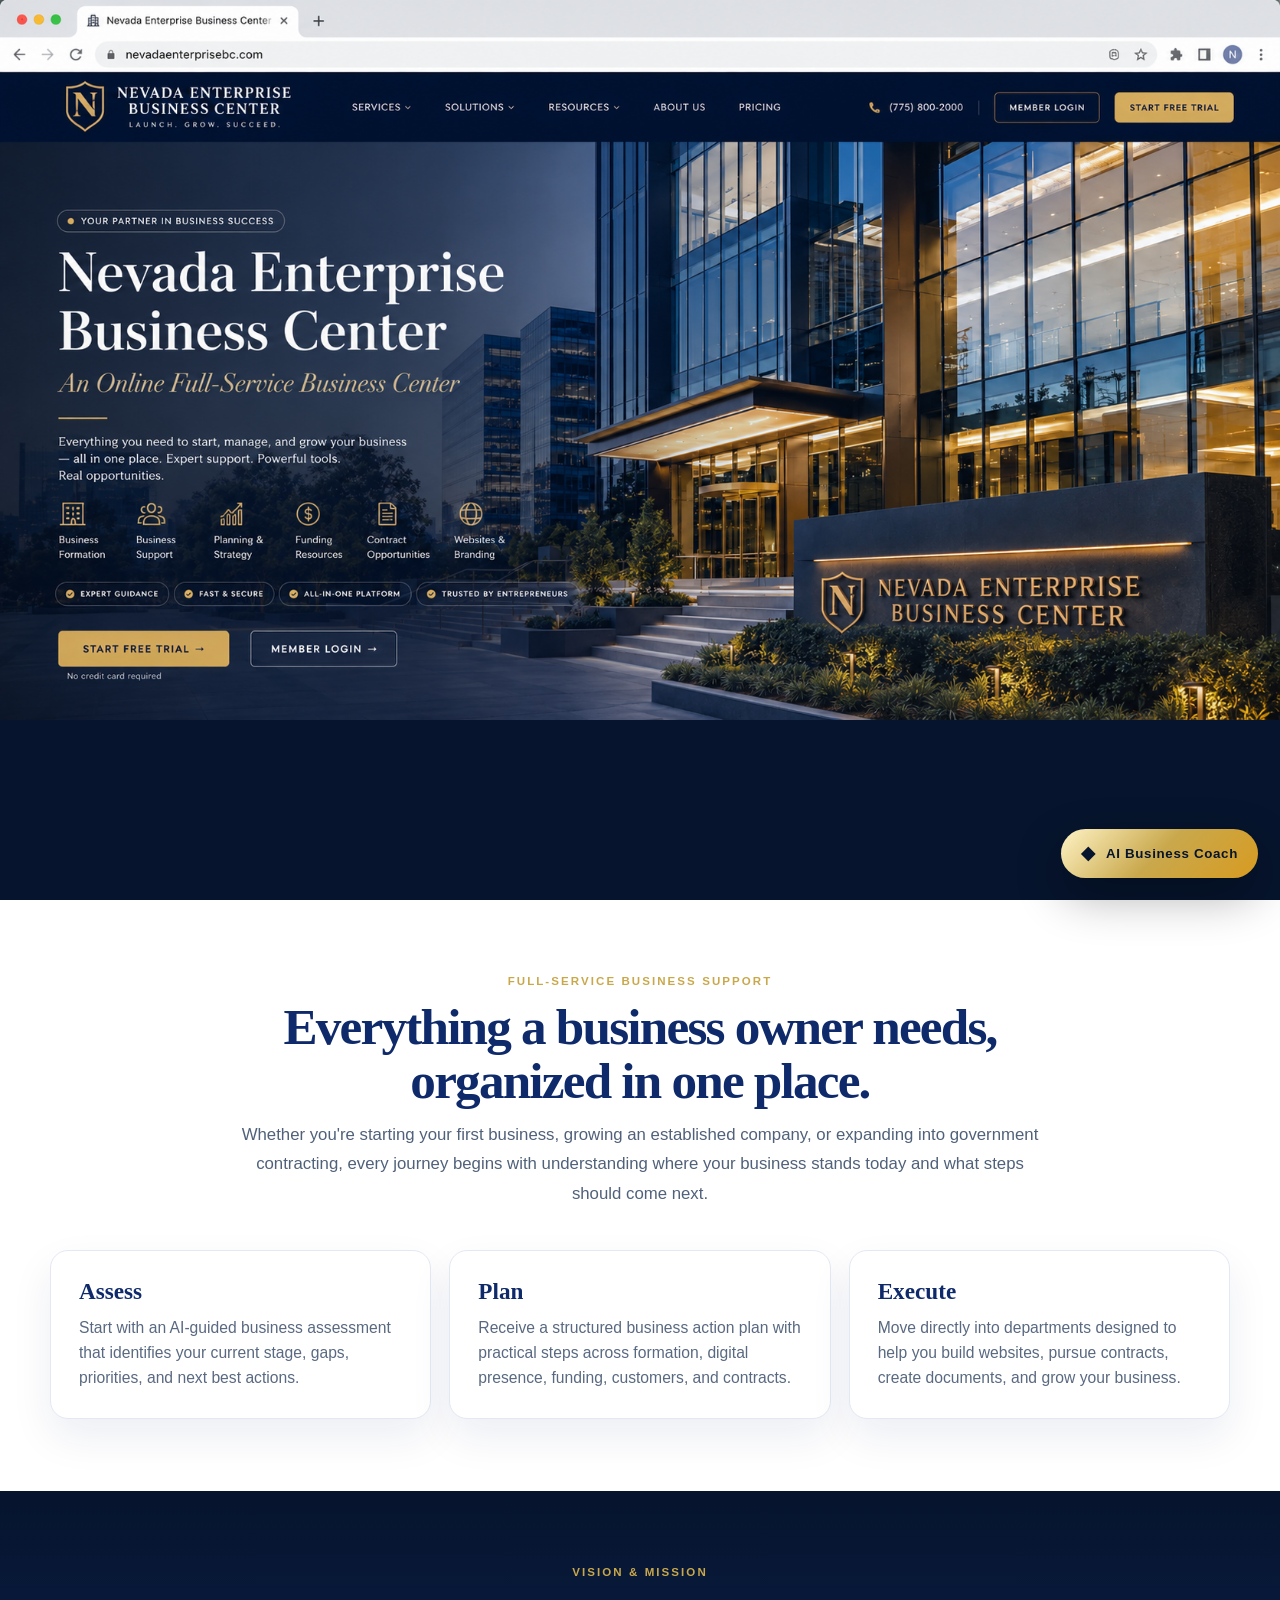
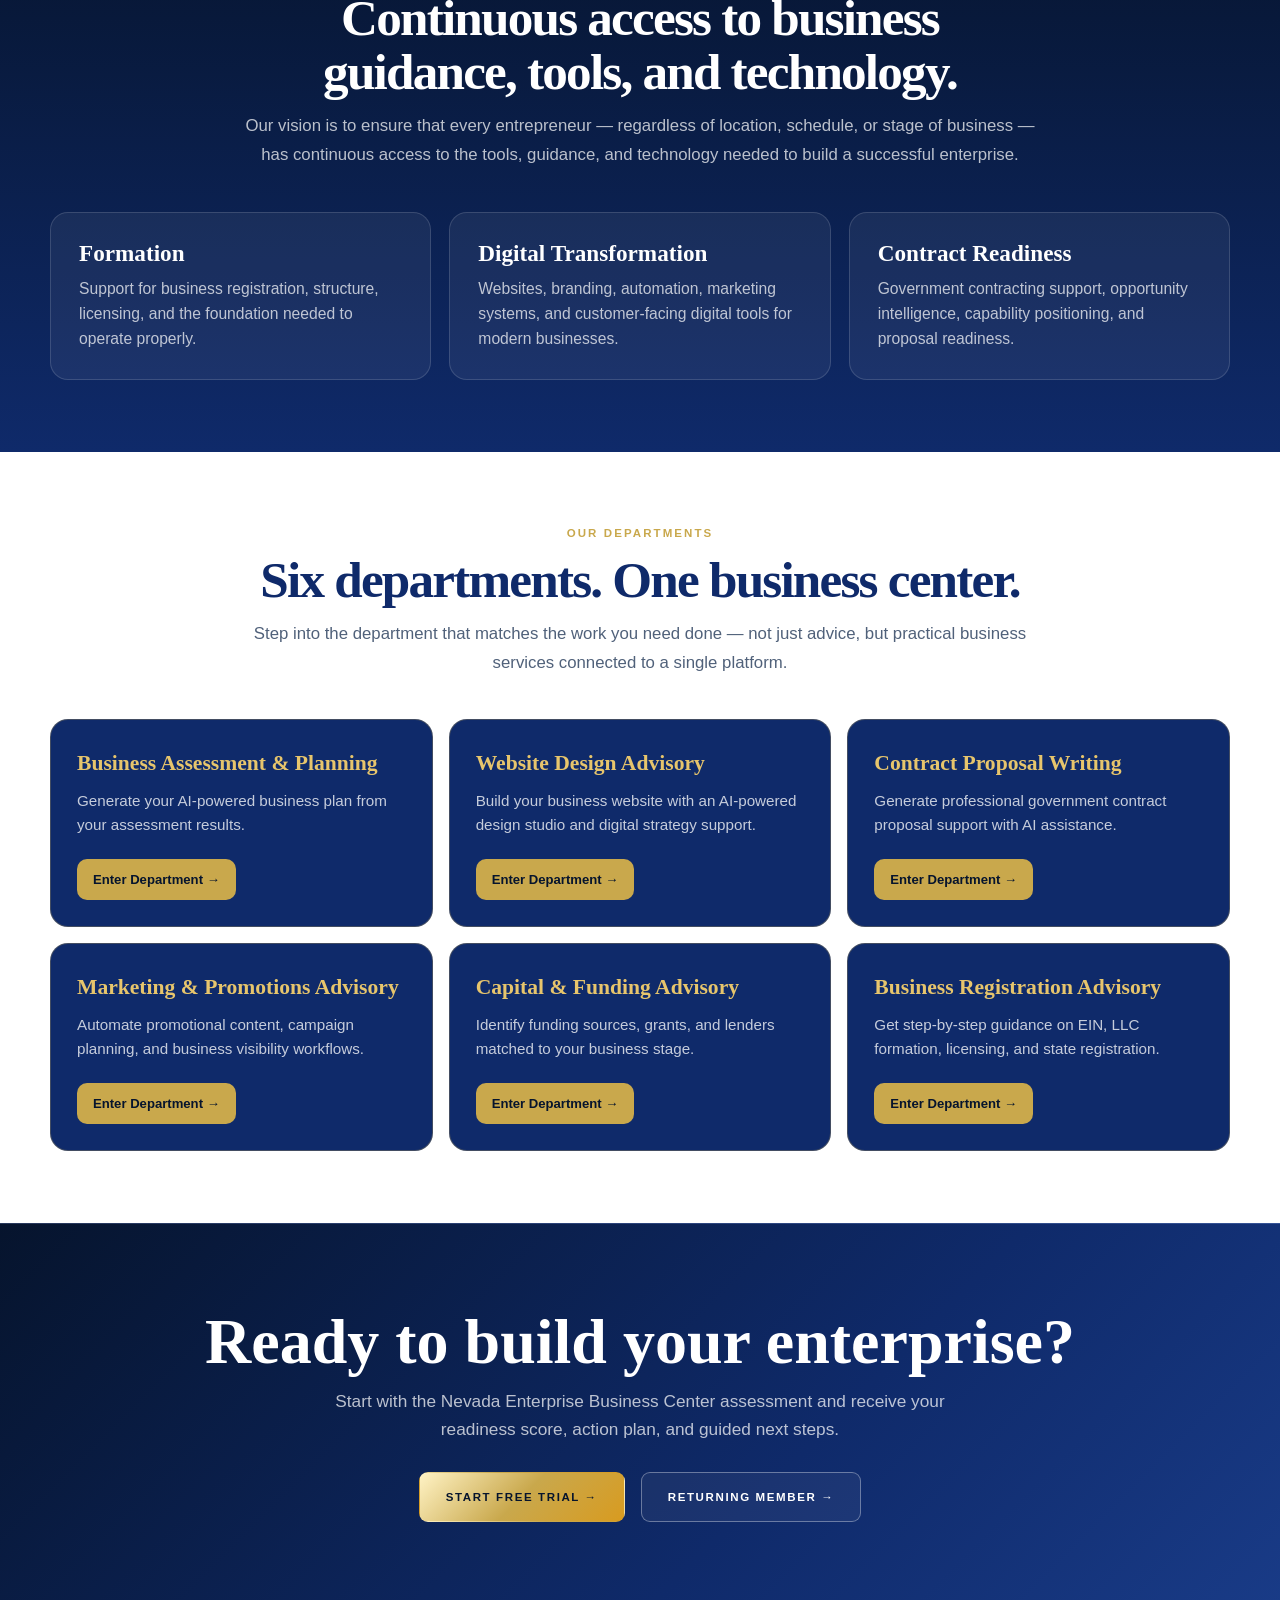
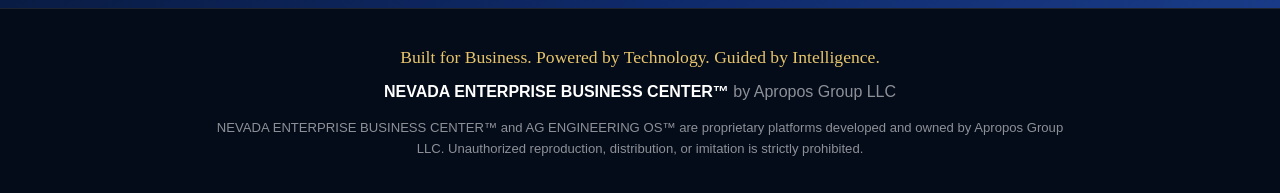
==== index.html @ ff83d080 "Fix hotspot misalignment on non-16:9 viewports Hotspot links were calibrated at 1920×1080 (16:9) but" ====
<!DOCTYPE html>
<html lang="en">
<head>
<meta charset="UTF-8">
<meta name="viewport" content="width=device-width, initial-scale=1.0">
<title>NEVADA ENTERPRISE BUSINESS CENTER™ — Powered by AG ENGINEERING OS™</title>
<meta name="description" content="Nevada Enterprise Business Center™ is an online full-service business center for entrepreneurs and small businesses. Business formation, planning, funding discovery, websites, government contract intelligence, and business advisory support — powered by AG ENGINEERING OS™.">
<style>
:root{--navy:#06142d;--navy2:#0F2A6A;--gold:#C9A84C;--white:#fff;--ink:#13233d;font-family:Arial,Helvetica,sans-serif}
*{box-sizing:border-box;margin:0;padding:0}
html{scroll-behavior:smooth;background:var(--navy)}
body{background:var(--navy);color:var(--ink);line-height:1.6;overflow-x:hidden}
.hero-image-stage{position:relative;width:100%;height:100vh;min-height:680px;background:#06142d;overflow:hidden;display:flex;align-items:flex-start;justify-content:center}
.hero-image-stage img{display:block;width:100%;height:100%;object-fit:contain;object-position:center top;background:#06142d}
.hotspot{position:absolute;z-index:5;display:block;text-indent:-9999px;overflow:hidden;background:transparent;border:0}
.hotspot:focus{outline:2px solid rgba(201,168,76,.75);outline-offset:3px;border-radius:8px}
.hotspot.start-top{right:3.6%;top:4.2%;width:10.8%;height:5.6%}
.hotspot.login-top{right:15.6%;top:4.2%;width:9.6%;height:5.6%}
.hotspot.start-hero{left:4.0%;top:85.2%;width:15.0%;height:6.1%}
.hotspot.login-hero{left:20.4%;top:85.2%;width:13.1%;height:6.1%}
.hotspot.services{left:27.2%;top:4.9%;width:6.4%;height:4.0%}
.hotspot.solutions{left:35.0%;top:4.9%;width:6.9%;height:4.0%}
.hotspot.resources{left:43.3%;top:4.9%;width:7.5%;height:4.0%}
.hotspot.pricing{left:57.2%;top:4.9%;width:5.2%;height:4.0%}
.section{background:#fff;color:var(--ink);padding:72px 24px}
.inner{max-width:1180px;margin:0 auto}.section-head{text-align:center;max-width:800px;margin:0 auto 42px}.eyebrow{font-size:.72rem;letter-spacing:.18em;text-transform:uppercase;font-weight:900;color:var(--gold);margin-bottom:10px}.section h2{font-family:Georgia,serif;font-size:clamp(2.1rem,4vw,3.8rem);line-height:1.05;font-weight:600;letter-spacing:-.035em;margin-bottom:12px;color:var(--navy2)}.section p.lede{font-size:1.05rem;color:#50617a;line-height:1.75}.cards{display:grid;grid-template-columns:repeat(3,1fr);gap:18px}.card{background:#fff;border:1px solid #e3e8f3;border-radius:18px;padding:28px;box-shadow:0 18px 42px rgba(15,42,106,.08)}.card h3{font-family:Georgia,serif;font-size:1.45rem;line-height:1.1;margin-bottom:10px;color:var(--navy2)}.card p{color:#596981;font-size:.98rem}.section.dark{background:linear-gradient(180deg,#06142d,#0F2A6A);color:#fff}.section.dark h2{color:#fff}.section.dark p.lede,.section.dark .card p{color:rgba(255,255,255,.72)}.section.dark .card{background:rgba(255,255,255,.06);border-color:rgba(255,255,255,.14);box-shadow:none}.section.dark .card h3{color:#fff}.dept-grid{display:grid;grid-template-columns:repeat(3,1fr);gap:16px}.dept{background:#0F2A6A;color:#fff;border-radius:18px;padding:26px;border:1px solid rgba(201,168,76,.28);min-height:208px;display:flex;flex-direction:column}.dept h3{font-family:Georgia,serif;font-size:1.35rem;color:#e7c56c;margin-bottom:8px}.dept p{color:rgba(255,255,255,.76);font-size:.95rem;flex:1}.dept a{align-self:flex-start;margin-top:18px;color:#06142d;background:var(--gold);padding:10px 16px;border-radius:10px;text-decoration:none;font-weight:900;font-size:.82rem}.cta{background:linear-gradient(135deg,#06142d,#0F2A6A 62%,#193b87);color:#fff;text-align:center;padding:86px 22px;border-top:1px solid rgba(255,255,255,.12)}.cta h2{font-family:Georgia,serif;font-size:clamp(2.3rem,5vw,4.3rem);line-height:1;font-weight:600;margin-bottom:14px}.cta p{max-width:680px;margin:0 auto 28px;color:rgba(255,255,255,.72);font-size:1.08rem}.btn{display:inline-flex;align-items:center;justify-content:center;gap:10px;border-radius:9px;text-decoration:none;font-weight:900;letter-spacing:.14em;text-transform:uppercase;font-size:.72rem;padding:15px 26px;transition:.18s;border:1px solid transparent}.btn:hover{transform:translateY(-2px)}.btn-gold{background:linear-gradient(135deg,#fff3c5,var(--gold),#d89b20);color:#06142d}.btn-outline{border-color:rgba(255,255,255,.35);color:#fff;background:rgba(255,255,255,.05)}.cta-actions{display:flex;justify-content:center;gap:16px;flex-wrap:wrap}footer{background:#040b19;color:rgba(255,255,255,.55);padding:34px 22px;text-align:center;border-top:1px solid rgba(255,255,255,.1)}footer strong{color:#fff}.footer-tag{font-family:Georgia,serif;font-size:1.1rem;color:#e7c56c;margin-bottom:8px}.legal{max-width:860px;margin:12px auto 0;font-size:.82rem;line-height:1.6}
.coach-launcher{position:fixed;right:22px;bottom:22px;z-index:1000;display:flex;align-items:center;gap:10px;background:linear-gradient(135deg,#fff3c5,var(--gold),#d89b20);color:#06142d;border:0;border-radius:999px;padding:14px 20px;font-weight:900;letter-spacing:.05em;box-shadow:0 18px 48px rgba(0,0,0,.32);cursor:pointer}.coach-launcher span{font-size:1.1rem}.coach-panel{position:fixed;right:22px;bottom:86px;z-index:1001;width:min(420px,calc(100vw - 28px));height:min(620px,calc(100vh - 120px));background:#fff;border:1px solid rgba(15,42,106,.18);border-radius:22px;box-shadow:0 30px 90px rgba(0,0,0,.38);display:none;flex-direction:column;overflow:hidden}.coach-panel.open{display:flex}.coach-head{background:linear-gradient(135deg,#06142d,#0F2A6A);color:#fff;padding:18px 20px;display:flex;align-items:flex-start;justify-content:space-between;gap:12px}.coach-title{font-weight:900;font-size:1rem}.coach-sub{font-size:.78rem;color:rgba(255,255,255,.68);margin-top:3px}.coach-close{background:none;border:0;color:#fff;font-size:1.35rem;cursor:pointer;line-height:1}.coach-messages{flex:1;overflow-y:auto;padding:18px;background:#f7f9fd;display:flex;flex-direction:column;gap:12px}.coach-msg{max-width:88%;padding:12px 14px;border-radius:16px;font-size:.94rem;line-height:1.5;white-space:pre-wrap}.coach-msg.assistant{align-self:flex-start;background:#fff;border:1px solid #e3e8f3;border-left:4px solid var(--gold);color:#13233d}.coach-msg.user{align-self:flex-end;background:#0F2A6A;color:#fff}.coach-form{padding:14px;background:#fff;border-top:1px solid #e3e8f3;display:flex;gap:8px}.coach-form textarea{flex:1;resize:none;height:46px;border:1px solid #d9e1ef;border-radius:14px;padding:12px;font-family:Arial,Helvetica,sans-serif;font-size:.94rem;outline:none}.coach-form textarea:focus{border-color:#0F2A6A}.coach-form button{border:0;border-radius:14px;background:#0F2A6A;color:#fff;font-weight:900;padding:0 16px;cursor:pointer}.coach-form button:disabled{opacity:.55;cursor:not-allowed}.coach-note{padding:0 14px 12px;background:#fff;color:#69778f;font-size:.72rem;line-height:1.35}
@media(max-width:900px){.hero-image-stage{height:auto;min-height:auto;display:block}.hero-image-stage img{width:100%;height:auto;min-height:0;object-fit:contain}.hotspot{display:none}.cards,.dept-grid{grid-template-columns:1fr}.section{padding:56px 20px}.coach-launcher{right:14px;bottom:14px;padding:13px 16px}.coach-panel{right:14px;bottom:74px;width:calc(100vw - 28px);height:min(620px,calc(100vh - 92px))}}
</style>
</head>
<body>
<main>
  <section class="hero-image-stage" id="home" aria-label="Nevada Enterprise Business Center homepage hero">
    <img src="/APROPOS-BIZPLAN-main/assets/nevada-enterprise-hero.webp" alt="Nevada Enterprise Business Center homepage hero with corporate building and monument sign">
    <a class="hotspot services" href="#services">Services</a>
    <a class="hotspot solutions" href="#departments">Solutions</a>
    <a class="hotspot resources" href="#mission">Resources</a>
    <a class="hotspot pricing" href="#pricing">Pricing</a>
    <a class="hotspot login-top" href="/login">Member Login</a>
    <a class="hotspot start-top" href="/login">Start Free Trial</a>
    <a class="hotspot start-hero" href="/login">Start Free Trial</a>
    <a class="hotspot login-hero" href="/login">Member Login</a>
  </section>

  <section class="section" id="services">
    <div class="inner">
      <div class="section-head">
        <div class="eyebrow">Full-Service Business Support</div>
        <h2>Everything a business owner needs, organized in one place.</h2>
        <p class="lede">Whether you're starting your first business, growing an established company, or expanding into government contracting, every journey begins with understanding where your business stands today and what steps should come next.</p>
      </div>
      <div class="cards">
        <div class="card"><h3>Assess</h3><p>Start with an AI-guided business assessment that identifies your current stage, gaps, priorities, and next best actions.</p></div>
        <div class="card"><h3>Plan</h3><p>Receive a structured business action plan with practical steps across formation, digital presence, funding, customers, and contracts.</p></div>
        <div class="card"><h3>Execute</h3><p>Move directly into departments designed to help you build websites, pursue contracts, create documents, and grow your business.</p></div>
      </div>
    </div>
  </section>

  <section class="section dark" id="mission">
    <div class="inner">
      <div class="section-head">
        <div class="eyebrow">Vision & Mission</div>
        <h2>Continuous access to business guidance, tools, and technology.</h2>
        <p class="lede">Our vision is to ensure that every entrepreneur — regardless of location, schedule, or stage of business — has continuous access to the tools, guidance, and technology needed to build a successful enterprise.</p>
      </div>
      <div class="cards">
        <div class="card"><h3>Formation</h3><p>Support for business registration, structure, licensing, and the foundation needed to operate properly.</p></div>
        <div class="card"><h3>Digital Transformation</h3><p>Websites, branding, automation, marketing systems, and customer-facing digital tools for modern businesses.</p></div>
        <div class="card"><h3>Contract Readiness</h3><p>Government contracting support, opportunity intelligence, capability positioning, and proposal readiness.</p></div>
      </div>
    </div>
  </section>

  <section class="section" id="departments">
    <div class="inner">
      <div class="section-head">
        <div class="eyebrow">Our Departments</div>
        <h2>Six departments. One business center.</h2>
        <p class="lede">Step into the department that matches the work you need done — not just advice, but practical business services connected to a single platform.</p>
      </div>
      <div class="dept-grid">
        <div class="dept"><h3>Business Assessment & Planning</h3><p>Generate your AI-powered business plan from your assessment results.</p><a href="/login">Enter Department →</a></div>
        <div class="dept"><h3>Website Design Advisory</h3><p>Build your business website with an AI-powered design studio and digital strategy support.</p><a href="https://ai4websitedesign.com">Enter Department →</a></div>
        <div class="dept"><h3>Contract Proposal Writing</h3><p>Generate professional government contract proposal support with AI assistance.</p><a href="https://capgen.aproposgroupllc.com">Enter Department →</a></div>
        <div class="dept"><h3>Marketing & Promotions Advisory</h3><p>Automate promotional content, campaign planning, and business visibility workflows.</p><a href="/login">Enter Department →</a></div>
        <div class="dept"><h3>Capital & Funding Advisory</h3><p>Identify funding sources, grants, and lenders matched to your business stage.</p><a href="/login">Enter Department →</a></div>
        <div class="dept"><h3>Business Registration Advisory</h3><p>Get step-by-step guidance on EIN, LLC formation, licensing, and state registration.</p><a href="/login">Enter Department →</a></div>
      </div>
    </div>
  </section>

  <section class="cta" id="pricing">
    <h2>Ready to build your enterprise?</h2>
    <p>Start with the Nevada Enterprise Business Center assessment and receive your readiness score, action plan, and guided next steps.</p>
    <div class="cta-actions">
      <a class="btn btn-gold" href="/login">Start Free Trial →</a>
      <a class="btn btn-outline" href="/login">Returning Member →</a>
    </div>
  </section>
</main>
<footer>
  <div class="footer-tag">Built for Business. Powered by Technology. Guided by Intelligence.</div>
  <div><strong>NEVADA ENTERPRISE BUSINESS CENTER™</strong> by Apropos Group LLC</div>
  <div class="legal">NEVADA ENTERPRISE BUSINESS CENTER™ and AG ENGINEERING OS™ are proprietary platforms developed and owned by Apropos Group LLC. Unauthorized reproduction, distribution, or imitation is strictly prohibited.</div>
</footer>

<button class="coach-launcher" id="coachLauncher" type="button"><span>◆</span> AI Business Coach</button>
<section class="coach-panel" id="coachPanel" aria-label="Nevada Enterprise AI Business Coach">
  <div class="coach-head">
    <div>
      <div class="coach-title">Nevada Enterprise AI Business Coach</div>
      <div class="coach-sub">Advisor-level guidance for your next business step</div>
    </div>
    <button class="coach-close" id="coachClose" type="button" aria-label="Close AI Coach">×</button>
  </div>
  <div class="coach-messages" id="coachMessages">
    <div class="coach-msg assistant">Welcome to the Nevada Enterprise Business Center. I am your AI Business Coach. My role is to help you understand where your business stands, identify your next best step, and connect you with the right Business Center resources when they are useful. What would you like help with today — starting a business, improving an existing business, finding funding, building a website, or pursuing government contracts?</div>
  </div>
  <form class="coach-form" id="coachForm">
    <textarea id="coachInput" placeholder="Tell me what you need help with..." required></textarea>
    <button id="coachSend" type="submit">Send</button>
  </form>
  <div class="coach-note">Educational business guidance only. No legal, tax, financial, funding, grant, or contract award guarantees.</div>
</section>

<script>
(function(){
  const launcher = document.getElementById('coachLauncher');
  const panel = document.getElementById('coachPanel');
  const close = document.getElementById('coachClose');
  const form = document.getElementById('coachForm');
  const input = document.getElementById('coachInput');
  const send = document.getElementById('coachSend');
  const messages = document.getElementById('coachMessages');
  const history = [];

  function openCoach(){ panel.classList.add('open'); setTimeout(()=>input.focus(), 80); }
  function closeCoach(){ panel.classList.remove('open'); }
  function addMessage(role, text){
    const div = document.createElement('div');
    div.className = 'coach-msg ' + role;
    div.textContent = text;
    messages.appendChild(div);
    messages.scrollTop = messages.scrollHeight;
    if(role === 'user' || role === 'assistant') history.push({ role, content: text });
    while(history.length > 8) history.shift();
    return div;
  }

  launcher.addEventListener('click', openCoach);
  close.addEventListener('click', closeCoach);
  input.addEventListener('keydown', function(e){
    if(e.key === 'Enter' && !e.shiftKey){ e.preventDefault(); form.requestSubmit(); }
  });

  form.addEventListener('submit', async function(e){
    e.preventDefault();
    const text = input.value.trim();
    if(!text) return;
    input.value = '';
    addMessage('user', text);
    send.disabled = true;
    const thinking = addMessage('assistant', 'Thinking through your business situation...');

    try{
      const response = await fetch('/.netlify/functions/ai-agent-coach', {
        method: 'POST',
        headers: { 'Content-Type': 'application/json' },
        body: JSON.stringify({ message: text, history: history.slice(0, -1) })
      });
      const data = await response.json();
      thinking.textContent = data.ok ? data.reply : (data.error || 'I could not complete that request. Please try again.');
      if(data.ok){ history.push({ role: 'assistant', content: thinking.textContent }); }
    }catch(err){
      thinking.textContent = 'I could not reach the AI Business Coach service. Please try again after the site finishes redeploying.';
    }finally{
      send.disabled = false;
      messages.scrollTop = messages.scrollHeight;
    }
  });
})();
</script>

<script>
(function(){
  var spots=[
    {cls:'start-top',  l:85.6,t:4.2, w:10.8,h:5.6},
    {cls:'login-top',  l:74.8,t:4.2, w:9.6, h:5.6},
    {cls:'start-hero', l:4.0, t:85.2,w:15.0,h:6.1},
    {cls:'login-hero', l:20.4,t:85.2,w:13.1,h:6.1},
    {cls:'services',   l:27.2,t:4.9, w:6.4, h:4.0},
    {cls:'solutions',  l:35.0,t:4.9, w:6.9, h:4.0},
    {cls:'resources',  l:43.3,t:4.9, w:7.5, h:4.0},
    {cls:'pricing',    l:57.2,t:4.9, w:5.2, h:4.0}
  ];
  function reflow(){
    var img=document.querySelector('.hero-image-stage img');
    if(!img||!img.naturalWidth)return;
    var stage=img.parentElement;
    var sw=stage.offsetWidth,sh=stage.offsetHeight;
    var nat=img.naturalWidth/img.naturalHeight;
    var iw,ih,ix,iy;
    if(sw/sh>nat){ih=sh;iw=sh*nat;ix=(sw-iw)/2;iy=0;}
    else{iw=sw;ih=sw/nat;ix=0;iy=0;}
    spots.forEach(function(d){
      var el=document.querySelector('.hotspot.'+d.cls);
      if(!el)return;
      el.style.left=(ix+iw*d.l/100)+'px';
      el.style.top=(iy+ih*d.t/100)+'px';
      el.style.width=(iw*d.w/100)+'px';
      el.style.height=(ih*d.h/100)+'px';
      el.style.right='auto';
    });
  }
  var img=document.querySelector('.hero-image-stage img');
  if(img){img.complete&&img.naturalWidth?reflow():img.addEventListener('load',reflow);}
  window.addEventListener('resize',reflow);
})();
</script>
</body>
</html>
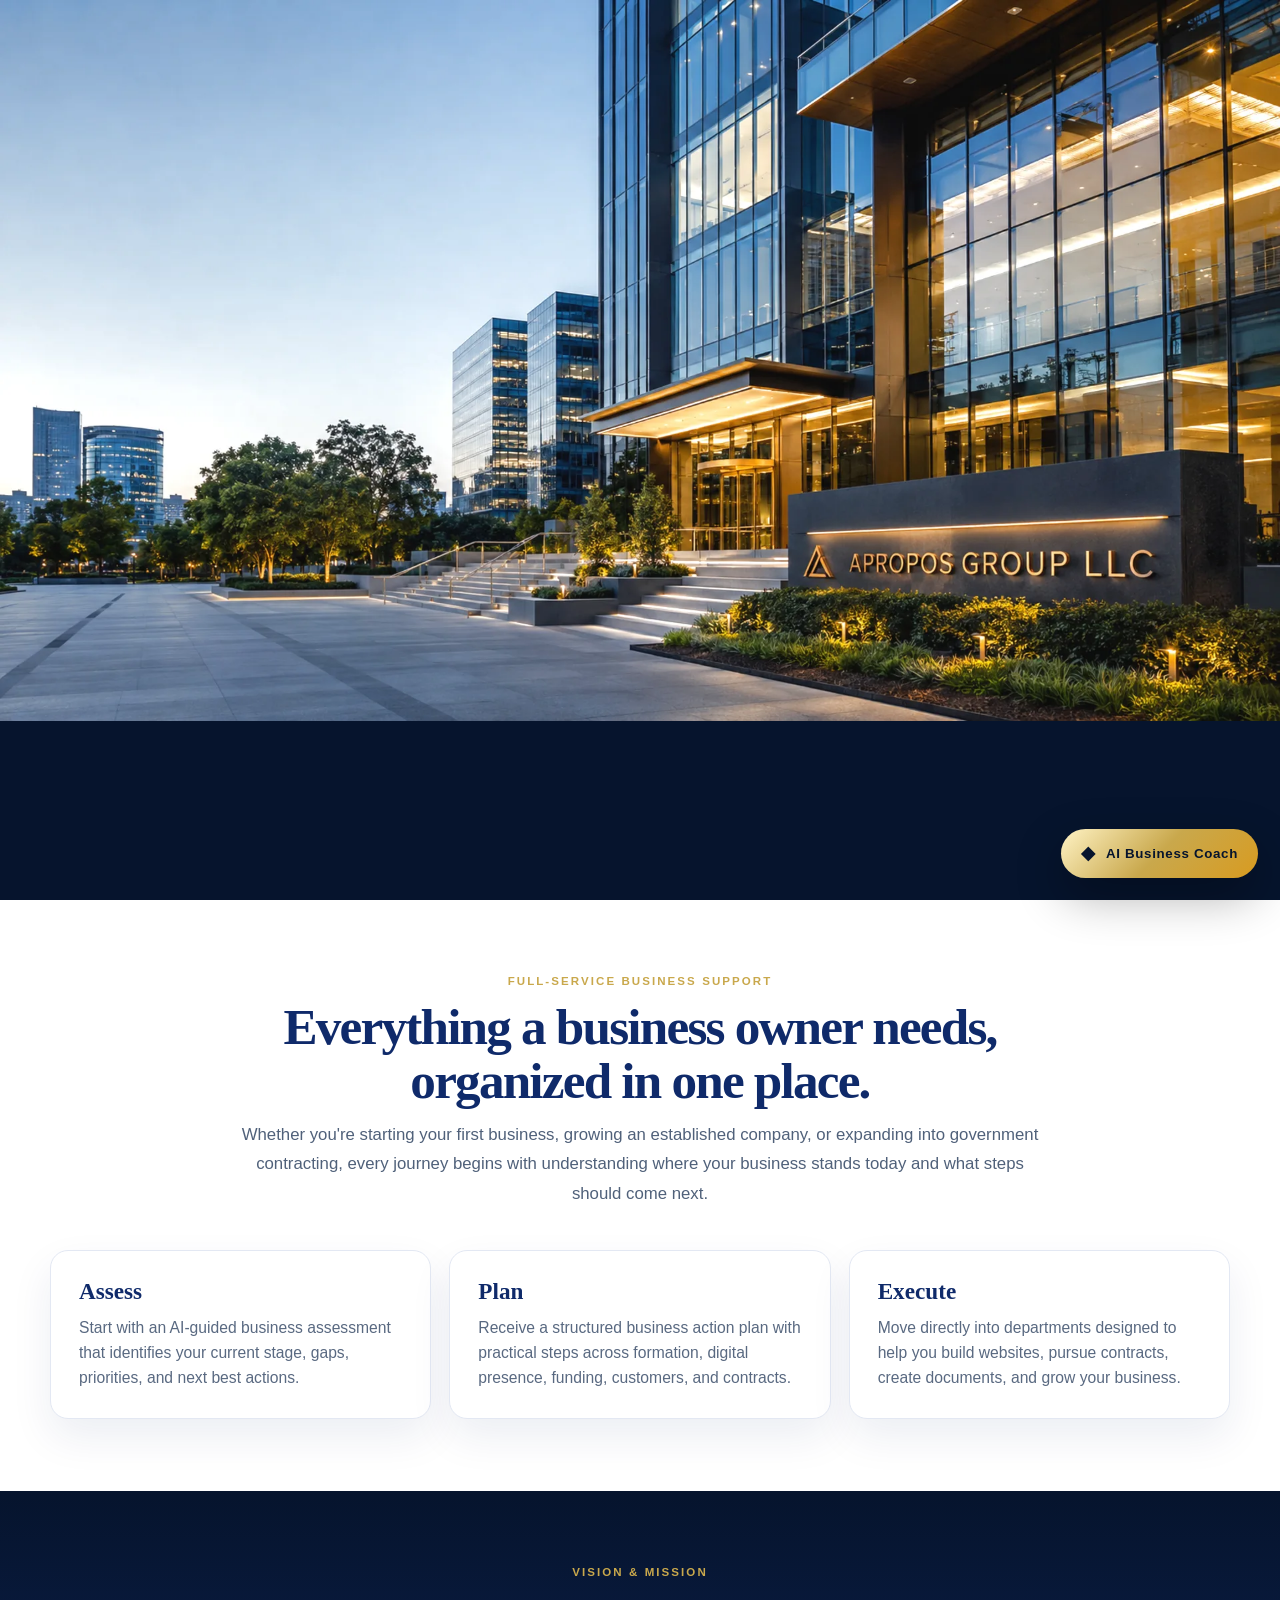
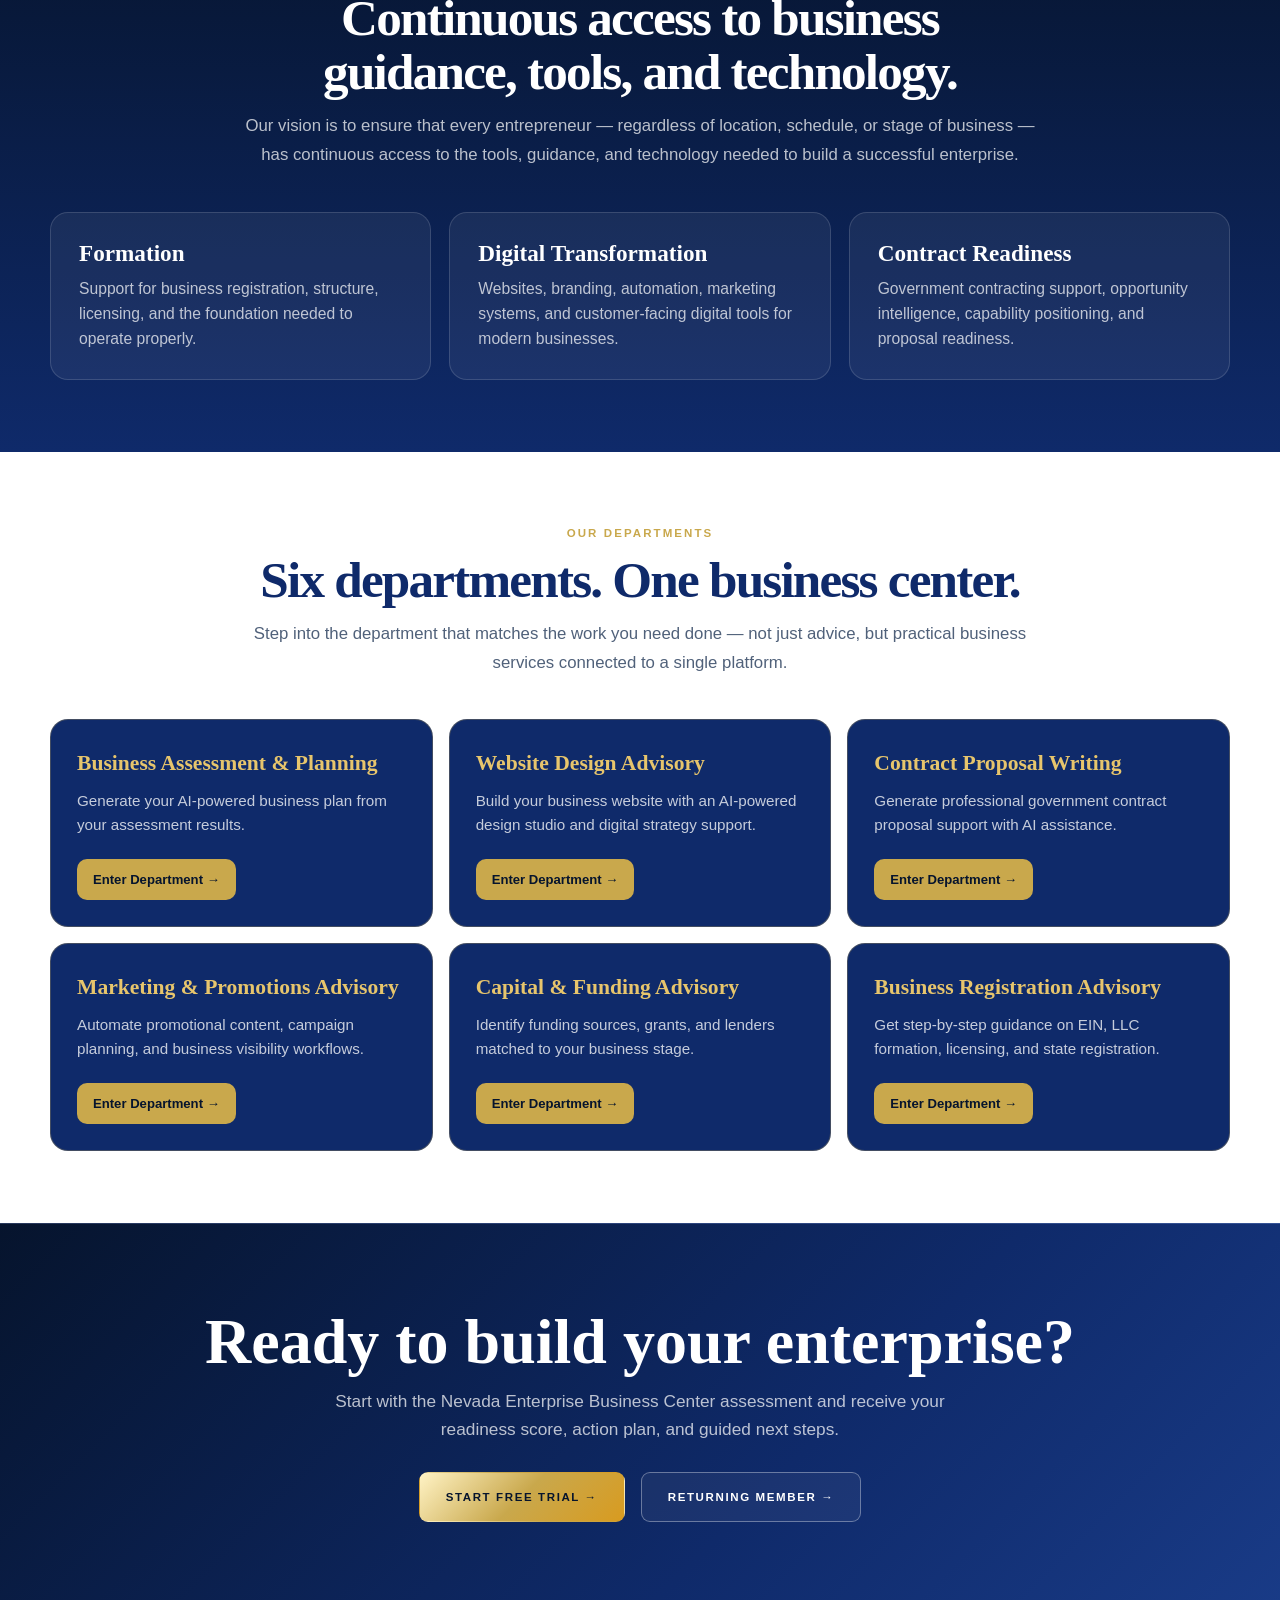
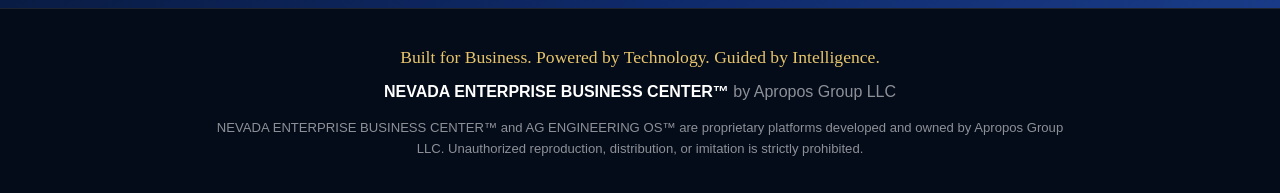
==== commit 7c1f4174: "Fix: hero image path — nevada-enterprise-hero.webp" ====
--- a/index.html
+++ b/index.html
@@ -31,7 +31,7 @@
 <body>
 <main>
   <section class="hero-image-stage" id="home" aria-label="Nevada Enterprise Business Center homepage hero">
-    <img src="/APROPOS-BIZPLAN-main/assets/nevada-enterprise-hero.webp" alt="Nevada Enterprise Business Center homepage hero with corporate building and monument sign">
+    <img src="/assets/nevada-enterprise-hero.webp" alt="Nevada Enterprise Business Center homepage hero with corporate building and monument sign">
     <a class="hotspot services" href="#services">Services</a>
     <a class="hotspot solutions" href="#departments">Solutions</a>
     <a class="hotspot resources" href="#mission">Resources</a>
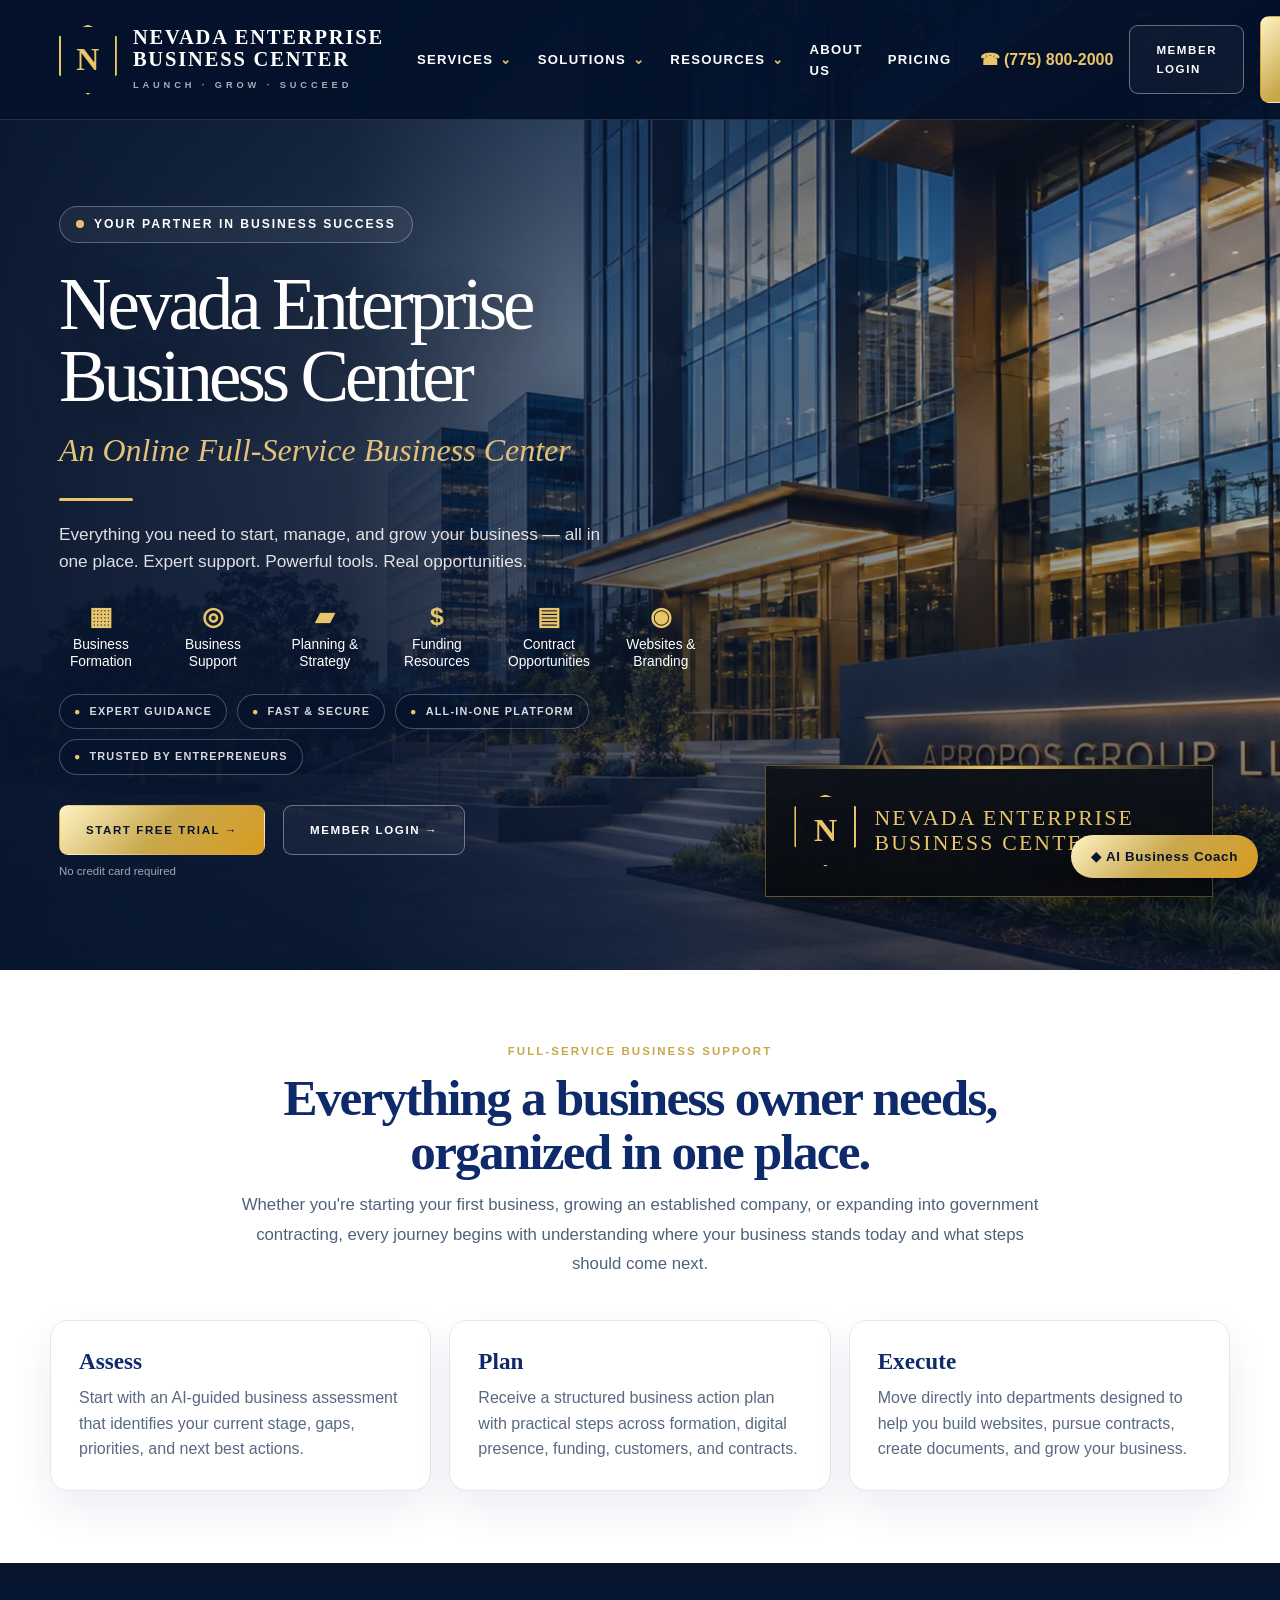
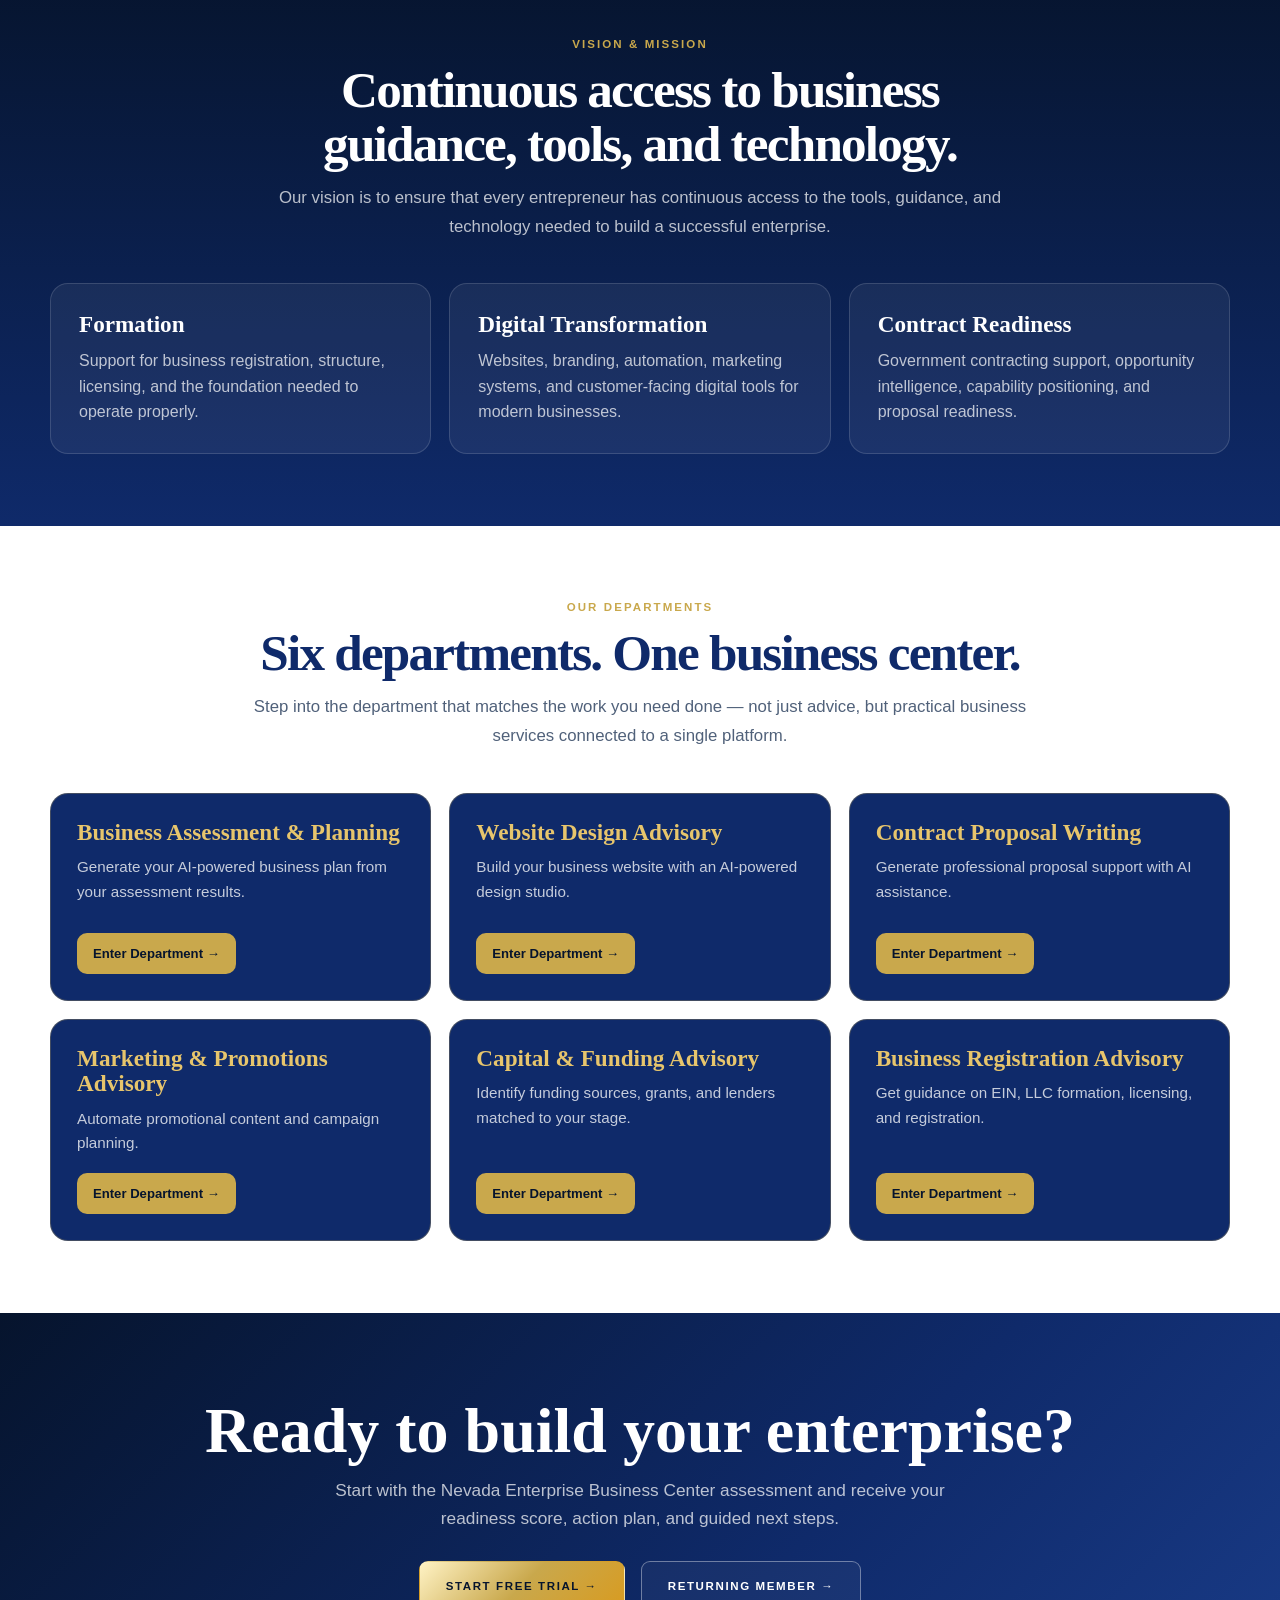
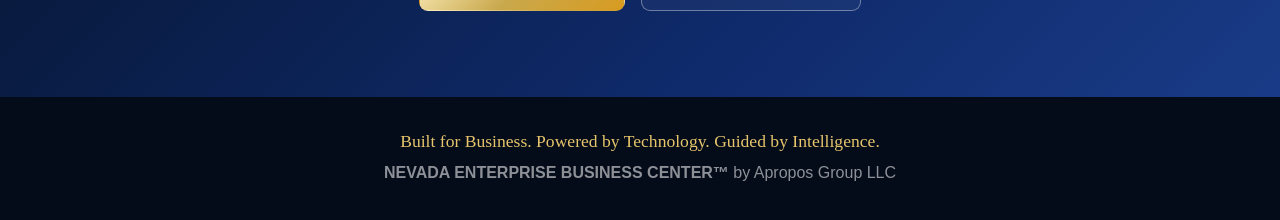
==== commit f9d77449: "Fix homepage hero branding and dropdown menus" ====
--- a/index.html
+++ b/index.html
@@ -3,220 +3,24 @@
 <head>
 <meta charset="UTF-8">
 <meta name="viewport" content="width=device-width, initial-scale=1.0">
-<title>NEVADA ENTERPRISE BUSINESS CENTER™ — Powered by AG ENGINEERING OS™</title>
-<meta name="description" content="Nevada Enterprise Business Center™ is an online full-service business center for entrepreneurs and small businesses. Business formation, planning, funding discovery, websites, government contract intelligence, and business advisory support — powered by AG ENGINEERING OS™.">
+<title>Nevada Enterprise Business Center</title>
+<meta name="description" content="Nevada Enterprise Business Center is an online full-service business center for entrepreneurs and small businesses.">
 <style>
-:root{--navy:#06142d;--navy2:#0F2A6A;--gold:#C9A84C;--white:#fff;--ink:#13233d;font-family:Arial,Helvetica,sans-serif}
-*{box-sizing:border-box;margin:0;padding:0}
-html{scroll-behavior:smooth;background:var(--navy)}
-body{background:var(--navy);color:var(--ink);line-height:1.6;overflow-x:hidden}
-.hero-image-stage{position:relative;width:100%;height:100vh;min-height:680px;background:#06142d;overflow:hidden;display:flex;align-items:flex-start;justify-content:center}
-.hero-image-stage img{display:block;width:100%;height:100%;object-fit:contain;object-position:center top;background:#06142d}
-.hotspot{position:absolute;z-index:5;display:block;text-indent:-9999px;overflow:hidden;background:transparent;border:0}
-.hotspot:focus{outline:2px solid rgba(201,168,76,.75);outline-offset:3px;border-radius:8px}
-.hotspot.start-top{right:3.6%;top:4.2%;width:10.8%;height:5.6%}
-.hotspot.login-top{right:15.6%;top:4.2%;width:9.6%;height:5.6%}
-.hotspot.start-hero{left:4.0%;top:85.2%;width:15.0%;height:6.1%}
-.hotspot.login-hero{left:20.4%;top:85.2%;width:13.1%;height:6.1%}
-.hotspot.services{left:27.2%;top:4.9%;width:6.4%;height:4.0%}
-.hotspot.solutions{left:35.0%;top:4.9%;width:6.9%;height:4.0%}
-.hotspot.resources{left:43.3%;top:4.9%;width:7.5%;height:4.0%}
-.hotspot.pricing{left:57.2%;top:4.9%;width:5.2%;height:4.0%}
-.section{background:#fff;color:var(--ink);padding:72px 24px}
-.inner{max-width:1180px;margin:0 auto}.section-head{text-align:center;max-width:800px;margin:0 auto 42px}.eyebrow{font-size:.72rem;letter-spacing:.18em;text-transform:uppercase;font-weight:900;color:var(--gold);margin-bottom:10px}.section h2{font-family:Georgia,serif;font-size:clamp(2.1rem,4vw,3.8rem);line-height:1.05;font-weight:600;letter-spacing:-.035em;margin-bottom:12px;color:var(--navy2)}.section p.lede{font-size:1.05rem;color:#50617a;line-height:1.75}.cards{display:grid;grid-template-columns:repeat(3,1fr);gap:18px}.card{background:#fff;border:1px solid #e3e8f3;border-radius:18px;padding:28px;box-shadow:0 18px 42px rgba(15,42,106,.08)}.card h3{font-family:Georgia,serif;font-size:1.45rem;line-height:1.1;margin-bottom:10px;color:var(--navy2)}.card p{color:#596981;font-size:.98rem}.section.dark{background:linear-gradient(180deg,#06142d,#0F2A6A);color:#fff}.section.dark h2{color:#fff}.section.dark p.lede,.section.dark .card p{color:rgba(255,255,255,.72)}.section.dark .card{background:rgba(255,255,255,.06);border-color:rgba(255,255,255,.14);box-shadow:none}.section.dark .card h3{color:#fff}.dept-grid{display:grid;grid-template-columns:repeat(3,1fr);gap:16px}.dept{background:#0F2A6A;color:#fff;border-radius:18px;padding:26px;border:1px solid rgba(201,168,76,.28);min-height:208px;display:flex;flex-direction:column}.dept h3{font-family:Georgia,serif;font-size:1.35rem;color:#e7c56c;margin-bottom:8px}.dept p{color:rgba(255,255,255,.76);font-size:.95rem;flex:1}.dept a{align-self:flex-start;margin-top:18px;color:#06142d;background:var(--gold);padding:10px 16px;border-radius:10px;text-decoration:none;font-weight:900;font-size:.82rem}.cta{background:linear-gradient(135deg,#06142d,#0F2A6A 62%,#193b87);color:#fff;text-align:center;padding:86px 22px;border-top:1px solid rgba(255,255,255,.12)}.cta h2{font-family:Georgia,serif;font-size:clamp(2.3rem,5vw,4.3rem);line-height:1;font-weight:600;margin-bottom:14px}.cta p{max-width:680px;margin:0 auto 28px;color:rgba(255,255,255,.72);font-size:1.08rem}.btn{display:inline-flex;align-items:center;justify-content:center;gap:10px;border-radius:9px;text-decoration:none;font-weight:900;letter-spacing:.14em;text-transform:uppercase;font-size:.72rem;padding:15px 26px;transition:.18s;border:1px solid transparent}.btn:hover{transform:translateY(-2px)}.btn-gold{background:linear-gradient(135deg,#fff3c5,var(--gold),#d89b20);color:#06142d}.btn-outline{border-color:rgba(255,255,255,.35);color:#fff;background:rgba(255,255,255,.05)}.cta-actions{display:flex;justify-content:center;gap:16px;flex-wrap:wrap}footer{background:#040b19;color:rgba(255,255,255,.55);padding:34px 22px;text-align:center;border-top:1px solid rgba(255,255,255,.1)}footer strong{color:#fff}.footer-tag{font-family:Georgia,serif;font-size:1.1rem;color:#e7c56c;margin-bottom:8px}.legal{max-width:860px;margin:12px auto 0;font-size:.82rem;line-height:1.6}
-.coach-launcher{position:fixed;right:22px;bottom:22px;z-index:1000;display:flex;align-items:center;gap:10px;background:linear-gradient(135deg,#fff3c5,var(--gold),#d89b20);color:#06142d;border:0;border-radius:999px;padding:14px 20px;font-weight:900;letter-spacing:.05em;box-shadow:0 18px 48px rgba(0,0,0,.32);cursor:pointer}.coach-launcher span{font-size:1.1rem}.coach-panel{position:fixed;right:22px;bottom:86px;z-index:1001;width:min(420px,calc(100vw - 28px));height:min(620px,calc(100vh - 120px));background:#fff;border:1px solid rgba(15,42,106,.18);border-radius:22px;box-shadow:0 30px 90px rgba(0,0,0,.38);display:none;flex-direction:column;overflow:hidden}.coach-panel.open{display:flex}.coach-head{background:linear-gradient(135deg,#06142d,#0F2A6A);color:#fff;padding:18px 20px;display:flex;align-items:flex-start;justify-content:space-between;gap:12px}.coach-title{font-weight:900;font-size:1rem}.coach-sub{font-size:.78rem;color:rgba(255,255,255,.68);margin-top:3px}.coach-close{background:none;border:0;color:#fff;font-size:1.35rem;cursor:pointer;line-height:1}.coach-messages{flex:1;overflow-y:auto;padding:18px;background:#f7f9fd;display:flex;flex-direction:column;gap:12px}.coach-msg{max-width:88%;padding:12px 14px;border-radius:16px;font-size:.94rem;line-height:1.5;white-space:pre-wrap}.coach-msg.assistant{align-self:flex-start;background:#fff;border:1px solid #e3e8f3;border-left:4px solid var(--gold);color:#13233d}.coach-msg.user{align-self:flex-end;background:#0F2A6A;color:#fff}.coach-form{padding:14px;background:#fff;border-top:1px solid #e3e8f3;display:flex;gap:8px}.coach-form textarea{flex:1;resize:none;height:46px;border:1px solid #d9e1ef;border-radius:14px;padding:12px;font-family:Arial,Helvetica,sans-serif;font-size:.94rem;outline:none}.coach-form textarea:focus{border-color:#0F2A6A}.coach-form button{border:0;border-radius:14px;background:#0F2A6A;color:#fff;font-weight:900;padding:0 16px;cursor:pointer}.coach-form button:disabled{opacity:.55;cursor:not-allowed}.coach-note{padding:0 14px 12px;background:#fff;color:#69778f;font-size:.72rem;line-height:1.35}
-@media(max-width:900px){.hero-image-stage{height:auto;min-height:auto;display:block}.hero-image-stage img{width:100%;height:auto;min-height:0;object-fit:contain}.hotspot{display:none}.cards,.dept-grid{grid-template-columns:1fr}.section{padding:56px 20px}.coach-launcher{right:14px;bottom:14px;padding:13px 16px}.coach-panel{right:14px;bottom:74px;width:calc(100vw - 28px);height:min(620px,calc(100vh - 92px))}}
+:root{--navy:#06142d;--navy2:#0f2a6a;--gold:#c9a84c;--gold2:#e8c46a;--white:#fff;--ink:#13233d;font-family:Arial,Helvetica,sans-serif}*{box-sizing:border-box;margin:0;padding:0}html{scroll-behavior:smooth;background:var(--navy)}body{background:var(--navy);color:var(--ink);line-height:1.6;overflow-x:hidden}a{color:inherit}.hero{position:relative;min-height:100vh;color:#fff;overflow:hidden;background:#06142d}.hero-bg{position:absolute;inset:0}.hero-bg img{width:100%;height:100%;object-fit:cover;object-position:center center;display:block}.hero-bg:after{content:"";position:absolute;inset:0;background:linear-gradient(90deg,rgba(6,20,45,.96),rgba(6,20,45,.86) 27%,rgba(6,20,45,.48) 52%,rgba(6,20,45,.08)),linear-gradient(180deg,rgba(6,20,45,.55),rgba(6,20,45,.06) 35%,rgba(6,20,45,.62))}.nav{position:relative;z-index:3;display:flex;align-items:center;justify-content:space-between;gap:28px;min-height:104px;padding:16px 4.6vw;background:rgba(3,17,43,.93);border-bottom:1px solid rgba(201,168,76,.2)}.brand{display:flex;align-items:center;gap:16px;text-decoration:none;color:#fff;min-width:330px}.mark{width:58px;height:70px;border:2px solid var(--gold2);clip-path:polygon(50% 0,100% 17%,100% 72%,50% 100%,0 72%,0 17%);display:grid;place-items:center;font:800 2rem Georgia,serif;color:var(--gold2)}.brand strong{display:block;font:600 1.28rem/1.08 Georgia,serif;text-transform:uppercase;letter-spacing:.09em}.brand span span{display:block;margin-top:8px;color:rgba(255,255,255,.65);font-size:.58rem;text-transform:uppercase;letter-spacing:.42em;font-weight:800}.links{display:flex;align-items:center;gap:25px;margin-left:auto}.nav-item{position:relative}.nav-item button,.plain{background:none;border:0;color:#fff;text-decoration:none;text-transform:uppercase;letter-spacing:.1em;font-size:.82rem;font-weight:800;padding:18px 0;cursor:pointer}.nav-item button:after{content:"⌄";margin-left:7px;color:var(--gold2)}.drop{position:absolute;top:100%;left:0;width:275px;background:rgba(4,16,39,.98);border:1px solid rgba(201,168,76,.28);border-radius:14px;padding:10px;box-shadow:0 22px 60px rgba(0,0,0,.4);opacity:0;visibility:hidden;transform:translateY(8px);transition:.18s}.nav-item:hover .drop,.nav-item:focus-within .drop{opacity:1;visibility:visible;transform:translateY(0)}.drop a{display:block;text-decoration:none;color:rgba(255,255,255,.84);padding:11px 12px;border-radius:10px}.drop a:hover{background:rgba(201,168,76,.14);color:#fff}.actions{display:flex;align-items:center;gap:16px}.phone{color:var(--gold2);font-weight:800;text-decoration:none;white-space:nowrap}.btn{display:inline-flex;align-items:center;justify-content:center;gap:10px;border-radius:9px;text-decoration:none;font-weight:900;letter-spacing:.14em;text-transform:uppercase;font-size:.72rem;padding:15px 26px;border:1px solid transparent;transition:.18s}.btn:hover{transform:translateY(-2px)}.gold{background:linear-gradient(135deg,#fff3c5,var(--gold),#d89b20);color:#06142d}.outline{border-color:rgba(255,255,255,.38);color:#fff;background:rgba(255,255,255,.04)}.hero-content{position:relative;z-index:2;width:min(720px,92vw);margin-left:4.6vw;padding:9.5vh 0 90px}.badge{display:inline-flex;gap:10px;align-items:center;padding:8px 16px;border:1px solid rgba(255,255,255,.28);border-radius:999px;background:rgba(255,255,255,.06);text-transform:uppercase;letter-spacing:.16em;font-size:.76rem;font-weight:900}.badge:before{content:"";width:8px;height:8px;border-radius:50%;background:var(--gold2)}h1{margin-top:26px;font:500 clamp(3.2rem,5.7vw,6.15rem)/.99 Georgia,serif;letter-spacing:-.055em;text-shadow:0 8px 40px rgba(0,0,0,.35)}.sub{margin-top:18px;font:italic clamp(1.65rem,2.5vw,2.5rem)/1.15 Georgia,serif;color:#e3c17a}.rule{width:74px;height:3px;background:var(--gold2);margin:30px 0 20px;border-radius:99px}.copy{max-width:560px;color:rgba(255,255,255,.86);font-size:1.08rem;line-height:1.55}.icons{display:flex;flex-wrap:wrap;gap:28px;margin:28px 0 24px;max-width:700px}.icon{width:84px;text-align:center;color:#fff;font-size:.86rem;line-height:1.18}.icon b{display:block;color:var(--gold2);font-size:1.55rem;line-height:1.1;margin-bottom:7px}.trust{display:flex;flex-wrap:wrap;gap:10px;margin:22px 0 30px}.pill{border:1px solid rgba(255,255,255,.25);background:rgba(3,17,43,.42);border-radius:999px;padding:8px 14px;text-transform:uppercase;letter-spacing:.11em;font-size:.68rem;font-weight:900;color:rgba(255,255,255,.84)}.pill:before{content:"●";color:var(--gold2);font-size:.66rem;margin-right:8px}.hero-actions{display:flex;gap:18px;align-items:flex-start;flex-wrap:wrap}.note{font-size:.72rem;color:rgba(255,255,255,.62);margin-top:7px}.monument{position:absolute;z-index:2;right:5.2vw;bottom:8.2vh;width:min(560px,35vw);min-height:132px;display:flex;align-items:center;gap:18px;padding:24px 28px;background:linear-gradient(180deg,rgba(13,17,24,.96),rgba(8,10,15,.94));border:1px solid rgba(201,168,76,.44);box-shadow:0 18px 54px rgba(0,0,0,.42)}.monument:before{content:"";position:absolute;left:0;right:0;top:0;height:3px;background:linear-gradient(90deg,transparent,var(--gold2),transparent)}.emblem{width:62px;height:72px;border:2px solid var(--gold2);clip-path:polygon(50% 0,100% 17%,100% 72%,50% 100%,0 72%,0 17%);display:grid;place-items:center;color:var(--gold2);font:800 2rem Georgia,serif;flex:0 0 auto}.mtext{color:var(--gold2);font:500 clamp(1.25rem,1.7vw,2.05rem)/1.15 Georgia,serif;text-transform:uppercase;letter-spacing:.1em}.section{background:#fff;padding:72px 24px}.inner{max-width:1180px;margin:0 auto}.head{text-align:center;max-width:800px;margin:0 auto 42px}.eyebrow{font-size:.72rem;letter-spacing:.18em;text-transform:uppercase;font-weight:900;color:var(--gold);margin-bottom:10px}.section h2{font:600 clamp(2.1rem,4vw,3.8rem)/1.05 Georgia,serif;letter-spacing:-.035em;margin-bottom:12px;color:var(--navy2)}.lede{font-size:1.05rem;color:#50617a;line-height:1.75}.cards,.dept-grid{display:grid;grid-template-columns:repeat(3,1fr);gap:18px}.card{background:#fff;border:1px solid #e3e8f3;border-radius:18px;padding:28px;box-shadow:0 18px 42px rgba(15,42,106,.08)}.card h3,.dept h3{font:600 1.45rem/1.1 Georgia,serif;margin-bottom:10px;color:var(--navy2)}.card p{color:#596981}.dark{background:linear-gradient(180deg,#06142d,#0f2a6a);color:#fff}.dark h2,.dark .card h3{color:#fff}.dark .lede,.dark .card p{color:rgba(255,255,255,.72)}.dark .card{background:rgba(255,255,255,.06);border-color:rgba(255,255,255,.14);box-shadow:none}.dept{background:#0f2a6a;color:#fff;border-radius:18px;padding:26px;border:1px solid rgba(201,168,76,.28);min-height:208px;display:flex;flex-direction:column}.dept h3{color:#e7c56c}.dept p{color:rgba(255,255,255,.76);font-size:.95rem;flex:1}.dept a{align-self:flex-start;margin-top:18px;color:#06142d;background:var(--gold);padding:10px 16px;border-radius:10px;text-decoration:none;font-weight:900;font-size:.82rem}.cta{background:linear-gradient(135deg,#06142d,#0f2a6a 62%,#193b87);color:#fff;text-align:center;padding:86px 22px}.cta h2{font:600 clamp(2.3rem,5vw,4.3rem)/1 Georgia,serif;margin-bottom:14px}.cta p{max-width:680px;margin:0 auto 28px;color:rgba(255,255,255,.72);font-size:1.08rem}.cta-actions{display:flex;justify-content:center;gap:16px;flex-wrap:wrap}footer{background:#040b19;color:rgba(255,255,255,.55);padding:34px 22px;text-align:center}.footer-tag{font:1.1rem Georgia,serif;color:#e7c56c;margin-bottom:8px}.coach-launcher{position:fixed;right:22px;bottom:22px;z-index:1000;display:flex;align-items:center;gap:10px;background:linear-gradient(135deg,#fff3c5,var(--gold),#d89b20);color:#06142d;border:0;border-radius:999px;padding:14px 20px;font-weight:900;letter-spacing:.05em;box-shadow:0 18px 48px rgba(0,0,0,.32);cursor:pointer}@media(max-width:1180px){.nav{flex-wrap:wrap}.links{order:3;width:100%;justify-content:center}.monument{display:none}}@media(max-width:900px){.links,.phone{display:none}.brand{min-width:260px}.brand strong{font-size:1rem}.brand span span{letter-spacing:.25em}.hero-content{margin:0;padding:58px 22px 70px;width:100%;background:linear-gradient(180deg,rgba(6,20,45,.48),rgba(6,20,45,.86))}.cards,.dept-grid{grid-template-columns:1fr}.section{padding:56px 20px}}
 </style>
 </head>
 <body>
 <main>
-  <section class="hero-image-stage" id="home" aria-label="Nevada Enterprise Business Center homepage hero">
-    <img src="/assets/nevada-enterprise-hero.webp" alt="Nevada Enterprise Business Center homepage hero with corporate building and monument sign">
-    <a class="hotspot services" href="#services">Services</a>
-    <a class="hotspot solutions" href="#departments">Solutions</a>
-    <a class="hotspot resources" href="#mission">Resources</a>
-    <a class="hotspot pricing" href="#pricing">Pricing</a>
-    <a class="hotspot login-top" href="/login">Member Login</a>
-    <a class="hotspot start-top" href="/login">Start Free Trial</a>
-    <a class="hotspot start-hero" href="/login">Start Free Trial</a>
-    <a class="hotspot login-hero" href="/login">Member Login</a>
-  </section>
-
-  <section class="section" id="services">
-    <div class="inner">
-      <div class="section-head">
-        <div class="eyebrow">Full-Service Business Support</div>
-        <h2>Everything a business owner needs, organized in one place.</h2>
-        <p class="lede">Whether you're starting your first business, growing an established company, or expanding into government contracting, every journey begins with understanding where your business stands today and what steps should come next.</p>
-      </div>
-      <div class="cards">
-        <div class="card"><h3>Assess</h3><p>Start with an AI-guided business assessment that identifies your current stage, gaps, priorities, and next best actions.</p></div>
-        <div class="card"><h3>Plan</h3><p>Receive a structured business action plan with practical steps across formation, digital presence, funding, customers, and contracts.</p></div>
-        <div class="card"><h3>Execute</h3><p>Move directly into departments designed to help you build websites, pursue contracts, create documents, and grow your business.</p></div>
-      </div>
-    </div>
-  </section>
-
-  <section class="section dark" id="mission">
-    <div class="inner">
-      <div class="section-head">
-        <div class="eyebrow">Vision & Mission</div>
-        <h2>Continuous access to business guidance, tools, and technology.</h2>
-        <p class="lede">Our vision is to ensure that every entrepreneur — regardless of location, schedule, or stage of business — has continuous access to the tools, guidance, and technology needed to build a successful enterprise.</p>
-      </div>
-      <div class="cards">
-        <div class="card"><h3>Formation</h3><p>Support for business registration, structure, licensing, and the foundation needed to operate properly.</p></div>
-        <div class="card"><h3>Digital Transformation</h3><p>Websites, branding, automation, marketing systems, and customer-facing digital tools for modern businesses.</p></div>
-        <div class="card"><h3>Contract Readiness</h3><p>Government contracting support, opportunity intelligence, capability positioning, and proposal readiness.</p></div>
-      </div>
-    </div>
-  </section>
-
-  <section class="section" id="departments">
-    <div class="inner">
-      <div class="section-head">
-        <div class="eyebrow">Our Departments</div>
-        <h2>Six departments. One business center.</h2>
-        <p class="lede">Step into the department that matches the work you need done — not just advice, but practical business services connected to a single platform.</p>
-      </div>
-      <div class="dept-grid">
-        <div class="dept"><h3>Business Assessment & Planning</h3><p>Generate your AI-powered business plan from your assessment results.</p><a href="/login">Enter Department →</a></div>
-        <div class="dept"><h3>Website Design Advisory</h3><p>Build your business website with an AI-powered design studio and digital strategy support.</p><a href="https://ai4websitedesign.com">Enter Department →</a></div>
-        <div class="dept"><h3>Contract Proposal Writing</h3><p>Generate professional government contract proposal support with AI assistance.</p><a href="https://capgen.aproposgroupllc.com">Enter Department →</a></div>
-        <div class="dept"><h3>Marketing & Promotions Advisory</h3><p>Automate promotional content, campaign planning, and business visibility workflows.</p><a href="/login">Enter Department →</a></div>
-        <div class="dept"><h3>Capital & Funding Advisory</h3><p>Identify funding sources, grants, and lenders matched to your business stage.</p><a href="/login">Enter Department →</a></div>
-        <div class="dept"><h3>Business Registration Advisory</h3><p>Get step-by-step guidance on EIN, LLC formation, licensing, and state registration.</p><a href="/login">Enter Department →</a></div>
-      </div>
-    </div>
-  </section>
-
-  <section class="cta" id="pricing">
-    <h2>Ready to build your enterprise?</h2>
-    <p>Start with the Nevada Enterprise Business Center assessment and receive your readiness score, action plan, and guided next steps.</p>
-    <div class="cta-actions">
-      <a class="btn btn-gold" href="/login">Start Free Trial →</a>
-      <a class="btn btn-outline" href="/login">Returning Member →</a>
-    </div>
-  </section>
-</main>
-<footer>
-  <div class="footer-tag">Built for Business. Powered by Technology. Guided by Intelligence.</div>
-  <div><strong>NEVADA ENTERPRISE BUSINESS CENTER™</strong> by Apropos Group LLC</div>
-  <div class="legal">NEVADA ENTERPRISE BUSINESS CENTER™ and AG ENGINEERING OS™ are proprietary platforms developed and owned by Apropos Group LLC. Unauthorized reproduction, distribution, or imitation is strictly prohibited.</div>
-</footer>
-
-<button class="coach-launcher" id="coachLauncher" type="button"><span>◆</span> AI Business Coach</button>
-<section class="coach-panel" id="coachPanel" aria-label="Nevada Enterprise AI Business Coach">
-  <div class="coach-head">
-    <div>
-      <div class="coach-title">Nevada Enterprise AI Business Coach</div>
-      <div class="coach-sub">Advisor-level guidance for your next business step</div>
-    </div>
-    <button class="coach-close" id="coachClose" type="button" aria-label="Close AI Coach">×</button>
-  </div>
-  <div class="coach-messages" id="coachMessages">
-    <div class="coach-msg assistant">Welcome to the Nevada Enterprise Business Center. I am your AI Business Coach. My role is to help you understand where your business stands, identify your next best step, and connect you with the right Business Center resources when they are useful. What would you like help with today — starting a business, improving an existing business, finding funding, building a website, or pursuing government contracts?</div>
-  </div>
-  <form class="coach-form" id="coachForm">
-    <textarea id="coachInput" placeholder="Tell me what you need help with..." required></textarea>
-    <button id="coachSend" type="submit">Send</button>
-  </form>
-  <div class="coach-note">Educational business guidance only. No legal, tax, financial, funding, grant, or contract award guarantees.</div>
+<section class="hero" id="home">
+<div class="hero-bg"><img src="/assets/nevada-enterprise-hero.webp?v=20260628-6" alt="Nevada Enterprise Business Center headquarters"></div>
+<header class="nav"><a class="brand" href="#home"><span class="mark">N</span><span><strong>Nevada Enterprise<br>Business Center</strong><span>Launch · Grow · Succeed</span></span></a><nav class="links"><div class="nav-item"><button>Services</button><div class="drop"><a href="#services">Business Formation</a><a href="#services">Business Support</a><a href="#services">Planning & Strategy</a><a href="#departments">Funding Resources</a><a href="#departments">Contract Opportunities</a><a href="#departments">Websites & Branding</a></div></div><div class="nav-item"><button>Solutions</button><div class="drop"><a href="#departments">Start a Business</a><a href="#departments">Grow a Business</a><a href="https://capgen.aproposgroupllc.com">Government Contracting</a><a href="https://ai4websitedesign.com">Digital Business Tools</a></div></div><div class="nav-item"><button>Resources</button><div class="drop"><a href="/login">Business Assessment</a><a href="#mission">Readiness Guidance</a><a href="#departments">Funding Guidance</a><a href="#departments">Contracting Support</a></div></div><a class="plain" href="#mission">About Us</a><a class="plain" href="#pricing">Pricing</a></nav><div class="actions"><a class="phone" href="tel:+17758002000">☎ (775) 800-2000</a><a class="btn outline" href="/login">Member Login</a><a class="btn gold" href="/login">Start Free Trial</a></div></header>
+<div class="hero-content"><div class="badge">Your Partner in Business Success</div><h1>Nevada Enterprise<br>Business Center</h1><div class="sub">An Online Full-Service Business Center</div><div class="rule"></div><p class="copy">Everything you need to start, manage, and grow your business — all in one place. Expert support. Powerful tools. Real opportunities.</p><div class="icons"><div class="icon"><b>▦</b>Business<br>Formation</div><div class="icon"><b>◎</b>Business<br>Support</div><div class="icon"><b>▰</b>Planning &<br>Strategy</div><div class="icon"><b>$</b>Funding<br>Resources</div><div class="icon"><b>▤</b>Contract<br>Opportunities</div><div class="icon"><b>◉</b>Websites &<br>Branding</div></div><div class="trust"><span class="pill">Expert Guidance</span><span class="pill">Fast & Secure</span><span class="pill">All-in-One Platform</span><span class="pill">Trusted by Entrepreneurs</span></div><div class="hero-actions"><div><a class="btn gold" href="/login">Start Free Trial →</a><div class="note">No credit card required</div></div><a class="btn outline" href="/login">Member Login →</a></div></div>
+<div class="monument"><div class="emblem">N</div><div class="mtext">Nevada Enterprise<br>Business Center</div></div>
 </section>
-
-<script>
-(function(){
-  const launcher = document.getElementById('coachLauncher');
-  const panel = document.getElementById('coachPanel');
-  const close = document.getElementById('coachClose');
-  const form = document.getElementById('coachForm');
-  const input = document.getElementById('coachInput');
-  const send = document.getElementById('coachSend');
-  const messages = document.getElementById('coachMessages');
-  const history = [];
-
-  function openCoach(){ panel.classList.add('open'); setTimeout(()=>input.focus(), 80); }
-  function closeCoach(){ panel.classList.remove('open'); }
-  function addMessage(role, text){
-    const div = document.createElement('div');
-    div.className = 'coach-msg ' + role;
-    div.textContent = text;
-    messages.appendChild(div);
-    messages.scrollTop = messages.scrollHeight;
-    if(role === 'user' || role === 'assistant') history.push({ role, content: text });
-    while(history.length > 8) history.shift();
-    return div;
-  }
-
-  launcher.addEventListener('click', openCoach);
-  close.addEventListener('click', closeCoach);
-  input.addEventListener('keydown', function(e){
-    if(e.key === 'Enter' && !e.shiftKey){ e.preventDefault(); form.requestSubmit(); }
-  });
-
-  form.addEventListener('submit', async function(e){
-    e.preventDefault();
-    const text = input.value.trim();
-    if(!text) return;
-    input.value = '';
-    addMessage('user', text);
-    send.disabled = true;
-    const thinking = addMessage('assistant', 'Thinking through your business situation...');
-
-    try{
-      const response = await fetch('/.netlify/functions/ai-agent-coach', {
-        method: 'POST',
-        headers: { 'Content-Type': 'application/json' },
-        body: JSON.stringify({ message: text, history: history.slice(0, -1) })
-      });
-      const data = await response.json();
-      thinking.textContent = data.ok ? data.reply : (data.error || 'I could not complete that request. Please try again.');
-      if(data.ok){ history.push({ role: 'assistant', content: thinking.textContent }); }
-    }catch(err){
-      thinking.textContent = 'I could not reach the AI Business Coach service. Please try again after the site finishes redeploying.';
-    }finally{
-      send.disabled = false;
-      messages.scrollTop = messages.scrollHeight;
-    }
-  });
-})();
-</script>
-
-<script>
-(function(){
-  var spots=[
-    {cls:'start-top',  l:85.6,t:4.2, w:10.8,h:5.6},
-    {cls:'login-top',  l:74.8,t:4.2, w:9.6, h:5.6},
-    {cls:'start-hero', l:4.0, t:85.2,w:15.0,h:6.1},
-    {cls:'login-hero', l:20.4,t:85.2,w:13.1,h:6.1},
-    {cls:'services',   l:27.2,t:4.9, w:6.4, h:4.0},
-    {cls:'solutions',  l:35.0,t:4.9, w:6.9, h:4.0},
-    {cls:'resources',  l:43.3,t:4.9, w:7.5, h:4.0},
-    {cls:'pricing',    l:57.2,t:4.9, w:5.2, h:4.0}
-  ];
-  function reflow(){
-    var img=document.querySelector('.hero-image-stage img');
-    if(!img||!img.naturalWidth)return;
-    var stage=img.parentElement;
-    var sw=stage.offsetWidth,sh=stage.offsetHeight;
-    var nat=img.naturalWidth/img.naturalHeight;
-    var iw,ih,ix,iy;
-    if(sw/sh>nat){ih=sh;iw=sh*nat;ix=(sw-iw)/2;iy=0;}
-    else{iw=sw;ih=sw/nat;ix=0;iy=0;}
-    spots.forEach(function(d){
-      var el=document.querySelector('.hotspot.'+d.cls);
-      if(!el)return;
-      el.style.left=(ix+iw*d.l/100)+'px';
-      el.style.top=(iy+ih*d.t/100)+'px';
-      el.style.width=(iw*d.w/100)+'px';
-      el.style.height=(ih*d.h/100)+'px';
-      el.style.right='auto';
-    });
-  }
-  var img=document.querySelector('.hero-image-stage img');
-  if(img){img.complete&&img.naturalWidth?reflow():img.addEventListener('load',reflow);}
-  window.addEventListener('resize',reflow);
-})();
-</script>
+<section class="section" id="services"><div class="inner"><div class="head"><div class="eyebrow">Full-Service Business Support</div><h2>Everything a business owner needs, organized in one place.</h2><p class="lede">Whether you're starting your first business, growing an established company, or expanding into government contracting, every journey begins with understanding where your business stands today and what steps should come next.</p></div><div class="cards"><div class="card"><h3>Assess</h3><p>Start with an AI-guided business assessment that identifies your current stage, gaps, priorities, and next best actions.</p></div><div class="card"><h3>Plan</h3><p>Receive a structured business action plan with practical steps across formation, digital presence, funding, customers, and contracts.</p></div><div class="card"><h3>Execute</h3><p>Move directly into departments designed to help you build websites, pursue contracts, create documents, and grow your business.</p></div></div></div></section>
+<section class="section dark" id="mission"><div class="inner"><div class="head"><div class="eyebrow">Vision & Mission</div><h2>Continuous access to business guidance, tools, and technology.</h2><p class="lede">Our vision is to ensure that every entrepreneur has continuous access to the tools, guidance, and technology needed to build a successful enterprise.</p></div><div class="cards"><div class="card"><h3>Formation</h3><p>Support for business registration, structure, licensing, and the foundation needed to operate properly.</p></div><div class="card"><h3>Digital Transformation</h3><p>Websites, branding, automation, marketing systems, and customer-facing digital tools for modern businesses.</p></div><div class="card"><h3>Contract Readiness</h3><p>Government contracting support, opportunity intelligence, capability positioning, and proposal readiness.</p></div></div></div></section>
+<section class="section" id="departments"><div class="inner"><div class="head"><div class="eyebrow">Our Departments</div><h2>Six departments. One business center.</h2><p class="lede">Step into the department that matches the work you need done — not just advice, but practical business services connected to a single platform.</p></div><div class="dept-grid"><div class="dept"><h3>Business Assessment & Planning</h3><p>Generate your AI-powered business plan from your assessment results.</p><a href="/login">Enter Department →</a></div><div class="dept"><h3>Website Design Advisory</h3><p>Build your business website with an AI-powered design studio.</p><a href="https://ai4websitedesign.com">Enter Department →</a></div><div class="dept"><h3>Contract Proposal Writing</h3><p>Generate professional proposal support with AI assistance.</p><a href="https://capgen.aproposgroupllc.com">Enter Department →</a></div><div class="dept"><h3>Marketing & Promotions Advisory</h3><p>Automate promotional content and campaign planning.</p><a href="/login">Enter Department →</a></div><div class="dept"><h3>Capital & Funding Advisory</h3><p>Identify funding sources, grants, and lenders matched to your stage.</p><a href="/login">Enter Department →</a></div><div class="dept"><h3>Business Registration Advisory</h3><p>Get guidance on EIN, LLC formation, licensing, and registration.</p><a href="/login">Enter Department →</a></div></div></div></section>
+<section class="cta" id="pricing"><h2>Ready to build your enterprise?</h2><p>Start with the Nevada Enterprise Business Center assessment and receive your readiness score, action plan, and guided next steps.</p><div class="cta-actions"><a class="btn gold" href="/login">Start Free Trial →</a><a class="btn outline" href="/login">Returning Member →</a></div></section>
+</main><footer><div class="footer-tag">Built for Business. Powered by Technology. Guided by Intelligence.</div><div><strong>NEVADA ENTERPRISE BUSINESS CENTER™</strong> by Apropos Group LLC</div></footer><button class="coach-launcher">◆ AI Business Coach</button>
 </body>
 </html>
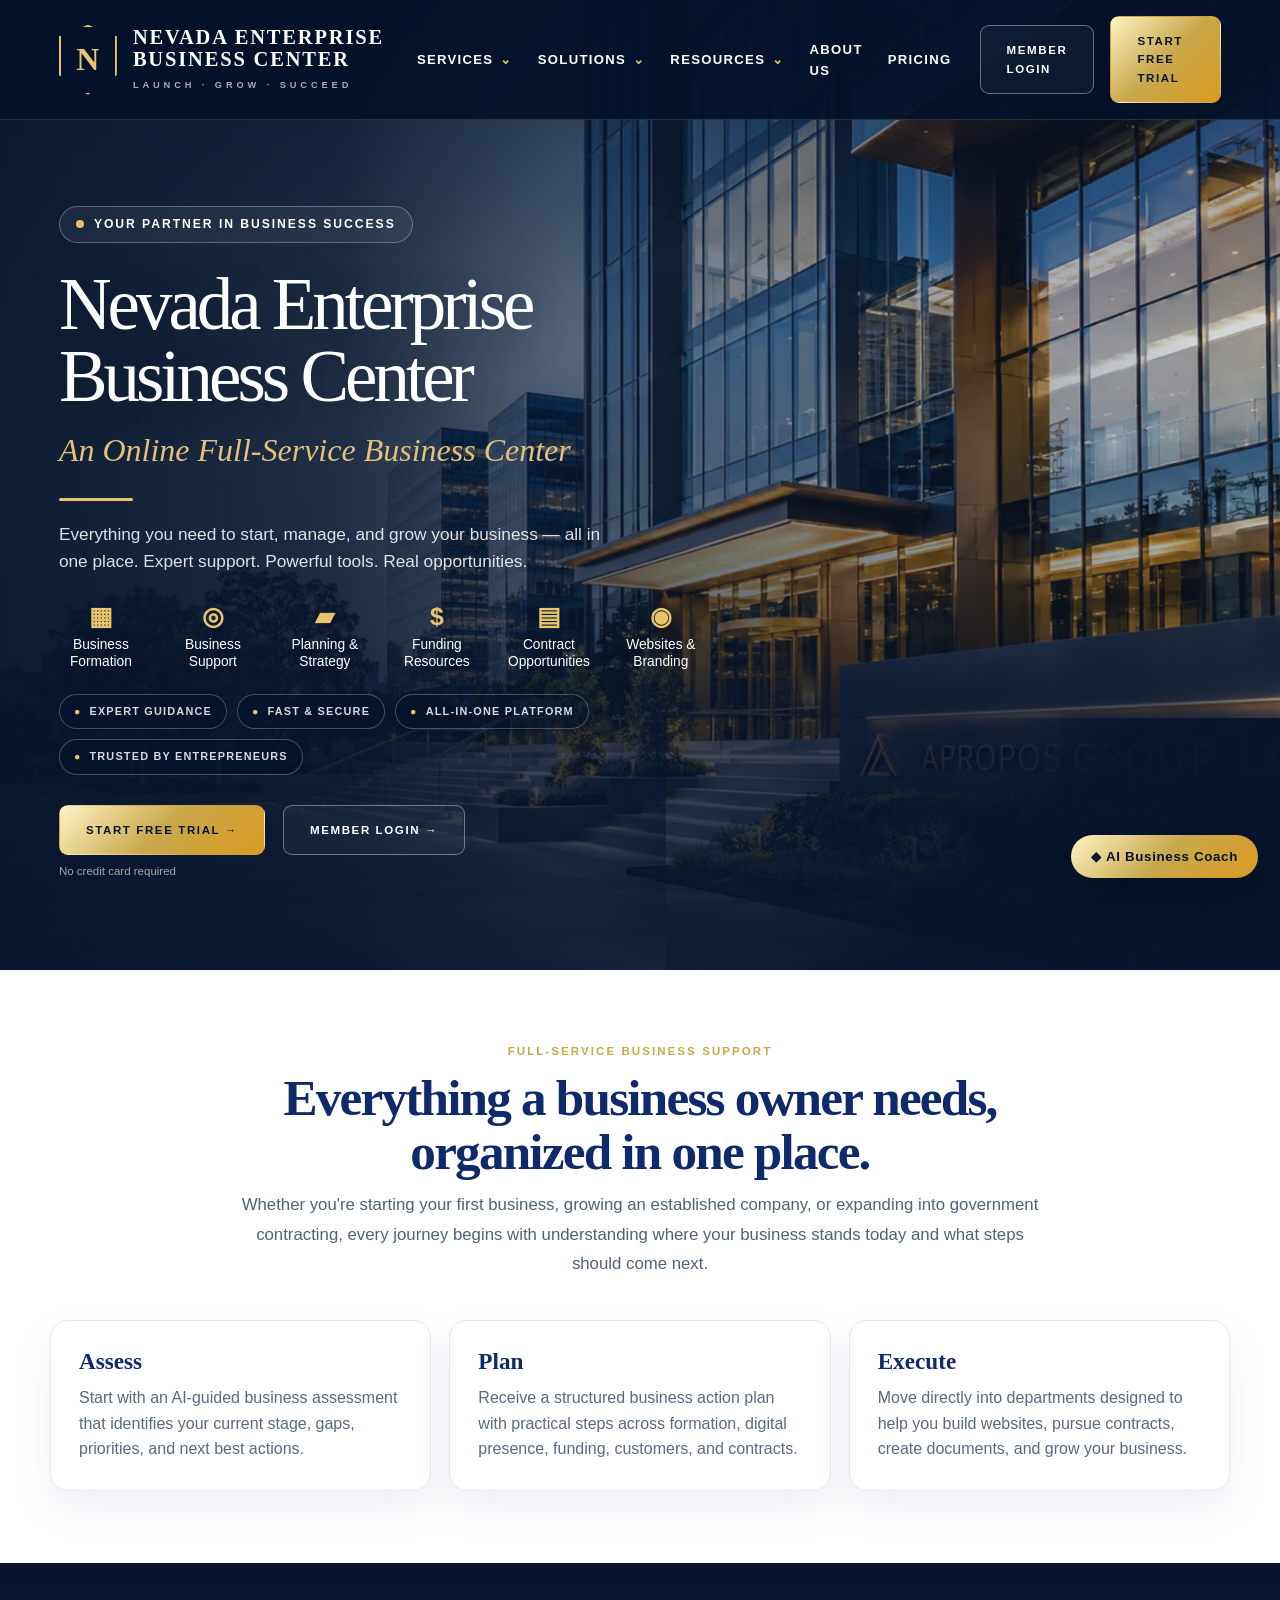
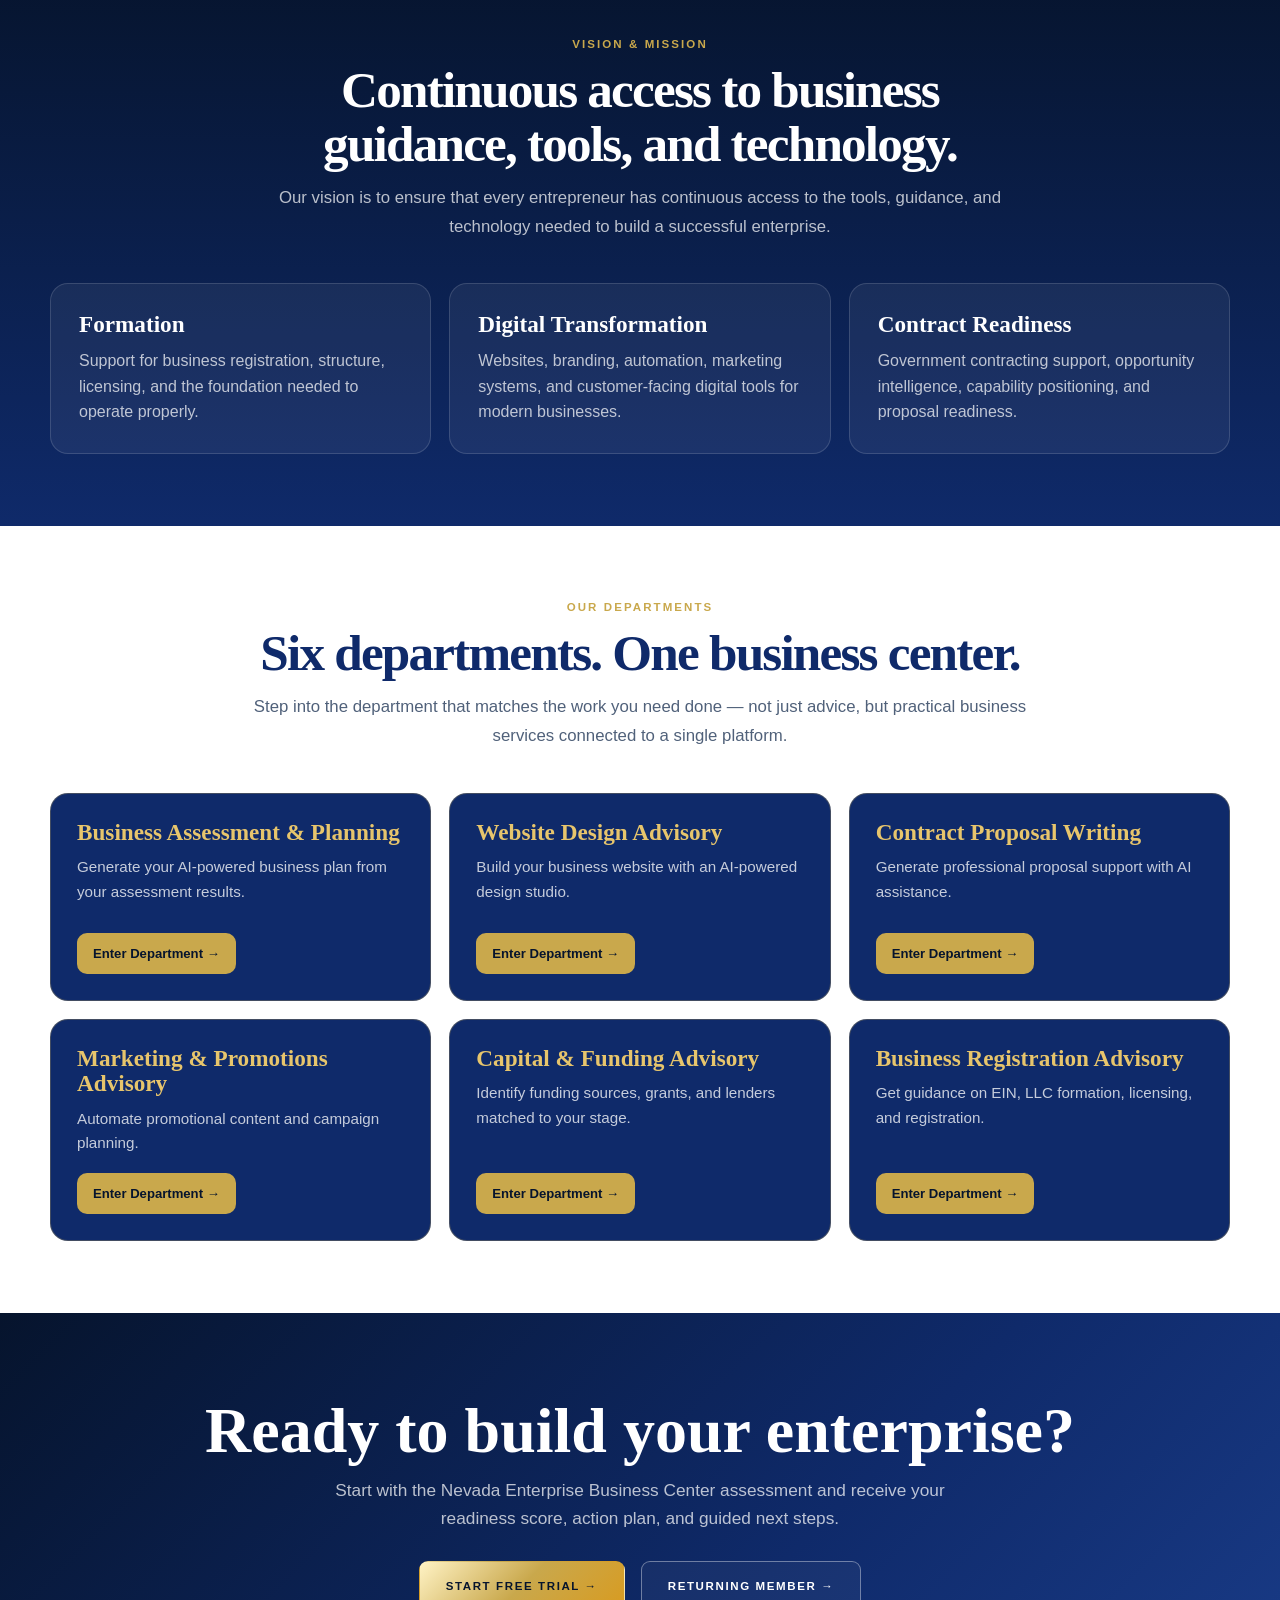
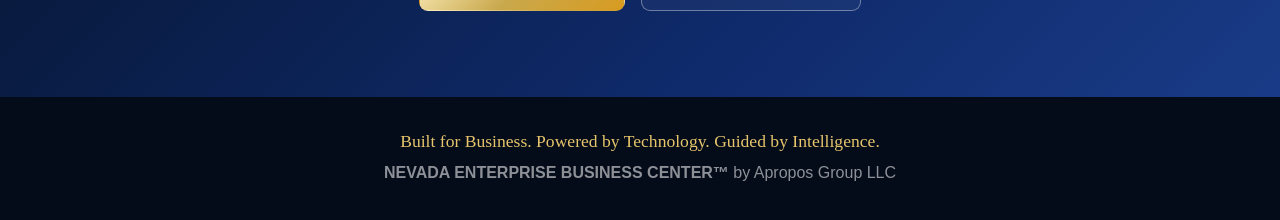
==== commit 0e7f5ad1: "Clean homepage hero monument and remove phone CTA" ====
--- a/index.html
+++ b/index.html
@@ -6,16 +6,15 @@
 <title>Nevada Enterprise Business Center</title>
 <meta name="description" content="Nevada Enterprise Business Center is an online full-service business center for entrepreneurs and small businesses.">
 <style>
-:root{--navy:#06142d;--navy2:#0f2a6a;--gold:#c9a84c;--gold2:#e8c46a;--white:#fff;--ink:#13233d;font-family:Arial,Helvetica,sans-serif}*{box-sizing:border-box;margin:0;padding:0}html{scroll-behavior:smooth;background:var(--navy)}body{background:var(--navy);color:var(--ink);line-height:1.6;overflow-x:hidden}a{color:inherit}.hero{position:relative;min-height:100vh;color:#fff;overflow:hidden;background:#06142d}.hero-bg{position:absolute;inset:0}.hero-bg img{width:100%;height:100%;object-fit:cover;object-position:center center;display:block}.hero-bg:after{content:"";position:absolute;inset:0;background:linear-gradient(90deg,rgba(6,20,45,.96),rgba(6,20,45,.86) 27%,rgba(6,20,45,.48) 52%,rgba(6,20,45,.08)),linear-gradient(180deg,rgba(6,20,45,.55),rgba(6,20,45,.06) 35%,rgba(6,20,45,.62))}.nav{position:relative;z-index:3;display:flex;align-items:center;justify-content:space-between;gap:28px;min-height:104px;padding:16px 4.6vw;background:rgba(3,17,43,.93);border-bottom:1px solid rgba(201,168,76,.2)}.brand{display:flex;align-items:center;gap:16px;text-decoration:none;color:#fff;min-width:330px}.mark{width:58px;height:70px;border:2px solid var(--gold2);clip-path:polygon(50% 0,100% 17%,100% 72%,50% 100%,0 72%,0 17%);display:grid;place-items:center;font:800 2rem Georgia,serif;color:var(--gold2)}.brand strong{display:block;font:600 1.28rem/1.08 Georgia,serif;text-transform:uppercase;letter-spacing:.09em}.brand span span{display:block;margin-top:8px;color:rgba(255,255,255,.65);font-size:.58rem;text-transform:uppercase;letter-spacing:.42em;font-weight:800}.links{display:flex;align-items:center;gap:25px;margin-left:auto}.nav-item{position:relative}.nav-item button,.plain{background:none;border:0;color:#fff;text-decoration:none;text-transform:uppercase;letter-spacing:.1em;font-size:.82rem;font-weight:800;padding:18px 0;cursor:pointer}.nav-item button:after{content:"⌄";margin-left:7px;color:var(--gold2)}.drop{position:absolute;top:100%;left:0;width:275px;background:rgba(4,16,39,.98);border:1px solid rgba(201,168,76,.28);border-radius:14px;padding:10px;box-shadow:0 22px 60px rgba(0,0,0,.4);opacity:0;visibility:hidden;transform:translateY(8px);transition:.18s}.nav-item:hover .drop,.nav-item:focus-within .drop{opacity:1;visibility:visible;transform:translateY(0)}.drop a{display:block;text-decoration:none;color:rgba(255,255,255,.84);padding:11px 12px;border-radius:10px}.drop a:hover{background:rgba(201,168,76,.14);color:#fff}.actions{display:flex;align-items:center;gap:16px}.phone{color:var(--gold2);font-weight:800;text-decoration:none;white-space:nowrap}.btn{display:inline-flex;align-items:center;justify-content:center;gap:10px;border-radius:9px;text-decoration:none;font-weight:900;letter-spacing:.14em;text-transform:uppercase;font-size:.72rem;padding:15px 26px;border:1px solid transparent;transition:.18s}.btn:hover{transform:translateY(-2px)}.gold{background:linear-gradient(135deg,#fff3c5,var(--gold),#d89b20);color:#06142d}.outline{border-color:rgba(255,255,255,.38);color:#fff;background:rgba(255,255,255,.04)}.hero-content{position:relative;z-index:2;width:min(720px,92vw);margin-left:4.6vw;padding:9.5vh 0 90px}.badge{display:inline-flex;gap:10px;align-items:center;padding:8px 16px;border:1px solid rgba(255,255,255,.28);border-radius:999px;background:rgba(255,255,255,.06);text-transform:uppercase;letter-spacing:.16em;font-size:.76rem;font-weight:900}.badge:before{content:"";width:8px;height:8px;border-radius:50%;background:var(--gold2)}h1{margin-top:26px;font:500 clamp(3.2rem,5.7vw,6.15rem)/.99 Georgia,serif;letter-spacing:-.055em;text-shadow:0 8px 40px rgba(0,0,0,.35)}.sub{margin-top:18px;font:italic clamp(1.65rem,2.5vw,2.5rem)/1.15 Georgia,serif;color:#e3c17a}.rule{width:74px;height:3px;background:var(--gold2);margin:30px 0 20px;border-radius:99px}.copy{max-width:560px;color:rgba(255,255,255,.86);font-size:1.08rem;line-height:1.55}.icons{display:flex;flex-wrap:wrap;gap:28px;margin:28px 0 24px;max-width:700px}.icon{width:84px;text-align:center;color:#fff;font-size:.86rem;line-height:1.18}.icon b{display:block;color:var(--gold2);font-size:1.55rem;line-height:1.1;margin-bottom:7px}.trust{display:flex;flex-wrap:wrap;gap:10px;margin:22px 0 30px}.pill{border:1px solid rgba(255,255,255,.25);background:rgba(3,17,43,.42);border-radius:999px;padding:8px 14px;text-transform:uppercase;letter-spacing:.11em;font-size:.68rem;font-weight:900;color:rgba(255,255,255,.84)}.pill:before{content:"●";color:var(--gold2);font-size:.66rem;margin-right:8px}.hero-actions{display:flex;gap:18px;align-items:flex-start;flex-wrap:wrap}.note{font-size:.72rem;color:rgba(255,255,255,.62);margin-top:7px}.monument{position:absolute;z-index:2;right:5.2vw;bottom:8.2vh;width:min(560px,35vw);min-height:132px;display:flex;align-items:center;gap:18px;padding:24px 28px;background:linear-gradient(180deg,rgba(13,17,24,.96),rgba(8,10,15,.94));border:1px solid rgba(201,168,76,.44);box-shadow:0 18px 54px rgba(0,0,0,.42)}.monument:before{content:"";position:absolute;left:0;right:0;top:0;height:3px;background:linear-gradient(90deg,transparent,var(--gold2),transparent)}.emblem{width:62px;height:72px;border:2px solid var(--gold2);clip-path:polygon(50% 0,100% 17%,100% 72%,50% 100%,0 72%,0 17%);display:grid;place-items:center;color:var(--gold2);font:800 2rem Georgia,serif;flex:0 0 auto}.mtext{color:var(--gold2);font:500 clamp(1.25rem,1.7vw,2.05rem)/1.15 Georgia,serif;text-transform:uppercase;letter-spacing:.1em}.section{background:#fff;padding:72px 24px}.inner{max-width:1180px;margin:0 auto}.head{text-align:center;max-width:800px;margin:0 auto 42px}.eyebrow{font-size:.72rem;letter-spacing:.18em;text-transform:uppercase;font-weight:900;color:var(--gold);margin-bottom:10px}.section h2{font:600 clamp(2.1rem,4vw,3.8rem)/1.05 Georgia,serif;letter-spacing:-.035em;margin-bottom:12px;color:var(--navy2)}.lede{font-size:1.05rem;color:#50617a;line-height:1.75}.cards,.dept-grid{display:grid;grid-template-columns:repeat(3,1fr);gap:18px}.card{background:#fff;border:1px solid #e3e8f3;border-radius:18px;padding:28px;box-shadow:0 18px 42px rgba(15,42,106,.08)}.card h3,.dept h3{font:600 1.45rem/1.1 Georgia,serif;margin-bottom:10px;color:var(--navy2)}.card p{color:#596981}.dark{background:linear-gradient(180deg,#06142d,#0f2a6a);color:#fff}.dark h2,.dark .card h3{color:#fff}.dark .lede,.dark .card p{color:rgba(255,255,255,.72)}.dark .card{background:rgba(255,255,255,.06);border-color:rgba(255,255,255,.14);box-shadow:none}.dept{background:#0f2a6a;color:#fff;border-radius:18px;padding:26px;border:1px solid rgba(201,168,76,.28);min-height:208px;display:flex;flex-direction:column}.dept h3{color:#e7c56c}.dept p{color:rgba(255,255,255,.76);font-size:.95rem;flex:1}.dept a{align-self:flex-start;margin-top:18px;color:#06142d;background:var(--gold);padding:10px 16px;border-radius:10px;text-decoration:none;font-weight:900;font-size:.82rem}.cta{background:linear-gradient(135deg,#06142d,#0f2a6a 62%,#193b87);color:#fff;text-align:center;padding:86px 22px}.cta h2{font:600 clamp(2.3rem,5vw,4.3rem)/1 Georgia,serif;margin-bottom:14px}.cta p{max-width:680px;margin:0 auto 28px;color:rgba(255,255,255,.72);font-size:1.08rem}.cta-actions{display:flex;justify-content:center;gap:16px;flex-wrap:wrap}footer{background:#040b19;color:rgba(255,255,255,.55);padding:34px 22px;text-align:center}.footer-tag{font:1.1rem Georgia,serif;color:#e7c56c;margin-bottom:8px}.coach-launcher{position:fixed;right:22px;bottom:22px;z-index:1000;display:flex;align-items:center;gap:10px;background:linear-gradient(135deg,#fff3c5,var(--gold),#d89b20);color:#06142d;border:0;border-radius:999px;padding:14px 20px;font-weight:900;letter-spacing:.05em;box-shadow:0 18px 48px rgba(0,0,0,.32);cursor:pointer}@media(max-width:1180px){.nav{flex-wrap:wrap}.links{order:3;width:100%;justify-content:center}.monument{display:none}}@media(max-width:900px){.links,.phone{display:none}.brand{min-width:260px}.brand strong{font-size:1rem}.brand span span{letter-spacing:.25em}.hero-content{margin:0;padding:58px 22px 70px;width:100%;background:linear-gradient(180deg,rgba(6,20,45,.48),rgba(6,20,45,.86))}.cards,.dept-grid{grid-template-columns:1fr}.section{padding:56px 20px}}
+:root{--navy:#06142d;--navy2:#0f2a6a;--gold:#c9a84c;--gold2:#e8c46a;--ink:#13233d;font-family:Arial,Helvetica,sans-serif}*{box-sizing:border-box;margin:0;padding:0}html{scroll-behavior:smooth;background:var(--navy)}body{background:var(--navy);color:var(--ink);line-height:1.6;overflow-x:hidden}a{color:inherit}.hero{position:relative;min-height:100vh;color:#fff;overflow:hidden;background:#06142d}.hero-bg{position:absolute;inset:0}.hero-bg img{width:100%;height:100%;object-fit:cover;object-position:center center;display:block}.hero-bg:before{content:"";position:absolute;z-index:1;right:0;bottom:0;width:48vw;height:28vh;background:linear-gradient(135deg,rgba(6,20,45,.15),rgba(6,20,45,.96) 55%,#06142d);box-shadow:-36px -24px 90px rgba(6,20,45,.86)}.hero-bg:after{content:"";position:absolute;z-index:2;inset:0;background:linear-gradient(90deg,rgba(6,20,45,.96),rgba(6,20,45,.86) 27%,rgba(6,20,45,.48) 52%,rgba(6,20,45,.08)),linear-gradient(180deg,rgba(6,20,45,.55),rgba(6,20,45,.06) 35%,rgba(6,20,45,.62))}.nav{position:relative;z-index:4;display:flex;align-items:center;justify-content:space-between;gap:28px;min-height:104px;padding:16px 4.6vw;background:rgba(3,17,43,.93);border-bottom:1px solid rgba(201,168,76,.2)}.brand{display:flex;align-items:center;gap:16px;text-decoration:none;color:#fff;min-width:330px}.mark{width:58px;height:70px;border:2px solid var(--gold2);clip-path:polygon(50% 0,100% 17%,100% 72%,50% 100%,0 72%,0 17%);display:grid;place-items:center;font:800 2rem Georgia,serif;color:var(--gold2)}.brand strong{display:block;font:600 1.28rem/1.08 Georgia,serif;text-transform:uppercase;letter-spacing:.09em}.brand small{display:block;margin-top:8px;color:rgba(255,255,255,.65);font-size:.58rem;text-transform:uppercase;letter-spacing:.42em;font-weight:800}.links{display:flex;align-items:center;gap:25px;margin-left:auto}.nav-item{position:relative}.nav-item button,.plain{background:none;border:0;color:#fff;text-decoration:none;text-transform:uppercase;letter-spacing:.1em;font-size:.82rem;font-weight:800;padding:18px 0;cursor:pointer}.nav-item button:after{content:"⌄";margin-left:7px;color:var(--gold2)}.drop{position:absolute;top:100%;left:0;width:275px;background:rgba(4,16,39,.98);border:1px solid rgba(201,168,76,.28);border-radius:14px;padding:10px;box-shadow:0 22px 60px rgba(0,0,0,.4);opacity:0;visibility:hidden;transform:translateY(8px);transition:.18s}.nav-item:hover .drop,.nav-item:focus-within .drop{opacity:1;visibility:visible;transform:translateY(0)}.drop a{display:block;text-decoration:none;color:rgba(255,255,255,.84);padding:11px 12px;border-radius:10px}.drop a:hover{background:rgba(201,168,76,.14);color:#fff}.actions{display:flex;align-items:center;gap:16px}.btn{display:inline-flex;align-items:center;justify-content:center;gap:10px;border-radius:9px;text-decoration:none;font-weight:900;letter-spacing:.14em;text-transform:uppercase;font-size:.72rem;padding:15px 26px;border:1px solid transparent;transition:.18s}.btn:hover{transform:translateY(-2px)}.gold{background:linear-gradient(135deg,#fff3c5,var(--gold),#d89b20);color:#06142d}.outline{border-color:rgba(255,255,255,.38);color:#fff;background:rgba(255,255,255,.04)}.hero-content{position:relative;z-index:3;width:min(720px,92vw);margin-left:4.6vw;padding:9.5vh 0 90px}.badge{display:inline-flex;gap:10px;align-items:center;padding:8px 16px;border:1px solid rgba(255,255,255,.28);border-radius:999px;background:rgba(255,255,255,.06);text-transform:uppercase;letter-spacing:.16em;font-size:.76rem;font-weight:900}.badge:before{content:"";width:8px;height:8px;border-radius:50%;background:var(--gold2)}h1{margin-top:26px;font:500 clamp(3.2rem,5.7vw,6.15rem)/.99 Georgia,serif;letter-spacing:-.055em;text-shadow:0 8px 40px rgba(0,0,0,.35)}.sub{margin-top:18px;font:italic clamp(1.65rem,2.5vw,2.5rem)/1.15 Georgia,serif;color:#e3c17a}.rule{width:74px;height:3px;background:var(--gold2);margin:30px 0 20px;border-radius:99px}.copy{max-width:560px;color:rgba(255,255,255,.86);font-size:1.08rem;line-height:1.55}.icons{display:flex;flex-wrap:wrap;gap:28px;margin:28px 0 24px;max-width:700px}.icon{width:84px;text-align:center;color:#fff;font-size:.86rem;line-height:1.18}.icon b{display:block;color:var(--gold2);font-size:1.55rem;line-height:1.1;margin-bottom:7px}.trust{display:flex;flex-wrap:wrap;gap:10px;margin:22px 0 30px}.pill{border:1px solid rgba(255,255,255,.25);background:rgba(3,17,43,.42);border-radius:999px;padding:8px 14px;text-transform:uppercase;letter-spacing:.11em;font-size:.68rem;font-weight:900;color:rgba(255,255,255,.84)}.pill:before{content:"●";color:var(--gold2);font-size:.66rem;margin-right:8px}.hero-actions{display:flex;gap:18px;align-items:flex-start;flex-wrap:wrap}.note{font-size:.72rem;color:rgba(255,255,255,.62);margin-top:7px}.section{background:#fff;padding:72px 24px}.inner{max-width:1180px;margin:0 auto}.head{text-align:center;max-width:800px;margin:0 auto 42px}.eyebrow{font-size:.72rem;letter-spacing:.18em;text-transform:uppercase;font-weight:900;color:var(--gold);margin-bottom:10px}.section h2{font:600 clamp(2.1rem,4vw,3.8rem)/1.05 Georgia,serif;letter-spacing:-.035em;margin-bottom:12px;color:var(--navy2)}.lede{font-size:1.05rem;color:#50617a;line-height:1.75}.cards,.dept-grid{display:grid;grid-template-columns:repeat(3,1fr);gap:18px}.card{background:#fff;border:1px solid #e3e8f3;border-radius:18px;padding:28px;box-shadow:0 18px 42px rgba(15,42,106,.08)}.card h3,.dept h3{font:600 1.45rem/1.1 Georgia,serif;margin-bottom:10px;color:var(--navy2)}.card p{color:#596981}.dark{background:linear-gradient(180deg,#06142d,#0f2a6a);color:#fff}.dark h2,.dark .card h3{color:#fff}.dark .lede,.dark .card p{color:rgba(255,255,255,.72)}.dark .card{background:rgba(255,255,255,.06);border-color:rgba(255,255,255,.14);box-shadow:none}.dept{background:#0f2a6a;color:#fff;border-radius:18px;padding:26px;border:1px solid rgba(201,168,76,.28);min-height:208px;display:flex;flex-direction:column}.dept h3{color:#e7c56c}.dept p{color:rgba(255,255,255,.76);font-size:.95rem;flex:1}.dept a{align-self:flex-start;margin-top:18px;color:#06142d;background:var(--gold);padding:10px 16px;border-radius:10px;text-decoration:none;font-weight:900;font-size:.82rem}.cta{background:linear-gradient(135deg,#06142d,#0f2a6a 62%,#193b87);color:#fff;text-align:center;padding:86px 22px}.cta h2{font:600 clamp(2.3rem,5vw,4.3rem)/1 Georgia,serif;margin-bottom:14px}.cta p{max-width:680px;margin:0 auto 28px;color:rgba(255,255,255,.72);font-size:1.08rem}.cta-actions{display:flex;justify-content:center;gap:16px;flex-wrap:wrap}footer{background:#040b19;color:rgba(255,255,255,.55);padding:34px 22px;text-align:center}.footer-tag{font:1.1rem Georgia,serif;color:#e7c56c;margin-bottom:8px}.coach-launcher{position:fixed;right:22px;bottom:22px;z-index:1000;display:flex;align-items:center;gap:10px;background:linear-gradient(135deg,#fff3c5,var(--gold),#d89b20);color:#06142d;border:0;border-radius:999px;padding:14px 20px;font-weight:900;letter-spacing:.05em;box-shadow:0 18px 48px rgba(0,0,0,.32);cursor:pointer}@media(max-width:1180px){.nav{flex-wrap:wrap}.links{order:3;width:100%;justify-content:center}.hero-bg:before{width:58vw;height:22vh}}@media(max-width:900px){.links{display:none}.brand{min-width:260px}.brand strong{font-size:1rem}.brand small{letter-spacing:.25em}.hero-content{margin:0;padding:58px 22px 70px;width:100%;background:linear-gradient(180deg,rgba(6,20,45,.48),rgba(6,20,45,.86))}.cards,.dept-grid{grid-template-columns:1fr}.section{padding:56px 20px}.hero-bg:before{display:none}}
 </style>
 </head>
 <body>
 <main>
 <section class="hero" id="home">
-<div class="hero-bg"><img src="/assets/nevada-enterprise-hero.webp?v=20260628-6" alt="Nevada Enterprise Business Center headquarters"></div>
-<header class="nav"><a class="brand" href="#home"><span class="mark">N</span><span><strong>Nevada Enterprise<br>Business Center</strong><span>Launch · Grow · Succeed</span></span></a><nav class="links"><div class="nav-item"><button>Services</button><div class="drop"><a href="#services">Business Formation</a><a href="#services">Business Support</a><a href="#services">Planning & Strategy</a><a href="#departments">Funding Resources</a><a href="#departments">Contract Opportunities</a><a href="#departments">Websites & Branding</a></div></div><div class="nav-item"><button>Solutions</button><div class="drop"><a href="#departments">Start a Business</a><a href="#departments">Grow a Business</a><a href="https://capgen.aproposgroupllc.com">Government Contracting</a><a href="https://ai4websitedesign.com">Digital Business Tools</a></div></div><div class="nav-item"><button>Resources</button><div class="drop"><a href="/login">Business Assessment</a><a href="#mission">Readiness Guidance</a><a href="#departments">Funding Guidance</a><a href="#departments">Contracting Support</a></div></div><a class="plain" href="#mission">About Us</a><a class="plain" href="#pricing">Pricing</a></nav><div class="actions"><a class="phone" href="tel:+17758002000">☎ (775) 800-2000</a><a class="btn outline" href="/login">Member Login</a><a class="btn gold" href="/login">Start Free Trial</a></div></header>
-<div class="hero-content"><div class="badge">Your Partner in Business Success</div><h1>Nevada Enterprise<br>Business Center</h1><div class="sub">An Online Full-Service Business Center</div><div class="rule"></div><p class="copy">Everything you need to start, manage, and grow your business — all in one place. Expert support. Powerful tools. Real opportunities.</p><div class="icons"><div class="icon"><b>▦</b>Business<br>Formation</div><div class="icon"><b>◎</b>Business<br>Support</div><div class="icon"><b>▰</b>Planning &<br>Strategy</div><div class="icon"><b>$</b>Funding<br>Resources</div><div class="icon"><b>▤</b>Contract<br>Opportunities</div><div class="icon"><b>◉</b>Websites &<br>Branding</div></div><div class="trust"><span class="pill">Expert Guidance</span><span class="pill">Fast & Secure</span><span class="pill">All-in-One Platform</span><span class="pill">Trusted by Entrepreneurs</span></div><div class="hero-actions"><div><a class="btn gold" href="/login">Start Free Trial →</a><div class="note">No credit card required</div></div><a class="btn outline" href="/login">Member Login →</a></div></div>
-<div class="monument"><div class="emblem">N</div><div class="mtext">Nevada Enterprise<br>Business Center</div></div>
+<div class="hero-bg"><img src="/assets/nevada-enterprise-hero.webp?v=20260628-7" alt="Nevada Enterprise Business Center headquarters"></div>
+<header class="nav"><a class="brand" href="#home"><span class="mark">N</span><span><strong>Nevada Enterprise<br>Business Center</strong><small>Launch · Grow · Succeed</small></span></a><nav class="links"><div class="nav-item"><button>Services</button><div class="drop"><a href="#services">Business Formation</a><a href="#services">Business Support</a><a href="#services">Planning & Strategy</a><a href="#departments">Funding Resources</a><a href="#departments">Contract Opportunities</a><a href="#departments">Websites & Branding</a></div></div><div class="nav-item"><button>Solutions</button><div class="drop"><a href="#departments">Start a Business</a><a href="#departments">Grow a Business</a><a href="https://capgen.aproposgroupllc.com">Government Contracting</a><a href="https://ai4websitedesign.com">Digital Business Tools</a></div></div><div class="nav-item"><button>Resources</button><div class="drop"><a href="/login">Business Assessment</a><a href="#mission">Readiness Guidance</a><a href="#departments">Funding Guidance</a><a href="#departments">Contracting Support</a></div></div><a class="plain" href="#mission">About Us</a><a class="plain" href="#pricing">Pricing</a></nav><div class="actions"><a class="btn outline" href="/login">Member Login</a><a class="btn gold" href="/login">Start Free Trial</a></div></header>
+<div class="hero-content"><div class="badge">Your Partner in Business Success</div><h1>Nevada Enterprise<br>Business Center</h1><div class="sub">An Online Full-Service Business Center</div><div class="rule"></div><p class="copy">Everything you need to start, manage, and grow your business — all in one place. Expert support. Powerful tools. Real opportunities.</p><div class="icons"><div class="icon"><b>▦</b>Business<br>Formation</div><div class="icon"><b>◎</b>Business<br>Support</div><div class="icon"><b>▰</b>Planning &<br>Strategy</div><div class="icon"><b>$</b>Funding<br>Resources</div><div class="icon"><b>▤</b>Contract<br>Opportunities</div><div class="icon"><b>◉</b>Websites &<br>Branding</div></div><div class="trust"><span class="pill">Expert Guidance</span><span class="pill">Fast & Secure</span><span class="pill">All-In-One Platform</span><span class="pill">Trusted by Entrepreneurs</span></div><div class="hero-actions"><div><a class="btn gold" href="/login">Start Free Trial →</a><div class="note">No credit card required</div></div><a class="btn outline" href="/login">Member Login →</a></div></div>
 </section>
 <section class="section" id="services"><div class="inner"><div class="head"><div class="eyebrow">Full-Service Business Support</div><h2>Everything a business owner needs, organized in one place.</h2><p class="lede">Whether you're starting your first business, growing an established company, or expanding into government contracting, every journey begins with understanding where your business stands today and what steps should come next.</p></div><div class="cards"><div class="card"><h3>Assess</h3><p>Start with an AI-guided business assessment that identifies your current stage, gaps, priorities, and next best actions.</p></div><div class="card"><h3>Plan</h3><p>Receive a structured business action plan with practical steps across formation, digital presence, funding, customers, and contracts.</p></div><div class="card"><h3>Execute</h3><p>Move directly into departments designed to help you build websites, pursue contracts, create documents, and grow your business.</p></div></div></div></section>
 <section class="section dark" id="mission"><div class="inner"><div class="head"><div class="eyebrow">Vision & Mission</div><h2>Continuous access to business guidance, tools, and technology.</h2><p class="lede">Our vision is to ensure that every entrepreneur has continuous access to the tools, guidance, and technology needed to build a successful enterprise.</p></div><div class="cards"><div class="card"><h3>Formation</h3><p>Support for business registration, structure, licensing, and the foundation needed to operate properly.</p></div><div class="card"><h3>Digital Transformation</h3><p>Websites, branding, automation, marketing systems, and customer-facing digital tools for modern businesses.</p></div><div class="card"><h3>Contract Readiness</h3><p>Government contracting support, opportunity intelligence, capability positioning, and proposal readiness.</p></div></div></div></section>
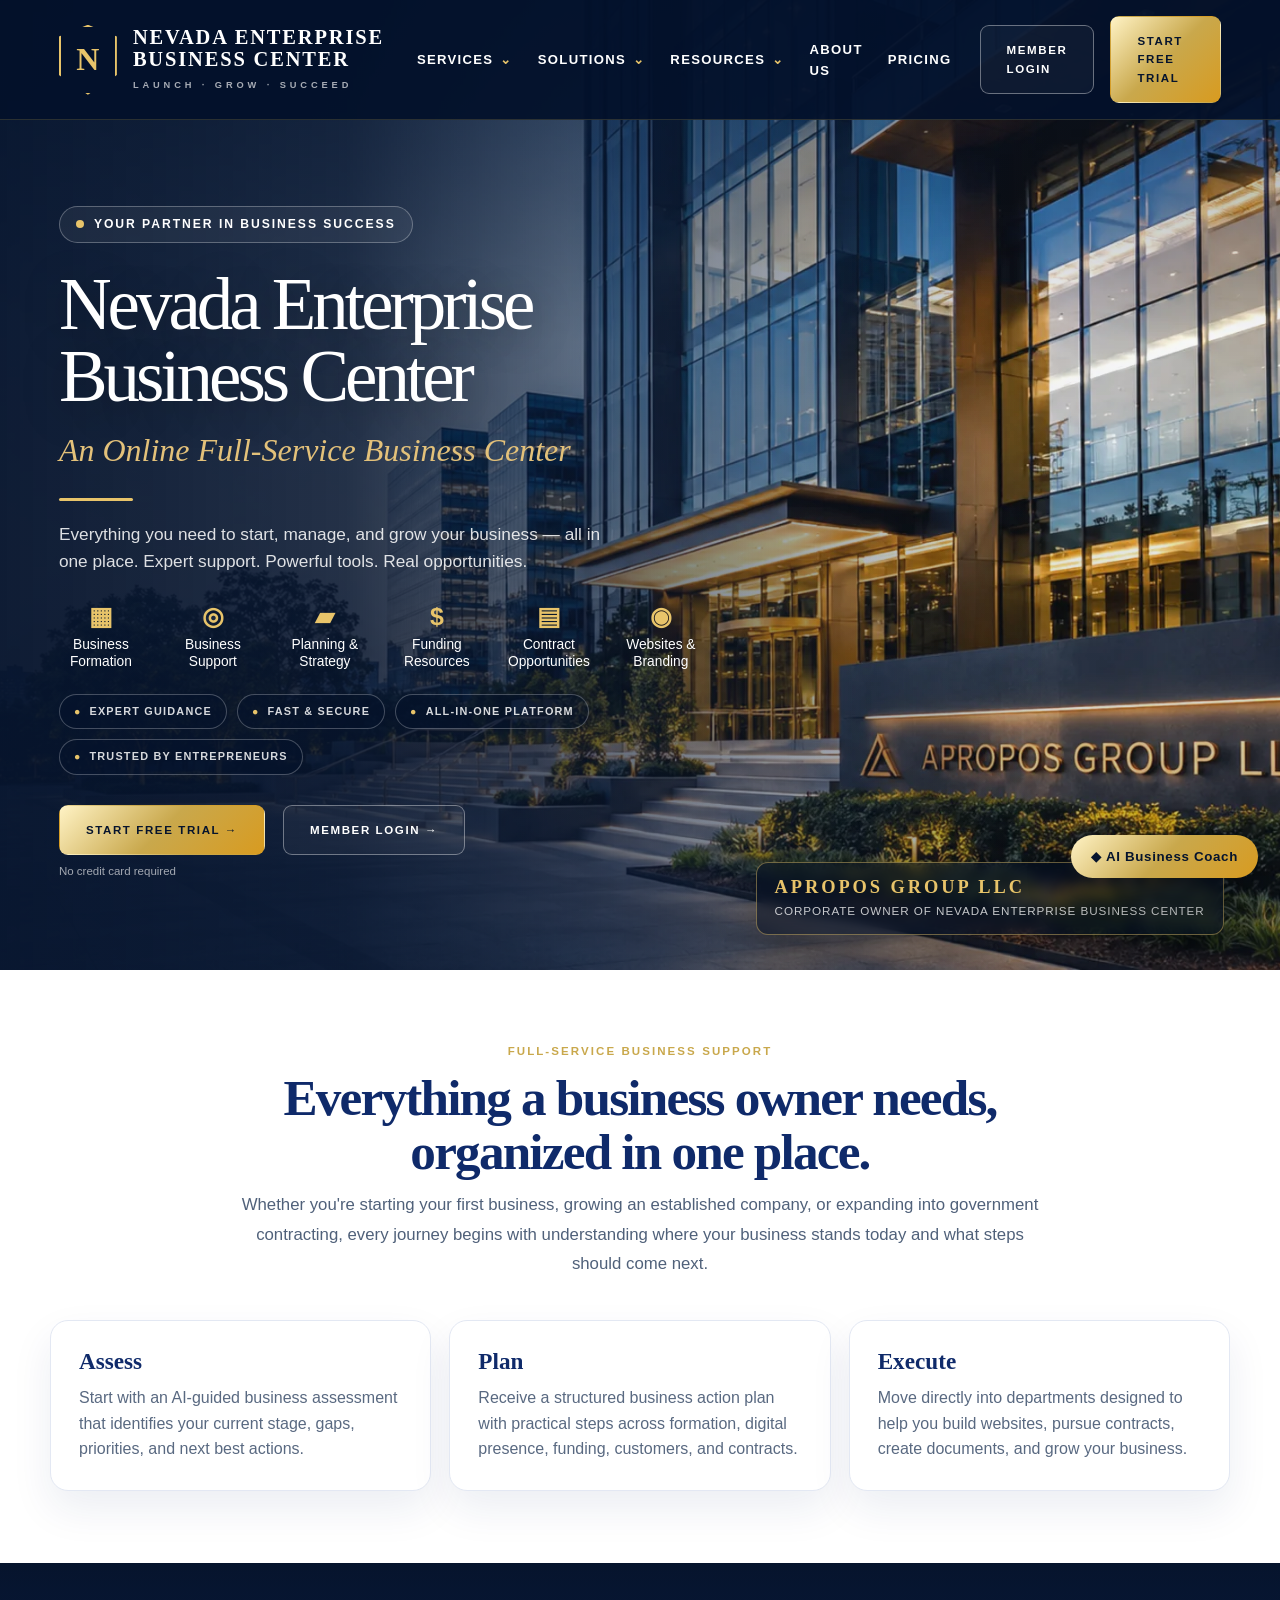
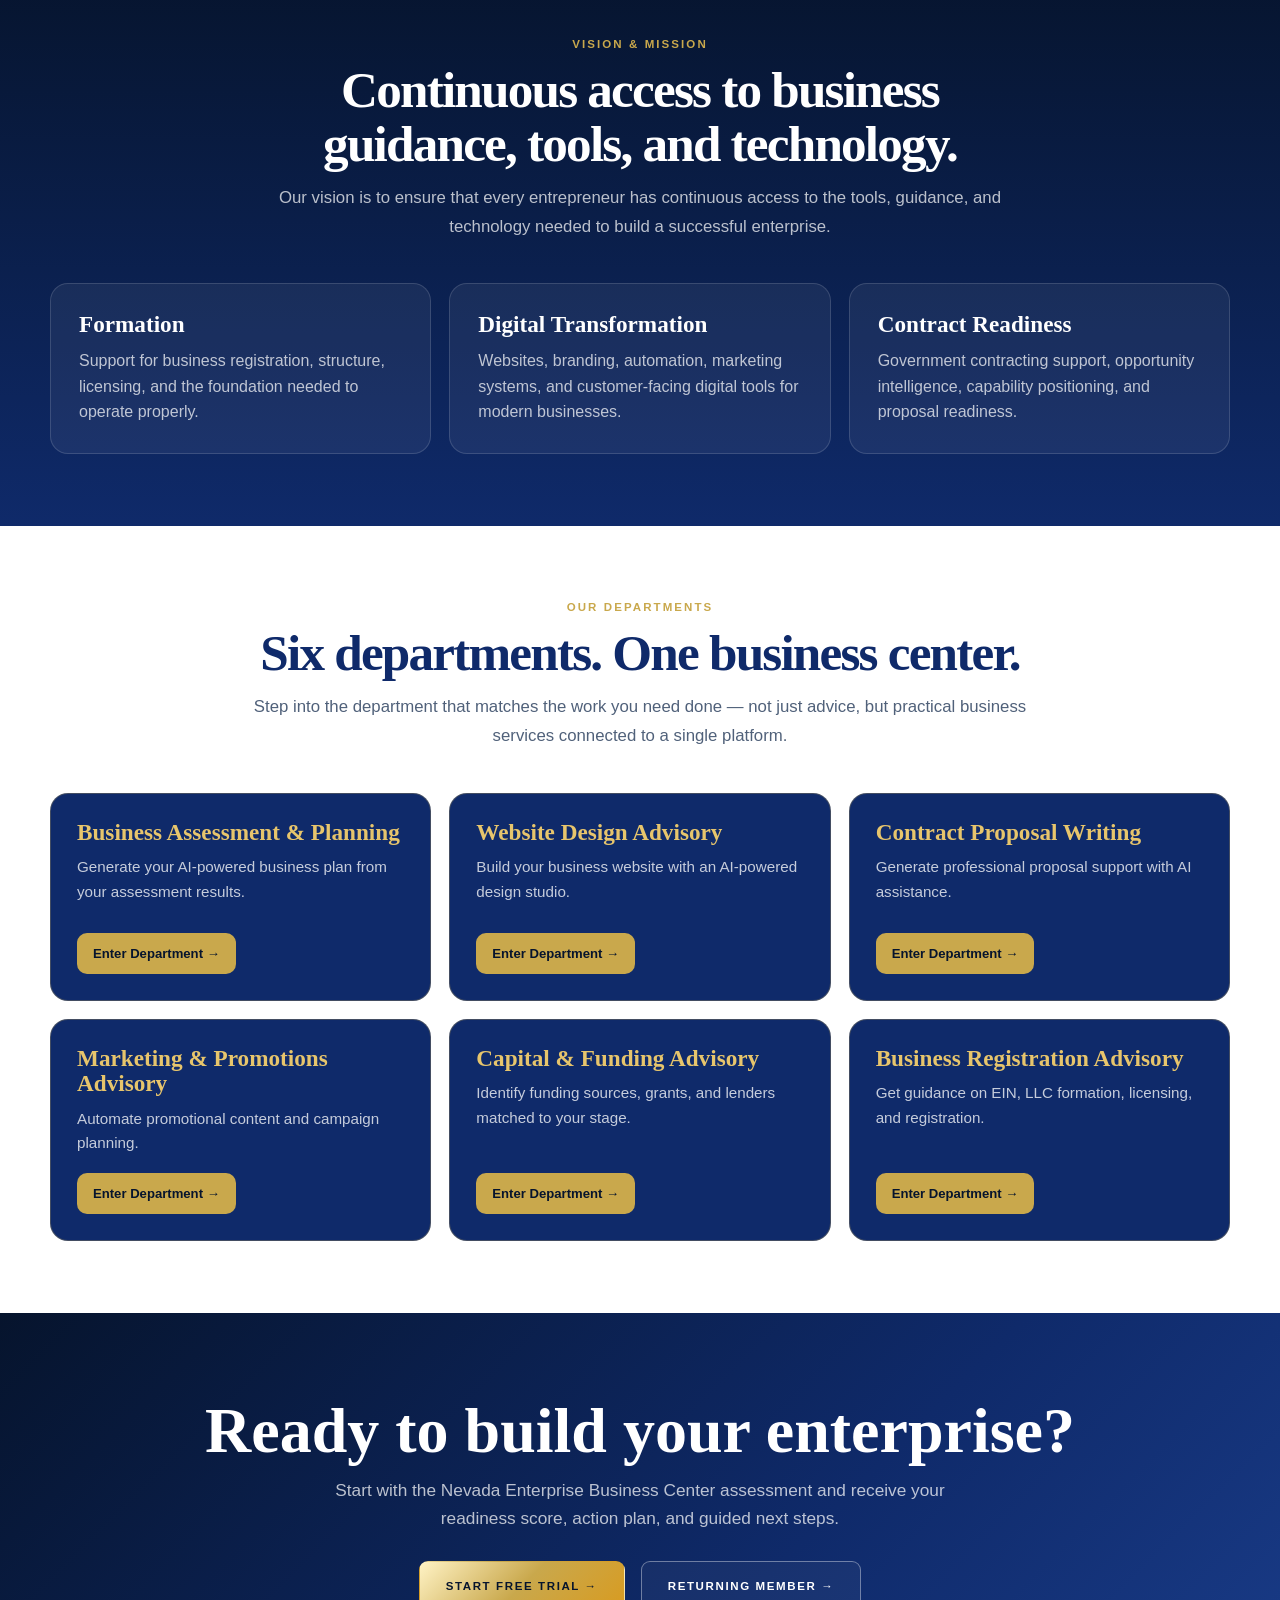
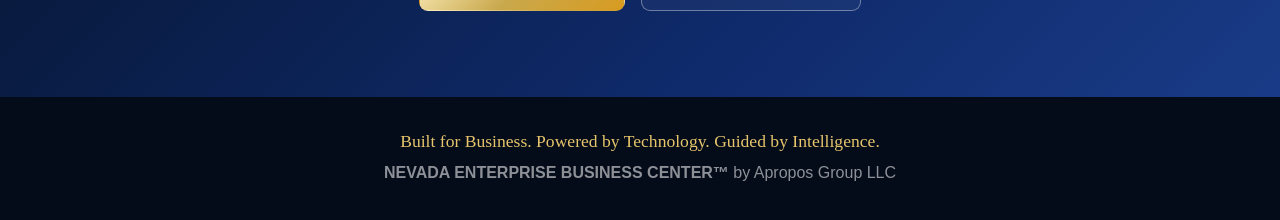
==== commit ea86be3d: "Restore monument lighting and display Apropos Group LLC identity" ====
--- a/index.html
+++ b/index.html
@@ -6,15 +6,16 @@
 <title>Nevada Enterprise Business Center</title>
 <meta name="description" content="Nevada Enterprise Business Center is an online full-service business center for entrepreneurs and small businesses.">
 <style>
-:root{--navy:#06142d;--navy2:#0f2a6a;--gold:#c9a84c;--gold2:#e8c46a;--ink:#13233d;font-family:Arial,Helvetica,sans-serif}*{box-sizing:border-box;margin:0;padding:0}html{scroll-behavior:smooth;background:var(--navy)}body{background:var(--navy);color:var(--ink);line-height:1.6;overflow-x:hidden}a{color:inherit}.hero{position:relative;min-height:100vh;color:#fff;overflow:hidden;background:#06142d}.hero-bg{position:absolute;inset:0}.hero-bg img{width:100%;height:100%;object-fit:cover;object-position:center center;display:block}.hero-bg:before{content:"";position:absolute;z-index:1;right:0;bottom:0;width:48vw;height:28vh;background:linear-gradient(135deg,rgba(6,20,45,.15),rgba(6,20,45,.96) 55%,#06142d);box-shadow:-36px -24px 90px rgba(6,20,45,.86)}.hero-bg:after{content:"";position:absolute;z-index:2;inset:0;background:linear-gradient(90deg,rgba(6,20,45,.96),rgba(6,20,45,.86) 27%,rgba(6,20,45,.48) 52%,rgba(6,20,45,.08)),linear-gradient(180deg,rgba(6,20,45,.55),rgba(6,20,45,.06) 35%,rgba(6,20,45,.62))}.nav{position:relative;z-index:4;display:flex;align-items:center;justify-content:space-between;gap:28px;min-height:104px;padding:16px 4.6vw;background:rgba(3,17,43,.93);border-bottom:1px solid rgba(201,168,76,.2)}.brand{display:flex;align-items:center;gap:16px;text-decoration:none;color:#fff;min-width:330px}.mark{width:58px;height:70px;border:2px solid var(--gold2);clip-path:polygon(50% 0,100% 17%,100% 72%,50% 100%,0 72%,0 17%);display:grid;place-items:center;font:800 2rem Georgia,serif;color:var(--gold2)}.brand strong{display:block;font:600 1.28rem/1.08 Georgia,serif;text-transform:uppercase;letter-spacing:.09em}.brand small{display:block;margin-top:8px;color:rgba(255,255,255,.65);font-size:.58rem;text-transform:uppercase;letter-spacing:.42em;font-weight:800}.links{display:flex;align-items:center;gap:25px;margin-left:auto}.nav-item{position:relative}.nav-item button,.plain{background:none;border:0;color:#fff;text-decoration:none;text-transform:uppercase;letter-spacing:.1em;font-size:.82rem;font-weight:800;padding:18px 0;cursor:pointer}.nav-item button:after{content:"⌄";margin-left:7px;color:var(--gold2)}.drop{position:absolute;top:100%;left:0;width:275px;background:rgba(4,16,39,.98);border:1px solid rgba(201,168,76,.28);border-radius:14px;padding:10px;box-shadow:0 22px 60px rgba(0,0,0,.4);opacity:0;visibility:hidden;transform:translateY(8px);transition:.18s}.nav-item:hover .drop,.nav-item:focus-within .drop{opacity:1;visibility:visible;transform:translateY(0)}.drop a{display:block;text-decoration:none;color:rgba(255,255,255,.84);padding:11px 12px;border-radius:10px}.drop a:hover{background:rgba(201,168,76,.14);color:#fff}.actions{display:flex;align-items:center;gap:16px}.btn{display:inline-flex;align-items:center;justify-content:center;gap:10px;border-radius:9px;text-decoration:none;font-weight:900;letter-spacing:.14em;text-transform:uppercase;font-size:.72rem;padding:15px 26px;border:1px solid transparent;transition:.18s}.btn:hover{transform:translateY(-2px)}.gold{background:linear-gradient(135deg,#fff3c5,var(--gold),#d89b20);color:#06142d}.outline{border-color:rgba(255,255,255,.38);color:#fff;background:rgba(255,255,255,.04)}.hero-content{position:relative;z-index:3;width:min(720px,92vw);margin-left:4.6vw;padding:9.5vh 0 90px}.badge{display:inline-flex;gap:10px;align-items:center;padding:8px 16px;border:1px solid rgba(255,255,255,.28);border-radius:999px;background:rgba(255,255,255,.06);text-transform:uppercase;letter-spacing:.16em;font-size:.76rem;font-weight:900}.badge:before{content:"";width:8px;height:8px;border-radius:50%;background:var(--gold2)}h1{margin-top:26px;font:500 clamp(3.2rem,5.7vw,6.15rem)/.99 Georgia,serif;letter-spacing:-.055em;text-shadow:0 8px 40px rgba(0,0,0,.35)}.sub{margin-top:18px;font:italic clamp(1.65rem,2.5vw,2.5rem)/1.15 Georgia,serif;color:#e3c17a}.rule{width:74px;height:3px;background:var(--gold2);margin:30px 0 20px;border-radius:99px}.copy{max-width:560px;color:rgba(255,255,255,.86);font-size:1.08rem;line-height:1.55}.icons{display:flex;flex-wrap:wrap;gap:28px;margin:28px 0 24px;max-width:700px}.icon{width:84px;text-align:center;color:#fff;font-size:.86rem;line-height:1.18}.icon b{display:block;color:var(--gold2);font-size:1.55rem;line-height:1.1;margin-bottom:7px}.trust{display:flex;flex-wrap:wrap;gap:10px;margin:22px 0 30px}.pill{border:1px solid rgba(255,255,255,.25);background:rgba(3,17,43,.42);border-radius:999px;padding:8px 14px;text-transform:uppercase;letter-spacing:.11em;font-size:.68rem;font-weight:900;color:rgba(255,255,255,.84)}.pill:before{content:"●";color:var(--gold2);font-size:.66rem;margin-right:8px}.hero-actions{display:flex;gap:18px;align-items:flex-start;flex-wrap:wrap}.note{font-size:.72rem;color:rgba(255,255,255,.62);margin-top:7px}.section{background:#fff;padding:72px 24px}.inner{max-width:1180px;margin:0 auto}.head{text-align:center;max-width:800px;margin:0 auto 42px}.eyebrow{font-size:.72rem;letter-spacing:.18em;text-transform:uppercase;font-weight:900;color:var(--gold);margin-bottom:10px}.section h2{font:600 clamp(2.1rem,4vw,3.8rem)/1.05 Georgia,serif;letter-spacing:-.035em;margin-bottom:12px;color:var(--navy2)}.lede{font-size:1.05rem;color:#50617a;line-height:1.75}.cards,.dept-grid{display:grid;grid-template-columns:repeat(3,1fr);gap:18px}.card{background:#fff;border:1px solid #e3e8f3;border-radius:18px;padding:28px;box-shadow:0 18px 42px rgba(15,42,106,.08)}.card h3,.dept h3{font:600 1.45rem/1.1 Georgia,serif;margin-bottom:10px;color:var(--navy2)}.card p{color:#596981}.dark{background:linear-gradient(180deg,#06142d,#0f2a6a);color:#fff}.dark h2,.dark .card h3{color:#fff}.dark .lede,.dark .card p{color:rgba(255,255,255,.72)}.dark .card{background:rgba(255,255,255,.06);border-color:rgba(255,255,255,.14);box-shadow:none}.dept{background:#0f2a6a;color:#fff;border-radius:18px;padding:26px;border:1px solid rgba(201,168,76,.28);min-height:208px;display:flex;flex-direction:column}.dept h3{color:#e7c56c}.dept p{color:rgba(255,255,255,.76);font-size:.95rem;flex:1}.dept a{align-self:flex-start;margin-top:18px;color:#06142d;background:var(--gold);padding:10px 16px;border-radius:10px;text-decoration:none;font-weight:900;font-size:.82rem}.cta{background:linear-gradient(135deg,#06142d,#0f2a6a 62%,#193b87);color:#fff;text-align:center;padding:86px 22px}.cta h2{font:600 clamp(2.3rem,5vw,4.3rem)/1 Georgia,serif;margin-bottom:14px}.cta p{max-width:680px;margin:0 auto 28px;color:rgba(255,255,255,.72);font-size:1.08rem}.cta-actions{display:flex;justify-content:center;gap:16px;flex-wrap:wrap}footer{background:#040b19;color:rgba(255,255,255,.55);padding:34px 22px;text-align:center}.footer-tag{font:1.1rem Georgia,serif;color:#e7c56c;margin-bottom:8px}.coach-launcher{position:fixed;right:22px;bottom:22px;z-index:1000;display:flex;align-items:center;gap:10px;background:linear-gradient(135deg,#fff3c5,var(--gold),#d89b20);color:#06142d;border:0;border-radius:999px;padding:14px 20px;font-weight:900;letter-spacing:.05em;box-shadow:0 18px 48px rgba(0,0,0,.32);cursor:pointer}@media(max-width:1180px){.nav{flex-wrap:wrap}.links{order:3;width:100%;justify-content:center}.hero-bg:before{width:58vw;height:22vh}}@media(max-width:900px){.links{display:none}.brand{min-width:260px}.brand strong{font-size:1rem}.brand small{letter-spacing:.25em}.hero-content{margin:0;padding:58px 22px 70px;width:100%;background:linear-gradient(180deg,rgba(6,20,45,.48),rgba(6,20,45,.86))}.cards,.dept-grid{grid-template-columns:1fr}.section{padding:56px 20px}.hero-bg:before{display:none}}
+:root{--navy:#06142d;--navy2:#0f2a6a;--gold:#c9a84c;--gold2:#e8c46a;--ink:#13233d;font-family:Arial,Helvetica,sans-serif}*{box-sizing:border-box;margin:0;padding:0}html{scroll-behavior:smooth;background:var(--navy)}body{background:var(--navy);color:var(--ink);line-height:1.6;overflow-x:hidden}a{color:inherit}.hero{position:relative;min-height:100vh;color:#fff;overflow:hidden;background:#06142d}.hero-bg{position:absolute;inset:0}.hero-bg img{width:100%;height:100%;object-fit:cover;object-position:center center;display:block}.hero-bg:after{content:"";position:absolute;z-index:2;inset:0;background:linear-gradient(90deg,rgba(6,20,45,.96),rgba(6,20,45,.86) 27%,rgba(6,20,45,.46) 52%,rgba(6,20,45,0) 82%),linear-gradient(180deg,rgba(6,20,45,.52),rgba(6,20,45,.03) 35%,rgba(6,20,45,.26))}.nav{position:relative;z-index:4;display:flex;align-items:center;justify-content:space-between;gap:28px;min-height:104px;padding:16px 4.6vw;background:rgba(3,17,43,.93);border-bottom:1px solid rgba(201,168,76,.2)}.brand{display:flex;align-items:center;gap:16px;text-decoration:none;color:#fff;min-width:330px}.mark{width:58px;height:70px;border:2px solid var(--gold2);clip-path:polygon(50% 0,100% 17%,100% 72%,50% 100%,0 72%,0 17%);display:grid;place-items:center;font:800 2rem Georgia,serif;color:var(--gold2)}.brand strong{display:block;font:600 1.28rem/1.08 Georgia,serif;text-transform:uppercase;letter-spacing:.09em}.brand small{display:block;margin-top:8px;color:rgba(255,255,255,.65);font-size:.58rem;text-transform:uppercase;letter-spacing:.42em;font-weight:800}.links{display:flex;align-items:center;gap:25px;margin-left:auto}.nav-item{position:relative}.nav-item button,.plain{background:none;border:0;color:#fff;text-decoration:none;text-transform:uppercase;letter-spacing:.1em;font-size:.82rem;font-weight:800;padding:18px 0;cursor:pointer}.nav-item button:after{content:"⌄";margin-left:7px;color:var(--gold2)}.drop{position:absolute;top:100%;left:0;width:275px;background:rgba(4,16,39,.98);border:1px solid rgba(201,168,76,.28);border-radius:14px;padding:10px;box-shadow:0 22px 60px rgba(0,0,0,.4);opacity:0;visibility:hidden;transform:translateY(8px);transition:.18s}.nav-item:hover .drop,.nav-item:focus-within .drop{opacity:1;visibility:visible;transform:translateY(0)}.drop a{display:block;text-decoration:none;color:rgba(255,255,255,.84);padding:11px 12px;border-radius:10px}.drop a:hover{background:rgba(201,168,76,.14);color:#fff}.actions{display:flex;align-items:center;gap:16px}.btn{display:inline-flex;align-items:center;justify-content:center;gap:10px;border-radius:9px;text-decoration:none;font-weight:900;letter-spacing:.14em;text-transform:uppercase;font-size:.72rem;padding:15px 26px;border:1px solid transparent;transition:.18s}.btn:hover{transform:translateY(-2px)}.gold{background:linear-gradient(135deg,#fff3c5,var(--gold),#d89b20);color:#06142d}.outline{border-color:rgba(255,255,255,.38);color:#fff;background:rgba(255,255,255,.04)}.hero-content{position:relative;z-index:3;width:min(720px,92vw);margin-left:4.6vw;padding:9.5vh 0 90px}.badge{display:inline-flex;gap:10px;align-items:center;padding:8px 16px;border:1px solid rgba(255,255,255,.28);border-radius:999px;background:rgba(255,255,255,.06);text-transform:uppercase;letter-spacing:.16em;font-size:.76rem;font-weight:900}.badge:before{content:"";width:8px;height:8px;border-radius:50%;background:var(--gold2)}h1{margin-top:26px;font:500 clamp(3.2rem,5.7vw,6.15rem)/.99 Georgia,serif;letter-spacing:-.055em;text-shadow:0 8px 40px rgba(0,0,0,.35)}.sub{margin-top:18px;font:italic clamp(1.65rem,2.5vw,2.5rem)/1.15 Georgia,serif;color:#e3c17a}.rule{width:74px;height:3px;background:var(--gold2);margin:30px 0 20px;border-radius:99px}.copy{max-width:560px;color:rgba(255,255,255,.86);font-size:1.08rem;line-height:1.55}.icons{display:flex;flex-wrap:wrap;gap:28px;margin:28px 0 24px;max-width:700px}.icon{width:84px;text-align:center;color:#fff;font-size:.86rem;line-height:1.18}.icon b{display:block;color:var(--gold2);font-size:1.55rem;line-height:1.1;margin-bottom:7px}.trust{display:flex;flex-wrap:wrap;gap:10px;margin:22px 0 30px}.pill{border:1px solid rgba(255,255,255,.25);background:rgba(3,17,43,.42);border-radius:999px;padding:8px 14px;text-transform:uppercase;letter-spacing:.11em;font-size:.68rem;font-weight:900;color:rgba(255,255,255,.84)}.pill:before{content:"●";color:var(--gold2);font-size:.66rem;margin-right:8px}.hero-actions{display:flex;gap:18px;align-items:flex-start;flex-wrap:wrap}.note{font-size:.72rem;color:rgba(255,255,255,.62);margin-top:7px}.corp-label{position:absolute;right:4.4vw;bottom:3.9vh;z-index:3;padding:14px 18px;border:1px solid rgba(232,196,106,.44);border-radius:12px;background:rgba(5,14,33,.58);box-shadow:0 18px 48px rgba(0,0,0,.35);backdrop-filter:blur(6px);color:#fff;text-align:left}.corp-label strong{display:block;color:var(--gold2);font:600 1.15rem/1.1 Georgia,serif;letter-spacing:.16em;text-transform:uppercase}.corp-label span{display:block;margin-top:4px;color:rgba(255,255,255,.76);font-size:.73rem;letter-spacing:.08em;text-transform:uppercase}.section{background:#fff;padding:72px 24px}.inner{max-width:1180px;margin:0 auto}.head{text-align:center;max-width:800px;margin:0 auto 42px}.eyebrow{font-size:.72rem;letter-spacing:.18em;text-transform:uppercase;font-weight:900;color:var(--gold);margin-bottom:10px}.section h2{font:600 clamp(2.1rem,4vw,3.8rem)/1.05 Georgia,serif;letter-spacing:-.035em;margin-bottom:12px;color:var(--navy2)}.lede{font-size:1.05rem;color:#50617a;line-height:1.75}.cards,.dept-grid{display:grid;grid-template-columns:repeat(3,1fr);gap:18px}.card{background:#fff;border:1px solid #e3e8f3;border-radius:18px;padding:28px;box-shadow:0 18px 42px rgba(15,42,106,.08)}.card h3,.dept h3{font:600 1.45rem/1.1 Georgia,serif;margin-bottom:10px;color:var(--navy2)}.card p{color:#596981}.dark{background:linear-gradient(180deg,#06142d,#0f2a6a);color:#fff}.dark h2,.dark .card h3{color:#fff}.dark .lede,.dark .card p{color:rgba(255,255,255,.72)}.dark .card{background:rgba(255,255,255,.06);border-color:rgba(255,255,255,.14);box-shadow:none}.dept{background:#0f2a6a;color:#fff;border-radius:18px;padding:26px;border:1px solid rgba(201,168,76,.28);min-height:208px;display:flex;flex-direction:column}.dept h3{color:#e7c56c}.dept p{color:rgba(255,255,255,.76);font-size:.95rem;flex:1}.dept a{align-self:flex-start;margin-top:18px;color:#06142d;background:var(--gold);padding:10px 16px;border-radius:10px;text-decoration:none;font-weight:900;font-size:.82rem}.cta{background:linear-gradient(135deg,#06142d,#0f2a6a 62%,#193b87);color:#fff;text-align:center;padding:86px 22px}.cta h2{font:600 clamp(2.3rem,5vw,4.3rem)/1 Georgia,serif;margin-bottom:14px}.cta p{max-width:680px;margin:0 auto 28px;color:rgba(255,255,255,.72);font-size:1.08rem}.cta-actions{display:flex;justify-content:center;gap:16px;flex-wrap:wrap}footer{background:#040b19;color:rgba(255,255,255,.55);padding:34px 22px;text-align:center}.footer-tag{font:1.1rem Georgia,serif;color:#e7c56c;margin-bottom:8px}.coach-launcher{position:fixed;right:22px;bottom:22px;z-index:1000;display:flex;align-items:center;gap:10px;background:linear-gradient(135deg,#fff3c5,var(--gold),#d89b20);color:#06142d;border:0;border-radius:999px;padding:14px 20px;font-weight:900;letter-spacing:.05em;box-shadow:0 18px 48px rgba(0,0,0,.32);cursor:pointer}@media(max-width:1180px){.nav{flex-wrap:wrap}.links{order:3;width:100%;justify-content:center}.corp-label{display:none}}@media(max-width:900px){.links{display:none}.brand{min-width:260px}.brand strong{font-size:1rem}.brand small{letter-spacing:.25em}.hero-content{margin:0;padding:58px 22px 70px;width:100%;background:linear-gradient(180deg,rgba(6,20,45,.48),rgba(6,20,45,.86))}.cards,.dept-grid{grid-template-columns:1fr}.section{padding:56px 20px}}
 </style>
 </head>
 <body>
 <main>
 <section class="hero" id="home">
-<div class="hero-bg"><img src="/assets/nevada-enterprise-hero.webp?v=20260628-7" alt="Nevada Enterprise Business Center headquarters"></div>
+<div class="hero-bg"><img src="/assets/nevada-enterprise-hero.webp?v=20260628-8" alt="Nevada Enterprise Business Center headquarters"></div>
 <header class="nav"><a class="brand" href="#home"><span class="mark">N</span><span><strong>Nevada Enterprise<br>Business Center</strong><small>Launch · Grow · Succeed</small></span></a><nav class="links"><div class="nav-item"><button>Services</button><div class="drop"><a href="#services">Business Formation</a><a href="#services">Business Support</a><a href="#services">Planning & Strategy</a><a href="#departments">Funding Resources</a><a href="#departments">Contract Opportunities</a><a href="#departments">Websites & Branding</a></div></div><div class="nav-item"><button>Solutions</button><div class="drop"><a href="#departments">Start a Business</a><a href="#departments">Grow a Business</a><a href="https://capgen.aproposgroupllc.com">Government Contracting</a><a href="https://ai4websitedesign.com">Digital Business Tools</a></div></div><div class="nav-item"><button>Resources</button><div class="drop"><a href="/login">Business Assessment</a><a href="#mission">Readiness Guidance</a><a href="#departments">Funding Guidance</a><a href="#departments">Contracting Support</a></div></div><a class="plain" href="#mission">About Us</a><a class="plain" href="#pricing">Pricing</a></nav><div class="actions"><a class="btn outline" href="/login">Member Login</a><a class="btn gold" href="/login">Start Free Trial</a></div></header>
 <div class="hero-content"><div class="badge">Your Partner in Business Success</div><h1>Nevada Enterprise<br>Business Center</h1><div class="sub">An Online Full-Service Business Center</div><div class="rule"></div><p class="copy">Everything you need to start, manage, and grow your business — all in one place. Expert support. Powerful tools. Real opportunities.</p><div class="icons"><div class="icon"><b>▦</b>Business<br>Formation</div><div class="icon"><b>◎</b>Business<br>Support</div><div class="icon"><b>▰</b>Planning &<br>Strategy</div><div class="icon"><b>$</b>Funding<br>Resources</div><div class="icon"><b>▤</b>Contract<br>Opportunities</div><div class="icon"><b>◉</b>Websites &<br>Branding</div></div><div class="trust"><span class="pill">Expert Guidance</span><span class="pill">Fast & Secure</span><span class="pill">All-In-One Platform</span><span class="pill">Trusted by Entrepreneurs</span></div><div class="hero-actions"><div><a class="btn gold" href="/login">Start Free Trial →</a><div class="note">No credit card required</div></div><a class="btn outline" href="/login">Member Login →</a></div></div>
+<div class="corp-label"><strong>APROPOS GROUP LLC</strong><span>Corporate owner of Nevada Enterprise Business Center</span></div>
 </section>
 <section class="section" id="services"><div class="inner"><div class="head"><div class="eyebrow">Full-Service Business Support</div><h2>Everything a business owner needs, organized in one place.</h2><p class="lede">Whether you're starting your first business, growing an established company, or expanding into government contracting, every journey begins with understanding where your business stands today and what steps should come next.</p></div><div class="cards"><div class="card"><h3>Assess</h3><p>Start with an AI-guided business assessment that identifies your current stage, gaps, priorities, and next best actions.</p></div><div class="card"><h3>Plan</h3><p>Receive a structured business action plan with practical steps across formation, digital presence, funding, customers, and contracts.</p></div><div class="card"><h3>Execute</h3><p>Move directly into departments designed to help you build websites, pursue contracts, create documents, and grow your business.</p></div></div></div></section>
 <section class="section dark" id="mission"><div class="inner"><div class="head"><div class="eyebrow">Vision & Mission</div><h2>Continuous access to business guidance, tools, and technology.</h2><p class="lede">Our vision is to ensure that every entrepreneur has continuous access to the tools, guidance, and technology needed to build a successful enterprise.</p></div><div class="cards"><div class="card"><h3>Formation</h3><p>Support for business registration, structure, licensing, and the foundation needed to operate properly.</p></div><div class="card"><h3>Digital Transformation</h3><p>Websites, branding, automation, marketing systems, and customer-facing digital tools for modern businesses.</p></div><div class="card"><h3>Contract Readiness</h3><p>Government contracting support, opportunity intelligence, capability positioning, and proposal readiness.</p></div></div></div></section>
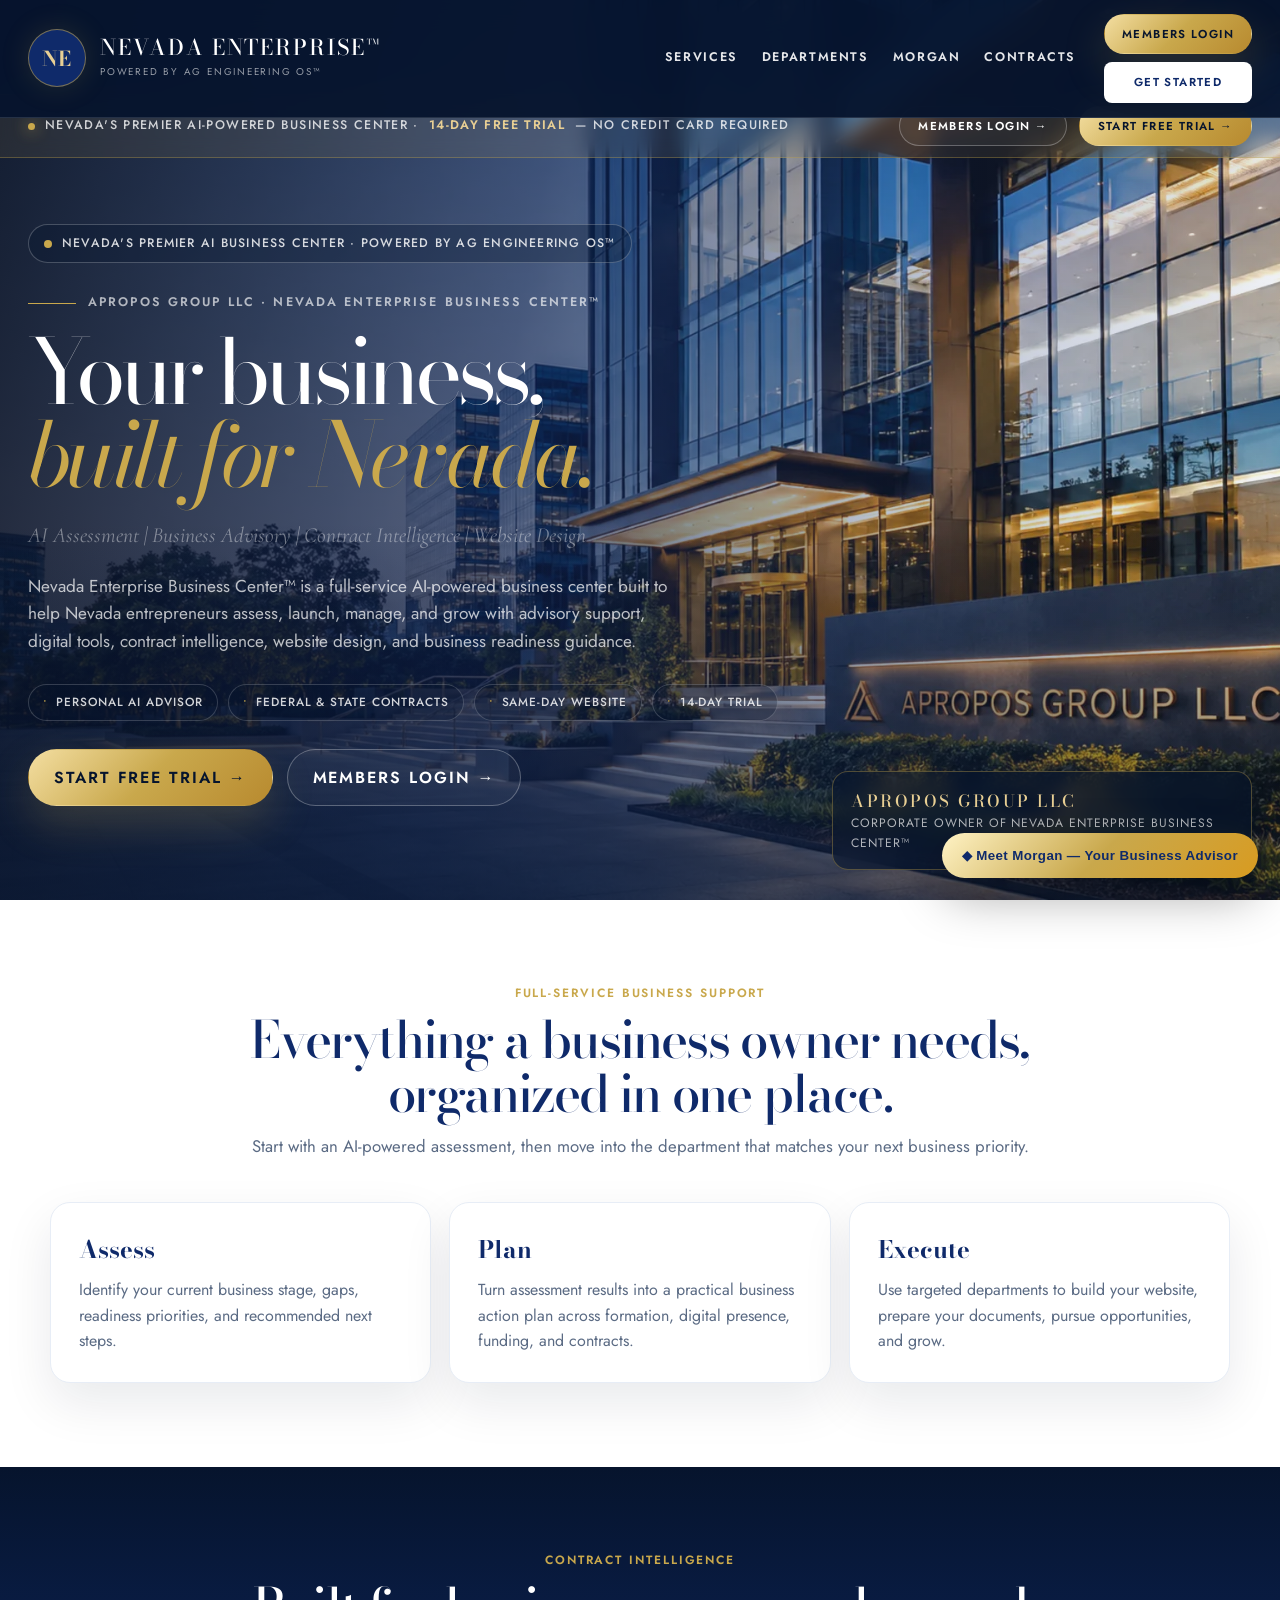
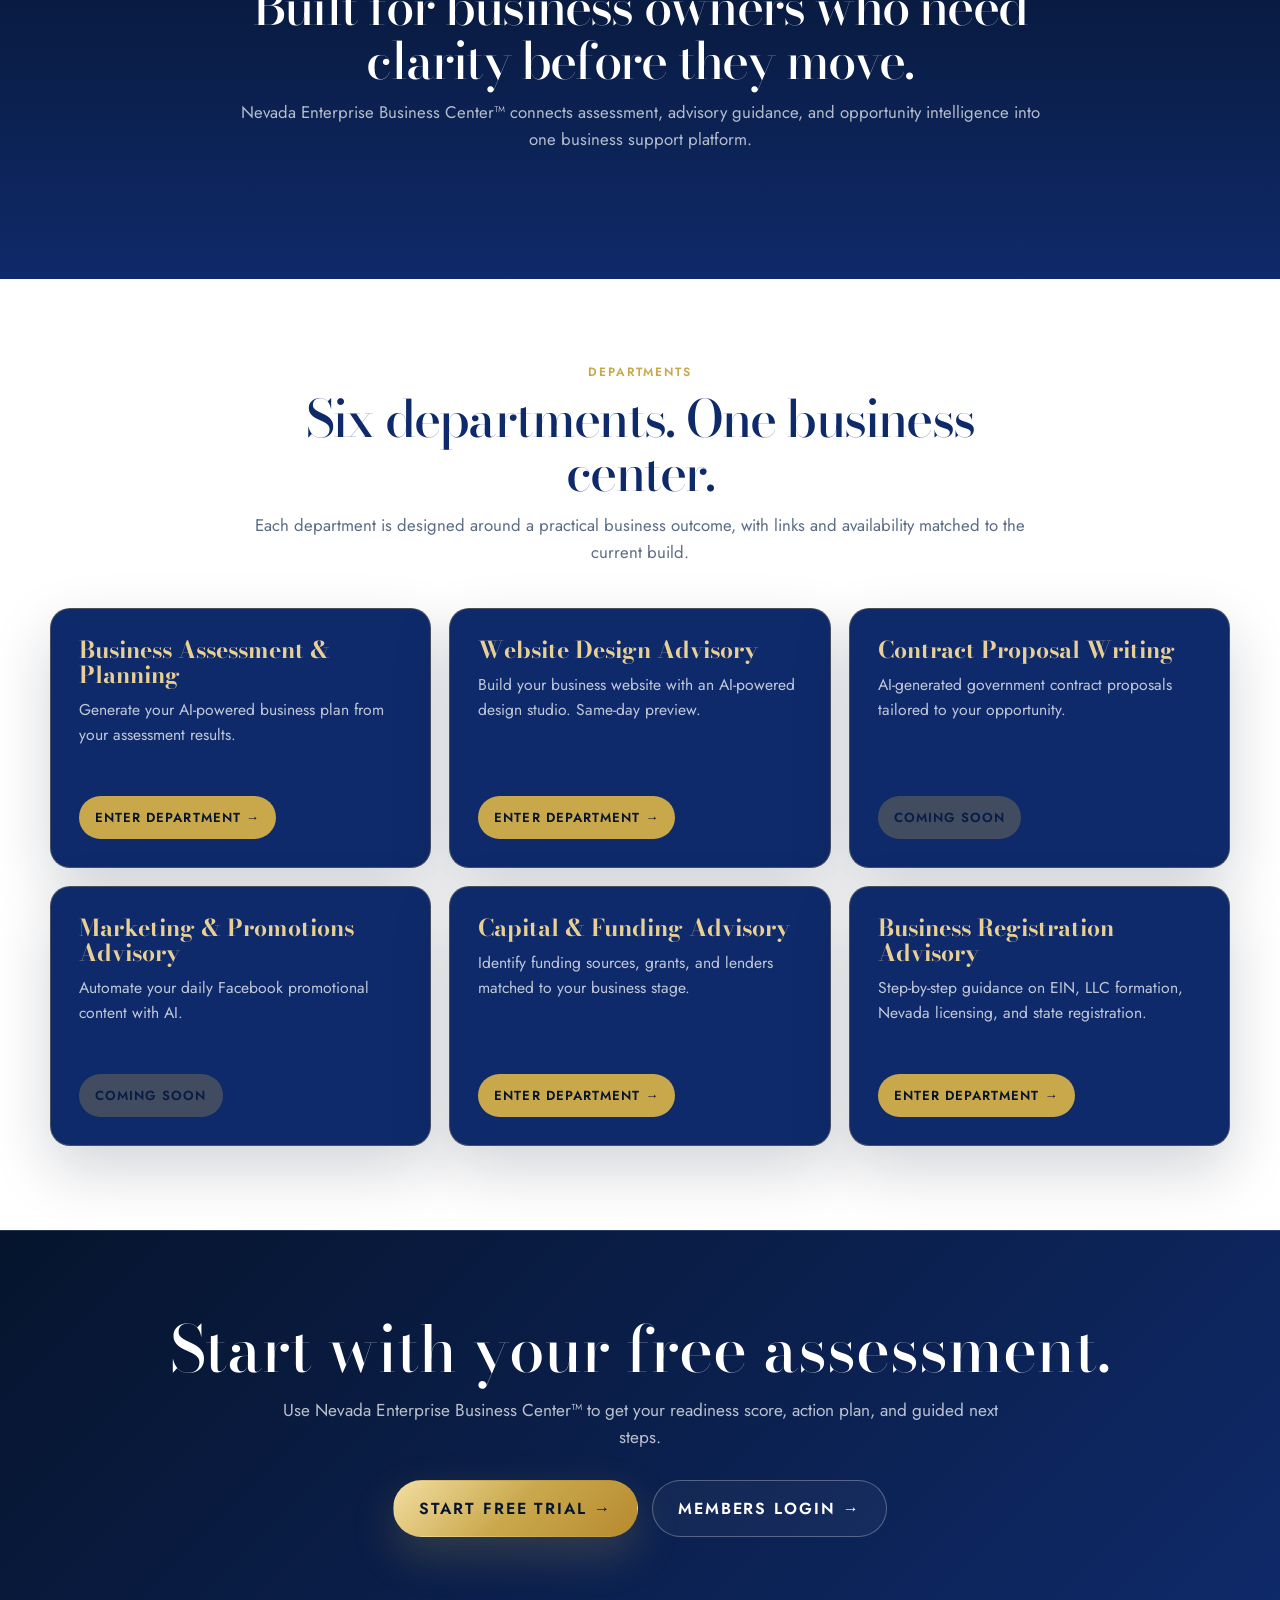
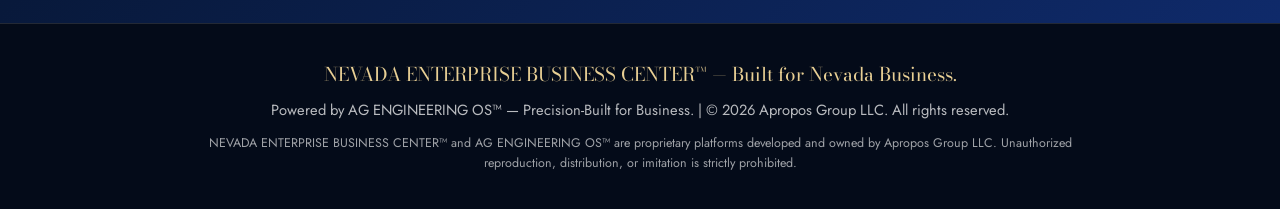
==== commit 3762b29a: "Design: Gold Standard homepage — CapGen visual standard applied" ====
--- a/index.html
+++ b/index.html
@@ -3,24 +3,38 @@
 <head>
 <meta charset="UTF-8">
 <meta name="viewport" content="width=device-width, initial-scale=1.0">
-<title>Nevada Enterprise Business Center</title>
-<meta name="description" content="Nevada Enterprise Business Center is an online full-service business center for entrepreneurs and small businesses.">
+<title>NEVADA ENTERPRISE BUSINESS CENTER™ | Powered by AG ENGINEERING OS™</title>
+<meta name="description" content="Nevada Enterprise Business Center™ is a full-service AI-powered business center for assessment, advisory support, contract intelligence, website design, funding guidance, and Nevada business growth.">
+<link rel="preconnect" href="https://fonts.googleapis.com">
+<link rel="preconnect" href="https://fonts.gstatic.com" crossorigin>
+<link href="https://fonts.googleapis.com/css2?family=Bodoni+Moda:ital,opsz,wght@0,6..96,400;0,6..96,500;0,6..96,700;1,6..96,400&family=Cormorant:ital,wght@0,500;1,400;1,500&family=Jost:wght@300;400;500;600&display=swap" rel="stylesheet">
 <style>
-:root{--navy:#06142d;--navy2:#0f2a6a;--gold:#c9a84c;--gold2:#e8c46a;--ink:#13233d;font-family:Arial,Helvetica,sans-serif}*{box-sizing:border-box;margin:0;padding:0}html{scroll-behavior:smooth;background:var(--navy)}body{background:var(--navy);color:var(--ink);line-height:1.6;overflow-x:hidden}a{color:inherit}.hero{position:relative;min-height:100vh;color:#fff;overflow:hidden;background:#06142d}.hero-bg{position:absolute;inset:0}.hero-bg img{width:100%;height:100%;object-fit:cover;object-position:center center;display:block}.hero-bg:after{content:"";position:absolute;z-index:2;inset:0;background:linear-gradient(90deg,rgba(6,20,45,.96),rgba(6,20,45,.86) 27%,rgba(6,20,45,.46) 52%,rgba(6,20,45,0) 82%),linear-gradient(180deg,rgba(6,20,45,.52),rgba(6,20,45,.03) 35%,rgba(6,20,45,.26))}.nav{position:relative;z-index:4;display:flex;align-items:center;justify-content:space-between;gap:28px;min-height:104px;padding:16px 4.6vw;background:rgba(3,17,43,.93);border-bottom:1px solid rgba(201,168,76,.2)}.brand{display:flex;align-items:center;gap:16px;text-decoration:none;color:#fff;min-width:330px}.mark{width:58px;height:70px;border:2px solid var(--gold2);clip-path:polygon(50% 0,100% 17%,100% 72%,50% 100%,0 72%,0 17%);display:grid;place-items:center;font:800 2rem Georgia,serif;color:var(--gold2)}.brand strong{display:block;font:600 1.28rem/1.08 Georgia,serif;text-transform:uppercase;letter-spacing:.09em}.brand small{display:block;margin-top:8px;color:rgba(255,255,255,.65);font-size:.58rem;text-transform:uppercase;letter-spacing:.42em;font-weight:800}.links{display:flex;align-items:center;gap:25px;margin-left:auto}.nav-item{position:relative}.nav-item button,.plain{background:none;border:0;color:#fff;text-decoration:none;text-transform:uppercase;letter-spacing:.1em;font-size:.82rem;font-weight:800;padding:18px 0;cursor:pointer}.nav-item button:after{content:"⌄";margin-left:7px;color:var(--gold2)}.drop{position:absolute;top:100%;left:0;width:275px;background:rgba(4,16,39,.98);border:1px solid rgba(201,168,76,.28);border-radius:14px;padding:10px;box-shadow:0 22px 60px rgba(0,0,0,.4);opacity:0;visibility:hidden;transform:translateY(8px);transition:.18s}.nav-item:hover .drop,.nav-item:focus-within .drop{opacity:1;visibility:visible;transform:translateY(0)}.drop a{display:block;text-decoration:none;color:rgba(255,255,255,.84);padding:11px 12px;border-radius:10px}.drop a:hover{background:rgba(201,168,76,.14);color:#fff}.actions{display:flex;align-items:center;gap:16px}.btn{display:inline-flex;align-items:center;justify-content:center;gap:10px;border-radius:9px;text-decoration:none;font-weight:900;letter-spacing:.14em;text-transform:uppercase;font-size:.72rem;padding:15px 26px;border:1px solid transparent;transition:.18s}.btn:hover{transform:translateY(-2px)}.gold{background:linear-gradient(135deg,#fff3c5,var(--gold),#d89b20);color:#06142d}.outline{border-color:rgba(255,255,255,.38);color:#fff;background:rgba(255,255,255,.04)}.hero-content{position:relative;z-index:3;width:min(720px,92vw);margin-left:4.6vw;padding:9.5vh 0 90px}.badge{display:inline-flex;gap:10px;align-items:center;padding:8px 16px;border:1px solid rgba(255,255,255,.28);border-radius:999px;background:rgba(255,255,255,.06);text-transform:uppercase;letter-spacing:.16em;font-size:.76rem;font-weight:900}.badge:before{content:"";width:8px;height:8px;border-radius:50%;background:var(--gold2)}h1{margin-top:26px;font:500 clamp(3.2rem,5.7vw,6.15rem)/.99 Georgia,serif;letter-spacing:-.055em;text-shadow:0 8px 40px rgba(0,0,0,.35)}.sub{margin-top:18px;font:italic clamp(1.65rem,2.5vw,2.5rem)/1.15 Georgia,serif;color:#e3c17a}.rule{width:74px;height:3px;background:var(--gold2);margin:30px 0 20px;border-radius:99px}.copy{max-width:560px;color:rgba(255,255,255,.86);font-size:1.08rem;line-height:1.55}.icons{display:flex;flex-wrap:wrap;gap:28px;margin:28px 0 24px;max-width:700px}.icon{width:84px;text-align:center;color:#fff;font-size:.86rem;line-height:1.18}.icon b{display:block;color:var(--gold2);font-size:1.55rem;line-height:1.1;margin-bottom:7px}.trust{display:flex;flex-wrap:wrap;gap:10px;margin:22px 0 30px}.pill{border:1px solid rgba(255,255,255,.25);background:rgba(3,17,43,.42);border-radius:999px;padding:8px 14px;text-transform:uppercase;letter-spacing:.11em;font-size:.68rem;font-weight:900;color:rgba(255,255,255,.84)}.pill:before{content:"●";color:var(--gold2);font-size:.66rem;margin-right:8px}.hero-actions{display:flex;gap:18px;align-items:flex-start;flex-wrap:wrap}.note{font-size:.72rem;color:rgba(255,255,255,.62);margin-top:7px}.corp-label{position:absolute;right:4.4vw;bottom:3.9vh;z-index:3;padding:14px 18px;border:1px solid rgba(232,196,106,.44);border-radius:12px;background:rgba(5,14,33,.58);box-shadow:0 18px 48px rgba(0,0,0,.35);backdrop-filter:blur(6px);color:#fff;text-align:left}.corp-label strong{display:block;color:var(--gold2);font:600 1.15rem/1.1 Georgia,serif;letter-spacing:.16em;text-transform:uppercase}.corp-label span{display:block;margin-top:4px;color:rgba(255,255,255,.76);font-size:.73rem;letter-spacing:.08em;text-transform:uppercase}.section{background:#fff;padding:72px 24px}.inner{max-width:1180px;margin:0 auto}.head{text-align:center;max-width:800px;margin:0 auto 42px}.eyebrow{font-size:.72rem;letter-spacing:.18em;text-transform:uppercase;font-weight:900;color:var(--gold);margin-bottom:10px}.section h2{font:600 clamp(2.1rem,4vw,3.8rem)/1.05 Georgia,serif;letter-spacing:-.035em;margin-bottom:12px;color:var(--navy2)}.lede{font-size:1.05rem;color:#50617a;line-height:1.75}.cards,.dept-grid{display:grid;grid-template-columns:repeat(3,1fr);gap:18px}.card{background:#fff;border:1px solid #e3e8f3;border-radius:18px;padding:28px;box-shadow:0 18px 42px rgba(15,42,106,.08)}.card h3,.dept h3{font:600 1.45rem/1.1 Georgia,serif;margin-bottom:10px;color:var(--navy2)}.card p{color:#596981}.dark{background:linear-gradient(180deg,#06142d,#0f2a6a);color:#fff}.dark h2,.dark .card h3{color:#fff}.dark .lede,.dark .card p{color:rgba(255,255,255,.72)}.dark .card{background:rgba(255,255,255,.06);border-color:rgba(255,255,255,.14);box-shadow:none}.dept{background:#0f2a6a;color:#fff;border-radius:18px;padding:26px;border:1px solid rgba(201,168,76,.28);min-height:208px;display:flex;flex-direction:column}.dept h3{color:#e7c56c}.dept p{color:rgba(255,255,255,.76);font-size:.95rem;flex:1}.dept a{align-self:flex-start;margin-top:18px;color:#06142d;background:var(--gold);padding:10px 16px;border-radius:10px;text-decoration:none;font-weight:900;font-size:.82rem}.cta{background:linear-gradient(135deg,#06142d,#0f2a6a 62%,#193b87);color:#fff;text-align:center;padding:86px 22px}.cta h2{font:600 clamp(2.3rem,5vw,4.3rem)/1 Georgia,serif;margin-bottom:14px}.cta p{max-width:680px;margin:0 auto 28px;color:rgba(255,255,255,.72);font-size:1.08rem}.cta-actions{display:flex;justify-content:center;gap:16px;flex-wrap:wrap}footer{background:#040b19;color:rgba(255,255,255,.55);padding:34px 22px;text-align:center}.footer-tag{font:1.1rem Georgia,serif;color:#e7c56c;margin-bottom:8px}.coach-launcher{position:fixed;right:22px;bottom:22px;z-index:1000;display:flex;align-items:center;gap:10px;background:linear-gradient(135deg,#fff3c5,var(--gold),#d89b20);color:#06142d;border:0;border-radius:999px;padding:14px 20px;font-weight:900;letter-spacing:.05em;box-shadow:0 18px 48px rgba(0,0,0,.32);cursor:pointer}@media(max-width:1180px){.nav{flex-wrap:wrap}.links{order:3;width:100%;justify-content:center}.corp-label{display:none}}@media(max-width:900px){.links{display:none}.brand{min-width:260px}.brand strong{font-size:1rem}.brand small{letter-spacing:.25em}.hero-content{margin:0;padding:58px 22px 70px;width:100%;background:linear-gradient(180deg,rgba(6,20,45,.48),rgba(6,20,45,.86))}.cards,.dept-grid{grid-template-columns:1fr}.section{padding:56px 20px}}
+:root{--ink:#06142d;--navy2:#0F2A6A;--gold:#C9A84C;--gold-2:#e8cf94;--white:#FFFFFF;--line:rgba(255,255,255,.12);--disp:'Bodoni Moda',serif;--subdisp:'Cormorant',serif;--body:'Jost',Arial,sans-serif}*{box-sizing:border-box;margin:0;padding:0}html{scroll-behavior:smooth;background:var(--ink)}body{font-family:var(--body);background:var(--ink);color:var(--white);overflow-x:hidden;line-height:1.6}a{color:inherit}.site-nav{position:fixed;inset:0 0 auto 0;z-index:50;background:rgba(6,20,45,.94);border-bottom:1px solid var(--line);backdrop-filter:blur(14px)}.nav-inner{min-height:94px;max-width:1440px;margin:0 auto;padding:14px 28px;display:flex;align-items:center;gap:28px}.brand{display:flex;align-items:center;gap:14px;text-decoration:none;min-width:330px}.brand-mark{width:58px;height:58px;border-radius:50%;background:var(--navy2);border:1px solid rgba(201,168,76,.55);display:grid;place-items:center;color:var(--gold-2);font:700 1.28rem var(--disp);letter-spacing:.02em;box-shadow:0 0 30px rgba(201,168,76,.15)}.brand-copy strong{display:block;font:500 1.35rem/1 var(--disp);letter-spacing:.09em;text-transform:uppercase}.brand-copy span{display:block;margin-top:5px;color:rgba(255,255,255,.58);font-size:.62rem;letter-spacing:.18em;text-transform:uppercase}.nav-links{display:flex;align-items:center;gap:24px;margin-left:auto}.nav-links a{font-size:.78rem;font-weight:600;letter-spacing:.13em;text-transform:uppercase;text-decoration:none;color:rgba(255,255,255,.9)}.nav-links a:hover{color:var(--gold-2)}.nav-actions{display:flex;flex-direction:column;gap:8px;align-items:stretch}.nav-actions .btn{min-width:148px;padding:10px 17px;font-size:.72rem}.btn{display:inline-flex;align-items:center;justify-content:center;gap:8px;border-radius:999px;text-decoration:none;font-weight:600;letter-spacing:.12em;text-transform:uppercase;border:1px solid transparent;cursor:pointer;transition:.18s}.btn:hover{transform:translateY(-2px)}.btn-gold{background:linear-gradient(135deg,#f3dea1,var(--gold),#b88a2f);color:var(--ink);box-shadow:0 18px 44px rgba(201,168,76,.22)}.btn-white{background:#fff;color:var(--navy2);border-radius:8px}.btn-ghost{background:rgba(255,255,255,.04);color:#fff;border-color:rgba(255,255,255,.28)}.cta-bar{position:fixed;top:94px;left:0;right:0;z-index:45;background:rgba(201,168,76,.10);border-top:1px solid rgba(201,168,76,.32);border-bottom:1px solid rgba(201,168,76,.32);backdrop-filter:blur(10px)}.cta-inner{max-width:1440px;margin:0 auto;padding:11px 28px;display:flex;align-items:center;justify-content:space-between;gap:20px}.announcement{display:flex;align-items:center;gap:10px;color:rgba(255,255,255,.78);font-size:.78rem;font-weight:500;letter-spacing:.11em;text-transform:uppercase}.announcement:before{content:'';width:7px;height:7px;border-radius:50%;background:var(--gold);box-shadow:0 0 15px var(--gold)}.announcement strong{color:var(--gold-2);font-weight:600}.bar-actions{display:flex;align-items:center;gap:12px}.bar-actions .btn{padding:10px 18px;font-size:.72rem}.hero{position:relative;min-height:100vh;padding-top:148px;display:flex;align-items:center;background-image:linear-gradient(100deg,rgba(7,15,34,.92) 0%,rgba(11,28,72,.70) 40%,rgba(15,42,106,.28) 68%,rgba(15,42,106,0) 100%),url('/assets/nevada-enterprise-hero.webp');background-size:cover;background-position:center;background-repeat:no-repeat}.hero:after{content:'';position:absolute;inset:0;background:linear-gradient(180deg,rgba(6,20,45,0) 58%,rgba(6,20,45,.58) 100%);pointer-events:none}.hero-inner{position:relative;z-index:2;max-width:1440px;width:100%;margin:0 auto;padding:74px 28px 92px}.hero-content{max-width:760px}.hero-badge{display:inline-flex;align-items:center;gap:10px;border:1px solid rgba(255,255,255,.22);border-radius:999px;padding:9px 15px;color:rgba(255,255,255,.82);font-size:.77rem;font-weight:500;letter-spacing:.10em;text-transform:uppercase;background:rgba(6,20,45,.32)}.hero-badge:before{content:'';width:8px;height:8px;border-radius:50%;background:var(--gold);animation:pulse 1.8s infinite}@keyframes pulse{0%,100%{box-shadow:0 0 0 0 rgba(201,168,76,.4)}50%{box-shadow:0 0 0 8px rgba(201,168,76,0)}}.eyebrow{margin-top:30px;color:rgba(255,255,255,.65);font-size:.78rem;font-weight:600;letter-spacing:.17em;text-transform:uppercase}.eyebrow:before{content:'';display:inline-block;width:48px;height:1px;background:var(--gold);vertical-align:middle;margin-right:12px}.hero h1{font-family:var(--disp);font-weight:400;font-size:clamp(3.7rem,7vw,7.2rem);line-height:.92;letter-spacing:-.055em;margin-top:18px}.hero h1 em{display:block;color:var(--gold);font-style:italic}.system-line{font-family:var(--subdisp);font-style:italic;font-size:1.35rem;color:rgba(255,255,255,.40);margin-top:22px}.hero-copy{max-width:650px;margin-top:20px;color:rgba(255,255,255,.72);font-size:1.08rem}.trust-pills{display:flex;flex-wrap:wrap;gap:10px;margin:28px 0}.trust-pill{border:1px solid rgba(255,255,255,.18);border-radius:999px;padding:8px 14px;color:rgba(255,255,255,.82);font-size:.74rem;font-weight:500;letter-spacing:.08em;text-transform:uppercase;background:rgba(6,20,45,.28)}.trust-pill:before{content:'•';color:var(--gold);margin-right:8px}.hero-actions{display:flex;flex-wrap:wrap;gap:14px}.hero-actions .btn{padding:15px 25px}.corp-note{position:absolute;right:28px;bottom:28px;z-index:3;max-width:420px;border:1px solid rgba(201,168,76,.36);background:rgba(6,20,45,.56);backdrop-filter:blur(10px);border-radius:16px;padding:16px 18px}.corp-note strong{display:block;color:var(--gold-2);font:500 1.05rem var(--disp);letter-spacing:.15em;text-transform:uppercase}.corp-note span{display:block;color:rgba(255,255,255,.68);font-size:.76rem;letter-spacing:.08em;text-transform:uppercase}.section{background:#fff;color:#13233d;padding:84px 28px}.section.dark{background:linear-gradient(180deg,var(--ink),var(--navy2));color:#fff}.inner{max-width:1180px;margin:0 auto}.section-head{text-align:center;max-width:820px;margin:0 auto 42px}.section .kicker{color:var(--gold);font-size:.75rem;text-transform:uppercase;letter-spacing:.16em;font-weight:600;margin-bottom:10px}.section h2{font-family:var(--disp);font-size:clamp(2.25rem,4vw,4rem);font-weight:500;line-height:1.05;color:var(--navy2);letter-spacing:-.035em}.section.dark h2{color:#fff}.lede{margin-top:12px;color:#5b6b84;font-size:1.05rem}.dark .lede{color:rgba(255,255,255,.70)}.process-grid,.dept-grid{display:grid;grid-template-columns:repeat(3,1fr);gap:18px}.process-card{background:#fff;border:1px solid #e7edf6;border-radius:20px;padding:28px;box-shadow:0 20px 50px rgba(6,20,45,.09)}.process-card h3{font-family:var(--disp);font-size:1.5rem;color:var(--navy2);margin-bottom:8px}.process-card p{color:#5b6b84}.dept{background:var(--navy2);color:#fff;border:1px solid rgba(201,168,76,.30);border-radius:20px;padding:28px;min-height:260px;display:flex;flex-direction:column;box-shadow:0 24px 60px rgba(6,20,45,.18)}.dept h3{font-family:var(--disp);font-size:1.45rem;color:var(--gold-2);line-height:1.08;margin-bottom:10px}.dept p{color:rgba(255,255,255,.74);font-size:.98rem;flex:1}.dept a,.dept span.dept-disabled{align-self:flex-start;margin-top:22px;background:var(--gold);color:var(--ink);border:0;border-radius:999px;padding:11px 16px;text-decoration:none;font-size:.82rem;font-weight:600;letter-spacing:.08em;text-transform:uppercase}.dept span.dept-disabled{opacity:.62;cursor:not-allowed;background:rgba(201,168,76,.44)}.cta{background:linear-gradient(135deg,var(--ink),var(--navy2));text-align:center;color:#fff;padding:86px 28px;border-top:1px solid var(--line)}.cta h2{font-family:var(--disp);font-weight:500;font-size:clamp(2.4rem,5vw,4.5rem);line-height:1}.cta p{max-width:720px;margin:16px auto 28px;color:rgba(255,255,255,.72);font-size:1.08rem}.footer{background:#040b19;color:rgba(255,255,255,.62);text-align:center;padding:36px 24px;border-top:1px solid var(--line)}.footer-tag{font-family:var(--disp);font-size:1.18rem;color:var(--gold-2);margin-bottom:8px}.footer-sub{color:rgba(255,255,255,.72);font-size:.92rem}.legal{max-width:920px;margin:12px auto 0;font-size:.78rem;line-height:1.55}.coach-launcher{position:fixed;right:22px;bottom:22px;z-index:80;border:0;border-radius:999px;padding:15px 20px;background:linear-gradient(135deg,#fff3c5,var(--gold),#d89b20);color:var(--navy2);font-weight:600;letter-spacing:.03em;box-shadow:0 18px 48px rgba(0,0,0,.34);cursor:pointer}.coach-panel{position:fixed;right:22px;bottom:84px;z-index:81;width:min(430px,calc(100vw - 28px));height:min(620px,calc(100vh - 116px));background:#fff;border:1px solid rgba(15,42,106,.18);border-radius:22px;box-shadow:0 30px 90px rgba(0,0,0,.38);display:none;flex-direction:column;overflow:hidden}.coach-panel.open{display:flex}.coach-head{background:linear-gradient(135deg,var(--ink),var(--navy2));color:#fff;padding:18px 20px;display:flex;justify-content:space-between;gap:14px}.coach-title{font-weight:600}.coach-sub{font-size:.78rem;color:rgba(255,255,255,.68);margin-top:3px}.coach-close{background:none;border:0;color:#fff;font-size:1.35rem;cursor:pointer}.coach-messages{flex:1;overflow-y:auto;padding:18px;background:#f7f9fd;display:flex;flex-direction:column;gap:12px}.coach-msg{max-width:88%;padding:12px 14px;border-radius:16px;font-size:.94rem;line-height:1.5;white-space:pre-wrap}.coach-msg.assistant{align-self:flex-start;background:#fff;border:1px solid #e3e8f3;border-left:4px solid var(--gold);color:#13233d}.coach-msg.user{align-self:flex-end;background:var(--navy2);color:#fff}.coach-form{padding:14px;background:#fff;border-top:1px solid #e3e8f3;display:flex;gap:8px}.coach-form textarea{flex:1;resize:none;height:46px;border:1px solid #d9e1ef;border-radius:14px;padding:12px;font-family:var(--body);font-size:.94rem}.coach-form button{border:0;border-radius:14px;background:var(--navy2);color:#fff;font-weight:600;padding:0 16px}.coach-note{padding:0 14px 12px;background:#fff;color:#69778f;font-size:.72rem;line-height:1.35}@media(max-width:1050px){.site-nav{position:relative}.cta-bar{position:relative;top:auto}.nav-inner{align-items:flex-start}.nav-links{display:none}.nav-actions{margin-left:auto}.hero{padding-top:0}.corp-note{display:none}.cta-inner{flex-direction:column;align-items:flex-start}.bar-actions{width:100%}.bar-actions .btn{flex:1}.process-grid,.dept-grid{grid-template-columns:1fr}.hero h1{font-size:clamp(3.3rem,13vw,5.2rem)}}@media(max-width:680px){.nav-inner{padding:14px 18px}.brand{min-width:0}.brand-mark{width:50px;height:50px;font-size:1.05rem}.brand-copy strong{font-size:1.02rem}.brand-copy span{font-size:.52rem;letter-spacing:.12em}.nav-actions .btn{min-width:132px;padding:9px 12px}.hero-inner{padding:52px 20px 72px}.hero-copy{font-size:1rem}.hero-actions .btn{width:100%}.coach-launcher{right:14px;bottom:14px}.coach-panel{right:14px;bottom:74px;width:calc(100vw - 28px)}}
 </style>
 </head>
 <body>
+<header class="site-nav">
+  <div class="nav-inner">
+    <a class="brand" href="/"><span class="brand-mark">NE</span><span class="brand-copy"><strong>NEVADA ENTERPRISE™</strong><span>Powered by AG ENGINEERING OS™</span></span></a>
+    <nav class="nav-links"><a href="#services">Services</a><a href="#departments">Departments</a><a href="#morgan">Morgan</a><a href="#contracts">Contracts</a></nav>
+    <div class="nav-actions"><a class="btn btn-gold" href="/login">Members Login</a><a class="btn btn-white" href="/assessment.html">Get Started</a></div>
+  </div>
+</header>
+<div class="cta-bar">
+  <div class="cta-inner"><div class="announcement">Nevada's Premier AI-Powered Business Center · <strong>14-Day Free Trial</strong> — No Credit Card Required</div><div class="bar-actions"><a class="btn btn-ghost" href="/login">Members Login →</a><a class="btn btn-gold" href="/assessment.html">Start Free Trial →</a></div></div>
+</div>
 <main>
-<section class="hero" id="home">
-<div class="hero-bg"><img src="/assets/nevada-enterprise-hero.webp?v=20260628-8" alt="Nevada Enterprise Business Center headquarters"></div>
-<header class="nav"><a class="brand" href="#home"><span class="mark">N</span><span><strong>Nevada Enterprise<br>Business Center</strong><small>Launch · Grow · Succeed</small></span></a><nav class="links"><div class="nav-item"><button>Services</button><div class="drop"><a href="#services">Business Formation</a><a href="#services">Business Support</a><a href="#services">Planning & Strategy</a><a href="#departments">Funding Resources</a><a href="#departments">Contract Opportunities</a><a href="#departments">Websites & Branding</a></div></div><div class="nav-item"><button>Solutions</button><div class="drop"><a href="#departments">Start a Business</a><a href="#departments">Grow a Business</a><a href="https://capgen.aproposgroupllc.com">Government Contracting</a><a href="https://ai4websitedesign.com">Digital Business Tools</a></div></div><div class="nav-item"><button>Resources</button><div class="drop"><a href="/login">Business Assessment</a><a href="#mission">Readiness Guidance</a><a href="#departments">Funding Guidance</a><a href="#departments">Contracting Support</a></div></div><a class="plain" href="#mission">About Us</a><a class="plain" href="#pricing">Pricing</a></nav><div class="actions"><a class="btn outline" href="/login">Member Login</a><a class="btn gold" href="/login">Start Free Trial</a></div></header>
-<div class="hero-content"><div class="badge">Your Partner in Business Success</div><h1>Nevada Enterprise<br>Business Center</h1><div class="sub">An Online Full-Service Business Center</div><div class="rule"></div><p class="copy">Everything you need to start, manage, and grow your business — all in one place. Expert support. Powerful tools. Real opportunities.</p><div class="icons"><div class="icon"><b>▦</b>Business<br>Formation</div><div class="icon"><b>◎</b>Business<br>Support</div><div class="icon"><b>▰</b>Planning &<br>Strategy</div><div class="icon"><b>$</b>Funding<br>Resources</div><div class="icon"><b>▤</b>Contract<br>Opportunities</div><div class="icon"><b>◉</b>Websites &<br>Branding</div></div><div class="trust"><span class="pill">Expert Guidance</span><span class="pill">Fast & Secure</span><span class="pill">All-In-One Platform</span><span class="pill">Trusted by Entrepreneurs</span></div><div class="hero-actions"><div><a class="btn gold" href="/login">Start Free Trial →</a><div class="note">No credit card required</div></div><a class="btn outline" href="/login">Member Login →</a></div></div>
-<div class="corp-label"><strong>APROPOS GROUP LLC</strong><span>Corporate owner of Nevada Enterprise Business Center</span></div>
-</section>
-<section class="section" id="services"><div class="inner"><div class="head"><div class="eyebrow">Full-Service Business Support</div><h2>Everything a business owner needs, organized in one place.</h2><p class="lede">Whether you're starting your first business, growing an established company, or expanding into government contracting, every journey begins with understanding where your business stands today and what steps should come next.</p></div><div class="cards"><div class="card"><h3>Assess</h3><p>Start with an AI-guided business assessment that identifies your current stage, gaps, priorities, and next best actions.</p></div><div class="card"><h3>Plan</h3><p>Receive a structured business action plan with practical steps across formation, digital presence, funding, customers, and contracts.</p></div><div class="card"><h3>Execute</h3><p>Move directly into departments designed to help you build websites, pursue contracts, create documents, and grow your business.</p></div></div></div></section>
-<section class="section dark" id="mission"><div class="inner"><div class="head"><div class="eyebrow">Vision & Mission</div><h2>Continuous access to business guidance, tools, and technology.</h2><p class="lede">Our vision is to ensure that every entrepreneur has continuous access to the tools, guidance, and technology needed to build a successful enterprise.</p></div><div class="cards"><div class="card"><h3>Formation</h3><p>Support for business registration, structure, licensing, and the foundation needed to operate properly.</p></div><div class="card"><h3>Digital Transformation</h3><p>Websites, branding, automation, marketing systems, and customer-facing digital tools for modern businesses.</p></div><div class="card"><h3>Contract Readiness</h3><p>Government contracting support, opportunity intelligence, capability positioning, and proposal readiness.</p></div></div></div></section>
-<section class="section" id="departments"><div class="inner"><div class="head"><div class="eyebrow">Our Departments</div><h2>Six departments. One business center.</h2><p class="lede">Step into the department that matches the work you need done — not just advice, but practical business services connected to a single platform.</p></div><div class="dept-grid"><div class="dept"><h3>Business Assessment & Planning</h3><p>Generate your AI-powered business plan from your assessment results.</p><a href="/login">Enter Department →</a></div><div class="dept"><h3>Website Design Advisory</h3><p>Build your business website with an AI-powered design studio.</p><a href="https://ai4websitedesign.com">Enter Department →</a></div><div class="dept"><h3>Contract Proposal Writing</h3><p>Generate professional proposal support with AI assistance.</p><a href="https://capgen.aproposgroupllc.com">Enter Department →</a></div><div class="dept"><h3>Marketing & Promotions Advisory</h3><p>Automate promotional content and campaign planning.</p><a href="/login">Enter Department →</a></div><div class="dept"><h3>Capital & Funding Advisory</h3><p>Identify funding sources, grants, and lenders matched to your stage.</p><a href="/login">Enter Department →</a></div><div class="dept"><h3>Business Registration Advisory</h3><p>Get guidance on EIN, LLC formation, licensing, and registration.</p><a href="/login">Enter Department →</a></div></div></div></section>
-<section class="cta" id="pricing"><h2>Ready to build your enterprise?</h2><p>Start with the Nevada Enterprise Business Center assessment and receive your readiness score, action plan, and guided next steps.</p><div class="cta-actions"><a class="btn gold" href="/login">Start Free Trial →</a><a class="btn outline" href="/login">Returning Member →</a></div></section>
-</main><footer><div class="footer-tag">Built for Business. Powered by Technology. Guided by Intelligence.</div><div><strong>NEVADA ENTERPRISE BUSINESS CENTER™</strong> by Apropos Group LLC</div></footer><button class="coach-launcher">◆ AI Business Coach</button>
+<section class="hero" id="home"><div class="hero-inner"><div class="hero-content"><div class="hero-badge">Nevada's Premier AI Business Center · Powered by AG ENGINEERING OS™</div><div class="eyebrow">Apropos Group LLC · Nevada Enterprise Business Center™</div><h1>Your business,<em>built for Nevada.</em></h1><div class="system-line">AI Assessment | Business Advisory | Contract Intelligence | Website Design</div><p class="hero-copy">Nevada Enterprise Business Center™ is a full-service AI-powered business center built to help Nevada entrepreneurs assess, launch, manage, and grow with advisory support, digital tools, contract intelligence, website design, and business readiness guidance.</p><div class="trust-pills"><span class="trust-pill">Personal AI Advisor</span><span class="trust-pill">Federal & State Contracts</span><span class="trust-pill">Same-Day Website</span><span class="trust-pill">14-Day Trial</span></div><div class="hero-actions"><a class="btn btn-gold" href="/assessment.html">Start Free Trial →</a><a class="btn btn-ghost" href="/login">Members Login →</a></div></div><div class="corp-note"><strong>APROPOS GROUP LLC</strong><span>Corporate owner of Nevada Enterprise Business Center™</span></div></div></section>
+<section class="section" id="services"><div class="inner"><div class="section-head"><div class="kicker">Full-Service Business Support</div><h2>Everything a business owner needs, organized in one place.</h2><p class="lede">Start with an AI-powered assessment, then move into the department that matches your next business priority.</p></div><div class="process-grid"><div class="process-card"><h3>Assess</h3><p>Identify your current business stage, gaps, readiness priorities, and recommended next steps.</p></div><div class="process-card"><h3>Plan</h3><p>Turn assessment results into a practical business action plan across formation, digital presence, funding, and contracts.</p></div><div class="process-card"><h3>Execute</h3><p>Use targeted departments to build your website, prepare your documents, pursue opportunities, and grow.</p></div></div></div></section>
+<section class="section dark" id="contracts"><div class="inner"><div class="section-head"><div class="kicker">Contract Intelligence</div><h2>Built for business owners who need clarity before they move.</h2><p class="lede">Nevada Enterprise Business Center™ connects assessment, advisory guidance, and opportunity intelligence into one business support platform.</p></div></div></section>
+<section class="section" id="departments"><div class="inner"><div class="section-head"><div class="kicker">Departments</div><h2>Six departments. One business center.</h2><p class="lede">Each department is designed around a practical business outcome, with links and availability matched to the current build.</p></div><div class="dept-grid"><div class="dept"><h3>Business Assessment & Planning</h3><p>Generate your AI-powered business plan from your assessment results.</p><a href="/assessment.html">Enter Department →</a></div><div class="dept"><h3>Website Design Advisory</h3><p>Build your business website with an AI-powered design studio. Same-day preview.</p><a href="/website-builder.html">Enter Department →</a></div><div class="dept"><h3>Contract Proposal Writing</h3><p>AI-generated government contract proposals tailored to your opportunity.</p><span class="dept-disabled">Coming Soon</span></div><div class="dept"><h3>Marketing & Promotions Advisory</h3><p>Automate your daily Facebook promotional content with AI.</p><span class="dept-disabled">Coming Soon</span></div><div class="dept"><h3>Capital & Funding Advisory</h3><p>Identify funding sources, grants, and lenders matched to your business stage.</p><a href="#">Enter Department →</a></div><div class="dept"><h3>Business Registration Advisory</h3><p>Step-by-step guidance on EIN, LLC formation, Nevada licensing, and state registration.</p><a href="#">Enter Department →</a></div></div></div></section>
+<section class="cta" id="pricing"><h2>Start with your free assessment.</h2><p>Use Nevada Enterprise Business Center™ to get your readiness score, action plan, and guided next steps.</p><div class="hero-actions" style="justify-content:center"><a class="btn btn-gold" href="/assessment.html">Start Free Trial →</a><a class="btn btn-ghost" href="/login">Members Login →</a></div></section>
+</main>
+<footer class="footer"><div class="footer-tag">NEVADA ENTERPRISE BUSINESS CENTER™ — Built for Nevada Business.</div><div class="footer-sub">Powered by AG ENGINEERING OS™ — Precision-Built for Business. | © 2026 Apropos Group LLC. All rights reserved.</div><div class="legal">NEVADA ENTERPRISE BUSINESS CENTER™ and AG ENGINEERING OS™ are proprietary platforms developed and owned by Apropos Group LLC. Unauthorized reproduction, distribution, or imitation is strictly prohibited.</div></footer>
+<button class="coach-launcher" id="coachLauncher" type="button">◆ Meet Morgan — Your Business Advisor</button>
+<section class="coach-panel" id="coachPanel" aria-label="Morgan AI Business Advisor"><div class="coach-head"><div><div class="coach-title">Morgan — Your Business Advisor</div><div class="coach-sub">Assigned to you by Nevada Enterprise Business Center™</div></div><button class="coach-close" id="coachClose" type="button" aria-label="Close Morgan">×</button></div><div class="coach-messages" id="coachMessages"><div class="coach-msg assistant">Hi — I'm Morgan, your AI Business Advisor at the Nevada Enterprise Business Center. To give you personalized guidance, start your free assessment or sign in as a returning member. I'm happy to answer general questions in the meantime.</div></div><form class="coach-form" id="coachForm"><textarea id="coachInput" placeholder="Ask Morgan a question..." required></textarea><button id="coachSend" type="submit">Send</button></form><div class="coach-note">Educational business guidance only. No legal, tax, financial, funding, grant, or contract award guarantees.</div></section>
+<script>
+(function(){const launcher=document.getElementById('coachLauncher'),panel=document.getElementById('coachPanel'),close=document.getElementById('coachClose'),form=document.getElementById('coachForm'),input=document.getElementById('coachInput'),send=document.getElementById('coachSend'),messages=document.getElementById('coachMessages'),history=[];function openCoach(){panel.classList.add('open');setTimeout(()=>input.focus(),80)}function closeCoach(){panel.classList.remove('open')}function addMessage(role,text){const div=document.createElement('div');div.className='coach-msg '+role;div.textContent=text;messages.appendChild(div);messages.scrollTop=messages.scrollHeight;if(role==='user'||role==='assistant')history.push({role,content:text});while(history.length>8)history.shift();return div}launcher.addEventListener('click',openCoach);close.addEventListener('click',closeCoach);input.addEventListener('keydown',e=>{if(e.key==='Enter'&&!e.shiftKey){e.preventDefault();form.requestSubmit()}});form.addEventListener('submit',async e=>{e.preventDefault();const text=input.value.trim();if(!text)return;input.value='';addMessage('user',text);send.disabled=true;const thinking=addMessage('assistant','Morgan is reviewing your question...');try{const response=await fetch('/.netlify/functions/ai-agent-coach',{method:'POST',headers:{'Content-Type':'application/json'},body:JSON.stringify({message:text,history:history.slice(0,-1)})});const data=await response.json();thinking.textContent=data.ok?data.reply:(data.error||'I could not complete that request. Please try again.');if(data.ok)history.push({role:'assistant',content:thinking.textContent})}catch(err){thinking.textContent='I could not reach Morgan right now. Please try again after the site finishes redeploying.'}finally{send.disabled=false;messages.scrollTop=messages.scrollHeight}})})();
+</script>
 </body>
 </html>
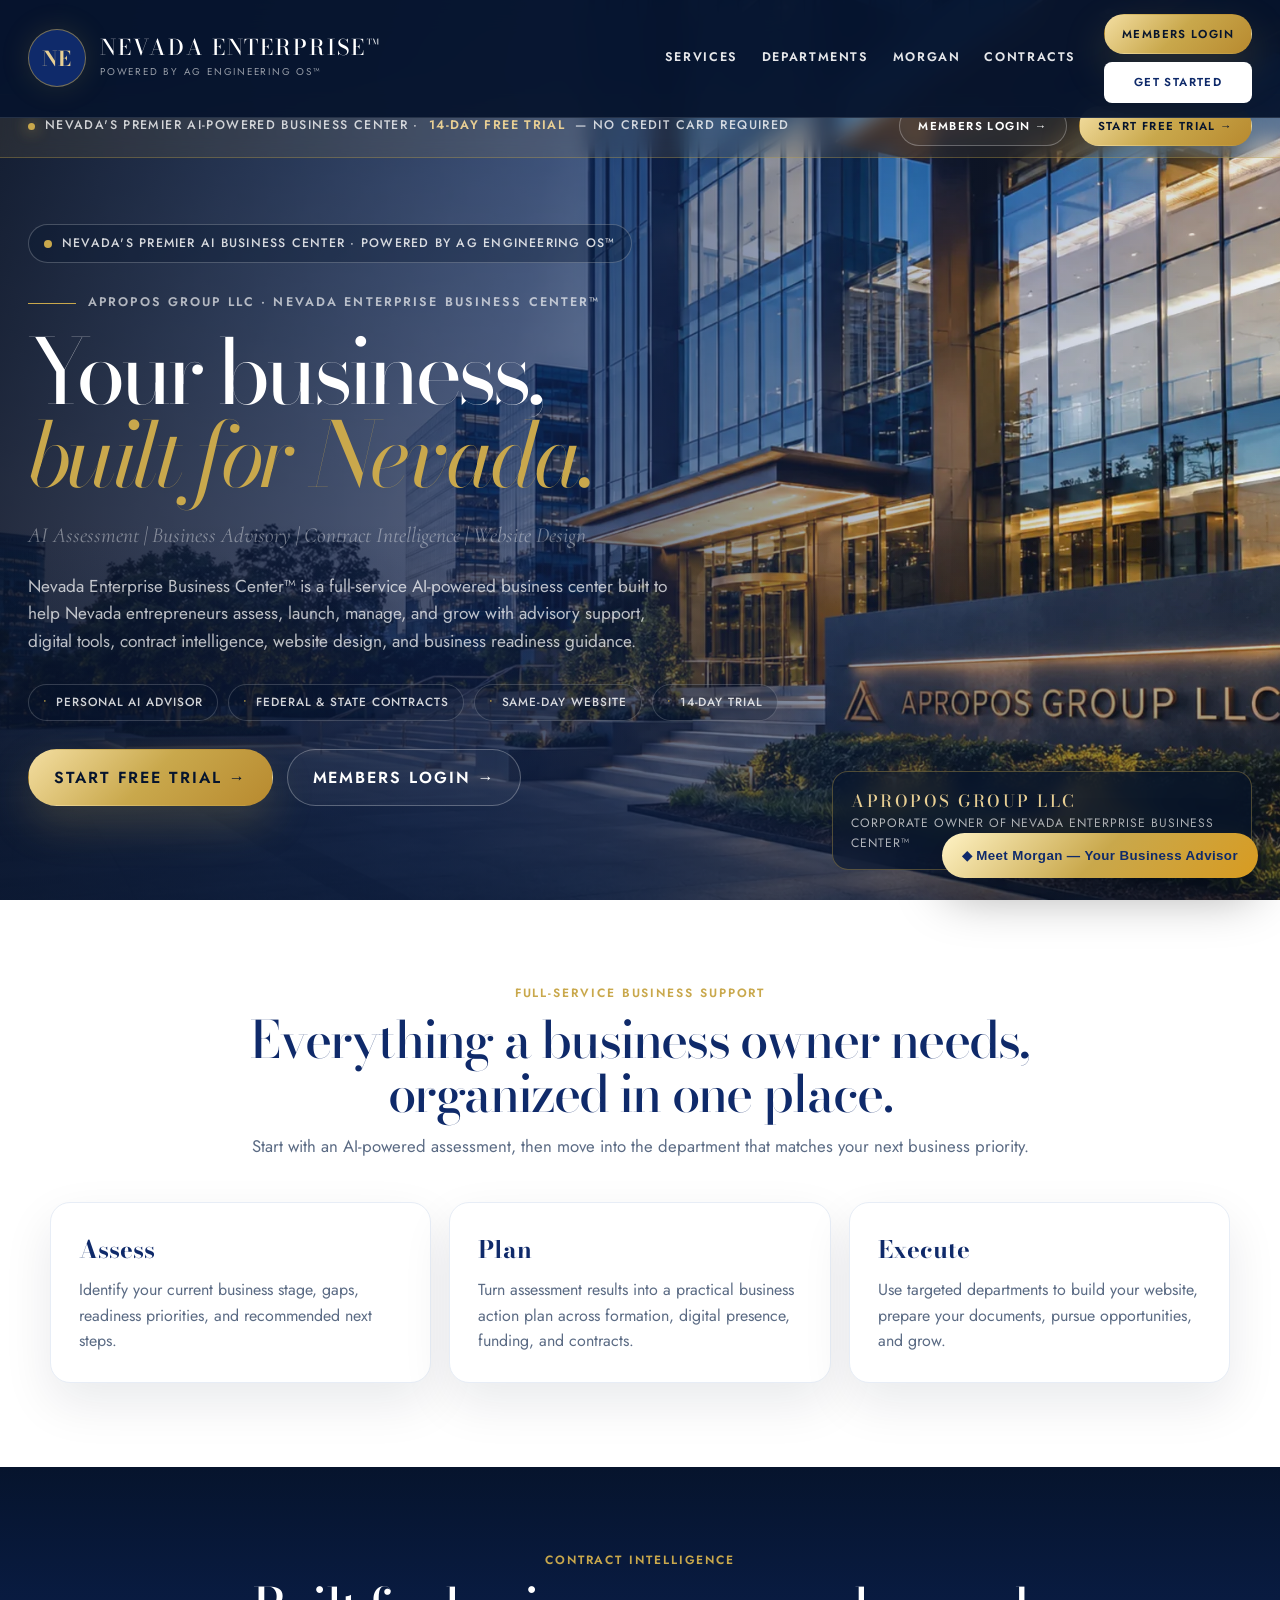
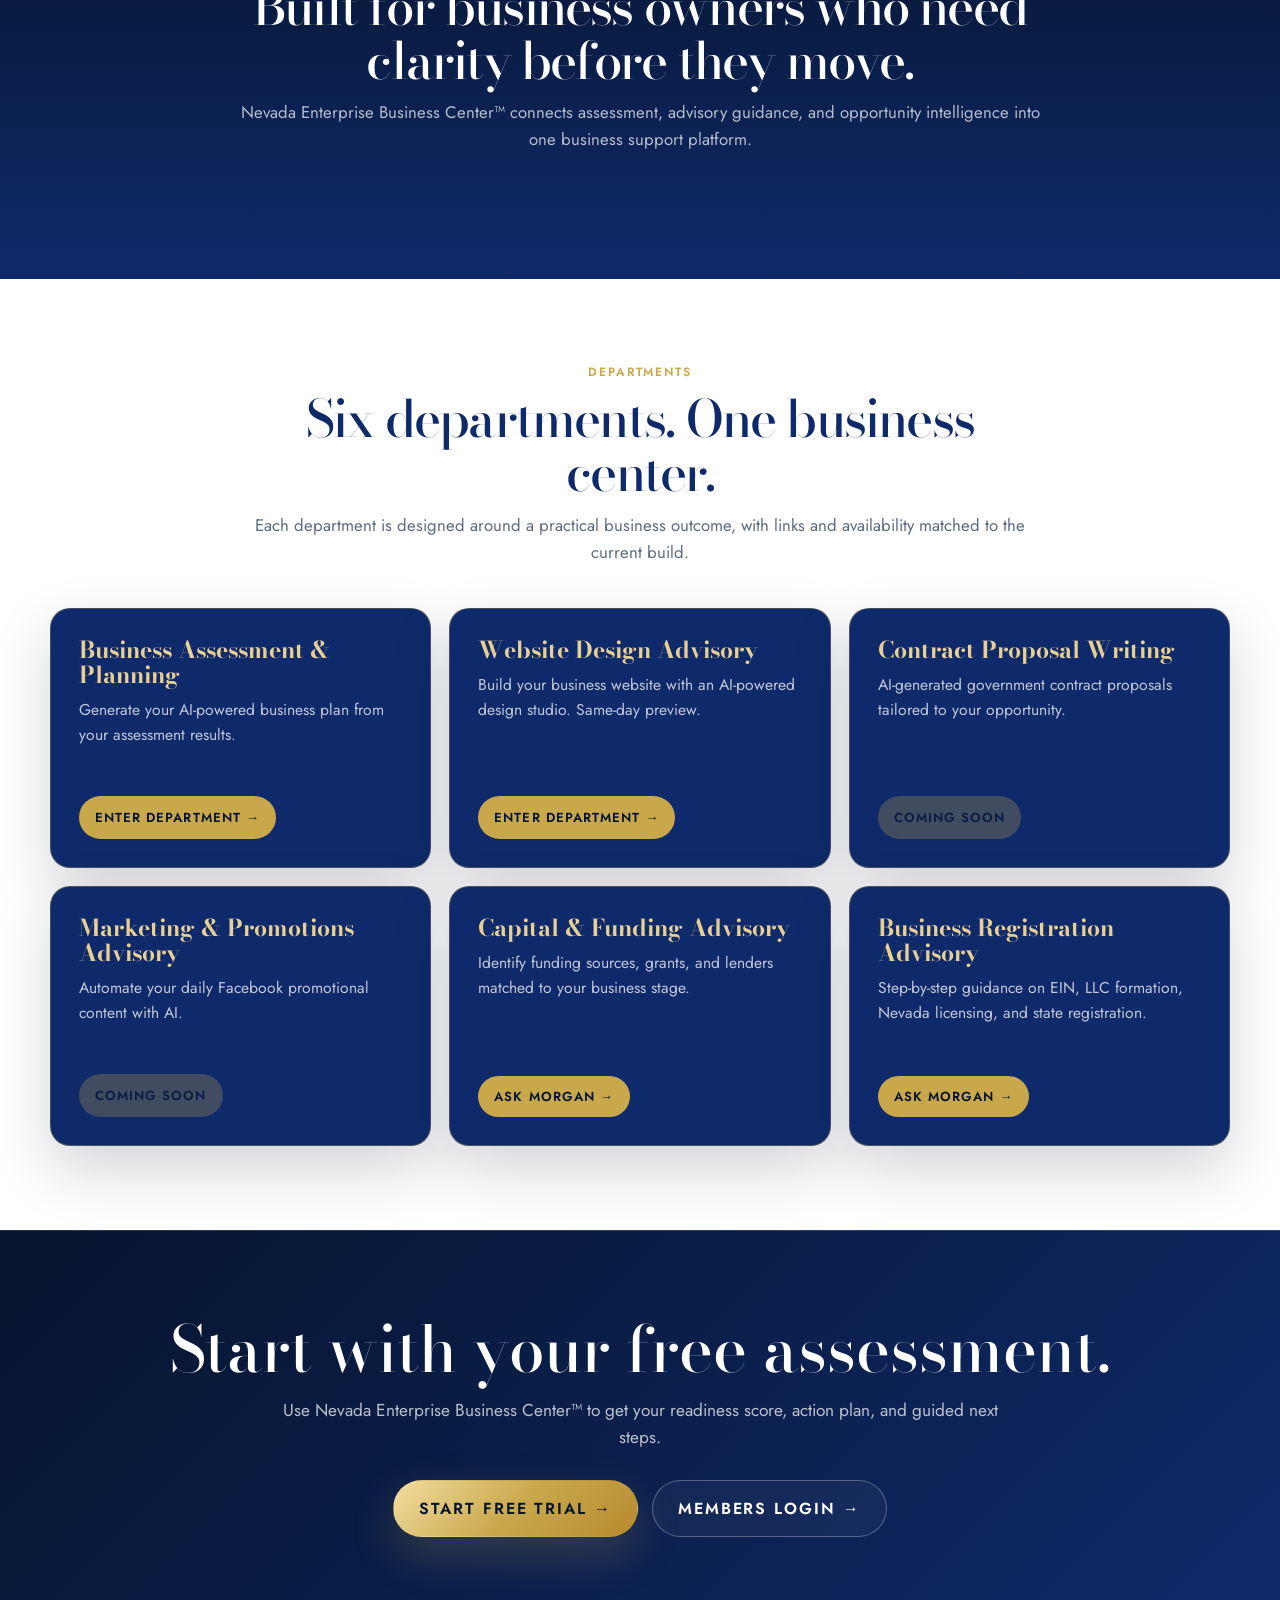
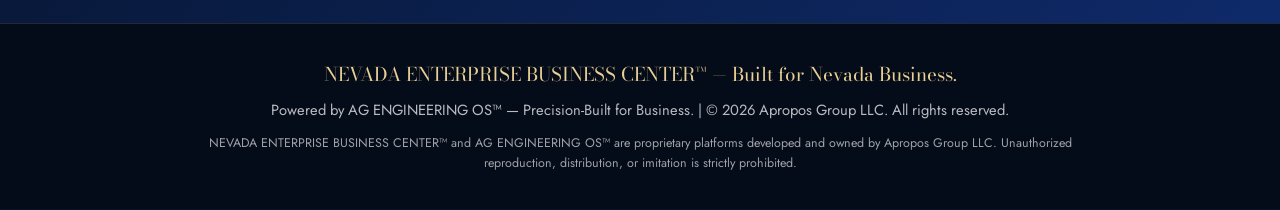
==== commit 3abcdd22: "Fix homepage navigation and CTA targets" ====
--- a/index.html
+++ b/index.html
@@ -9,14 +9,14 @@
 <link rel="preconnect" href="https://fonts.gstatic.com" crossorigin>
 <link href="https://fonts.googleapis.com/css2?family=Bodoni+Moda:ital,opsz,wght@0,6..96,400;0,6..96,500;0,6..96,700;1,6..96,400&family=Cormorant:ital,wght@0,500;1,400;1,500&family=Jost:wght@300;400;500;600&display=swap" rel="stylesheet">
 <style>
-:root{--ink:#06142d;--navy2:#0F2A6A;--gold:#C9A84C;--gold-2:#e8cf94;--white:#FFFFFF;--line:rgba(255,255,255,.12);--disp:'Bodoni Moda',serif;--subdisp:'Cormorant',serif;--body:'Jost',Arial,sans-serif}*{box-sizing:border-box;margin:0;padding:0}html{scroll-behavior:smooth;background:var(--ink)}body{font-family:var(--body);background:var(--ink);color:var(--white);overflow-x:hidden;line-height:1.6}a{color:inherit}.site-nav{position:fixed;inset:0 0 auto 0;z-index:50;background:rgba(6,20,45,.94);border-bottom:1px solid var(--line);backdrop-filter:blur(14px)}.nav-inner{min-height:94px;max-width:1440px;margin:0 auto;padding:14px 28px;display:flex;align-items:center;gap:28px}.brand{display:flex;align-items:center;gap:14px;text-decoration:none;min-width:330px}.brand-mark{width:58px;height:58px;border-radius:50%;background:var(--navy2);border:1px solid rgba(201,168,76,.55);display:grid;place-items:center;color:var(--gold-2);font:700 1.28rem var(--disp);letter-spacing:.02em;box-shadow:0 0 30px rgba(201,168,76,.15)}.brand-copy strong{display:block;font:500 1.35rem/1 var(--disp);letter-spacing:.09em;text-transform:uppercase}.brand-copy span{display:block;margin-top:5px;color:rgba(255,255,255,.58);font-size:.62rem;letter-spacing:.18em;text-transform:uppercase}.nav-links{display:flex;align-items:center;gap:24px;margin-left:auto}.nav-links a{font-size:.78rem;font-weight:600;letter-spacing:.13em;text-transform:uppercase;text-decoration:none;color:rgba(255,255,255,.9)}.nav-links a:hover{color:var(--gold-2)}.nav-actions{display:flex;flex-direction:column;gap:8px;align-items:stretch}.nav-actions .btn{min-width:148px;padding:10px 17px;font-size:.72rem}.btn{display:inline-flex;align-items:center;justify-content:center;gap:8px;border-radius:999px;text-decoration:none;font-weight:600;letter-spacing:.12em;text-transform:uppercase;border:1px solid transparent;cursor:pointer;transition:.18s}.btn:hover{transform:translateY(-2px)}.btn-gold{background:linear-gradient(135deg,#f3dea1,var(--gold),#b88a2f);color:var(--ink);box-shadow:0 18px 44px rgba(201,168,76,.22)}.btn-white{background:#fff;color:var(--navy2);border-radius:8px}.btn-ghost{background:rgba(255,255,255,.04);color:#fff;border-color:rgba(255,255,255,.28)}.cta-bar{position:fixed;top:94px;left:0;right:0;z-index:45;background:rgba(201,168,76,.10);border-top:1px solid rgba(201,168,76,.32);border-bottom:1px solid rgba(201,168,76,.32);backdrop-filter:blur(10px)}.cta-inner{max-width:1440px;margin:0 auto;padding:11px 28px;display:flex;align-items:center;justify-content:space-between;gap:20px}.announcement{display:flex;align-items:center;gap:10px;color:rgba(255,255,255,.78);font-size:.78rem;font-weight:500;letter-spacing:.11em;text-transform:uppercase}.announcement:before{content:'';width:7px;height:7px;border-radius:50%;background:var(--gold);box-shadow:0 0 15px var(--gold)}.announcement strong{color:var(--gold-2);font-weight:600}.bar-actions{display:flex;align-items:center;gap:12px}.bar-actions .btn{padding:10px 18px;font-size:.72rem}.hero{position:relative;min-height:100vh;padding-top:148px;display:flex;align-items:center;background-image:linear-gradient(100deg,rgba(7,15,34,.92) 0%,rgba(11,28,72,.70) 40%,rgba(15,42,106,.28) 68%,rgba(15,42,106,0) 100%),url('/assets/nevada-enterprise-hero.webp');background-size:cover;background-position:center;background-repeat:no-repeat}.hero:after{content:'';position:absolute;inset:0;background:linear-gradient(180deg,rgba(6,20,45,0) 58%,rgba(6,20,45,.58) 100%);pointer-events:none}.hero-inner{position:relative;z-index:2;max-width:1440px;width:100%;margin:0 auto;padding:74px 28px 92px}.hero-content{max-width:760px}.hero-badge{display:inline-flex;align-items:center;gap:10px;border:1px solid rgba(255,255,255,.22);border-radius:999px;padding:9px 15px;color:rgba(255,255,255,.82);font-size:.77rem;font-weight:500;letter-spacing:.10em;text-transform:uppercase;background:rgba(6,20,45,.32)}.hero-badge:before{content:'';width:8px;height:8px;border-radius:50%;background:var(--gold);animation:pulse 1.8s infinite}@keyframes pulse{0%,100%{box-shadow:0 0 0 0 rgba(201,168,76,.4)}50%{box-shadow:0 0 0 8px rgba(201,168,76,0)}}.eyebrow{margin-top:30px;color:rgba(255,255,255,.65);font-size:.78rem;font-weight:600;letter-spacing:.17em;text-transform:uppercase}.eyebrow:before{content:'';display:inline-block;width:48px;height:1px;background:var(--gold);vertical-align:middle;margin-right:12px}.hero h1{font-family:var(--disp);font-weight:400;font-size:clamp(3.7rem,7vw,7.2rem);line-height:.92;letter-spacing:-.055em;margin-top:18px}.hero h1 em{display:block;color:var(--gold);font-style:italic}.system-line{font-family:var(--subdisp);font-style:italic;font-size:1.35rem;color:rgba(255,255,255,.40);margin-top:22px}.hero-copy{max-width:650px;margin-top:20px;color:rgba(255,255,255,.72);font-size:1.08rem}.trust-pills{display:flex;flex-wrap:wrap;gap:10px;margin:28px 0}.trust-pill{border:1px solid rgba(255,255,255,.18);border-radius:999px;padding:8px 14px;color:rgba(255,255,255,.82);font-size:.74rem;font-weight:500;letter-spacing:.08em;text-transform:uppercase;background:rgba(6,20,45,.28)}.trust-pill:before{content:'•';color:var(--gold);margin-right:8px}.hero-actions{display:flex;flex-wrap:wrap;gap:14px}.hero-actions .btn{padding:15px 25px}.corp-note{position:absolute;right:28px;bottom:28px;z-index:3;max-width:420px;border:1px solid rgba(201,168,76,.36);background:rgba(6,20,45,.56);backdrop-filter:blur(10px);border-radius:16px;padding:16px 18px}.corp-note strong{display:block;color:var(--gold-2);font:500 1.05rem var(--disp);letter-spacing:.15em;text-transform:uppercase}.corp-note span{display:block;color:rgba(255,255,255,.68);font-size:.76rem;letter-spacing:.08em;text-transform:uppercase}.section{background:#fff;color:#13233d;padding:84px 28px}.section.dark{background:linear-gradient(180deg,var(--ink),var(--navy2));color:#fff}.inner{max-width:1180px;margin:0 auto}.section-head{text-align:center;max-width:820px;margin:0 auto 42px}.section .kicker{color:var(--gold);font-size:.75rem;text-transform:uppercase;letter-spacing:.16em;font-weight:600;margin-bottom:10px}.section h2{font-family:var(--disp);font-size:clamp(2.25rem,4vw,4rem);font-weight:500;line-height:1.05;color:var(--navy2);letter-spacing:-.035em}.section.dark h2{color:#fff}.lede{margin-top:12px;color:#5b6b84;font-size:1.05rem}.dark .lede{color:rgba(255,255,255,.70)}.process-grid,.dept-grid{display:grid;grid-template-columns:repeat(3,1fr);gap:18px}.process-card{background:#fff;border:1px solid #e7edf6;border-radius:20px;padding:28px;box-shadow:0 20px 50px rgba(6,20,45,.09)}.process-card h3{font-family:var(--disp);font-size:1.5rem;color:var(--navy2);margin-bottom:8px}.process-card p{color:#5b6b84}.dept{background:var(--navy2);color:#fff;border:1px solid rgba(201,168,76,.30);border-radius:20px;padding:28px;min-height:260px;display:flex;flex-direction:column;box-shadow:0 24px 60px rgba(6,20,45,.18)}.dept h3{font-family:var(--disp);font-size:1.45rem;color:var(--gold-2);line-height:1.08;margin-bottom:10px}.dept p{color:rgba(255,255,255,.74);font-size:.98rem;flex:1}.dept a,.dept span.dept-disabled{align-self:flex-start;margin-top:22px;background:var(--gold);color:var(--ink);border:0;border-radius:999px;padding:11px 16px;text-decoration:none;font-size:.82rem;font-weight:600;letter-spacing:.08em;text-transform:uppercase}.dept span.dept-disabled{opacity:.62;cursor:not-allowed;background:rgba(201,168,76,.44)}.cta{background:linear-gradient(135deg,var(--ink),var(--navy2));text-align:center;color:#fff;padding:86px 28px;border-top:1px solid var(--line)}.cta h2{font-family:var(--disp);font-weight:500;font-size:clamp(2.4rem,5vw,4.5rem);line-height:1}.cta p{max-width:720px;margin:16px auto 28px;color:rgba(255,255,255,.72);font-size:1.08rem}.footer{background:#040b19;color:rgba(255,255,255,.62);text-align:center;padding:36px 24px;border-top:1px solid var(--line)}.footer-tag{font-family:var(--disp);font-size:1.18rem;color:var(--gold-2);margin-bottom:8px}.footer-sub{color:rgba(255,255,255,.72);font-size:.92rem}.legal{max-width:920px;margin:12px auto 0;font-size:.78rem;line-height:1.55}.coach-launcher{position:fixed;right:22px;bottom:22px;z-index:80;border:0;border-radius:999px;padding:15px 20px;background:linear-gradient(135deg,#fff3c5,var(--gold),#d89b20);color:var(--navy2);font-weight:600;letter-spacing:.03em;box-shadow:0 18px 48px rgba(0,0,0,.34);cursor:pointer}.coach-panel{position:fixed;right:22px;bottom:84px;z-index:81;width:min(430px,calc(100vw - 28px));height:min(620px,calc(100vh - 116px));background:#fff;border:1px solid rgba(15,42,106,.18);border-radius:22px;box-shadow:0 30px 90px rgba(0,0,0,.38);display:none;flex-direction:column;overflow:hidden}.coach-panel.open{display:flex}.coach-head{background:linear-gradient(135deg,var(--ink),var(--navy2));color:#fff;padding:18px 20px;display:flex;justify-content:space-between;gap:14px}.coach-title{font-weight:600}.coach-sub{font-size:.78rem;color:rgba(255,255,255,.68);margin-top:3px}.coach-close{background:none;border:0;color:#fff;font-size:1.35rem;cursor:pointer}.coach-messages{flex:1;overflow-y:auto;padding:18px;background:#f7f9fd;display:flex;flex-direction:column;gap:12px}.coach-msg{max-width:88%;padding:12px 14px;border-radius:16px;font-size:.94rem;line-height:1.5;white-space:pre-wrap}.coach-msg.assistant{align-self:flex-start;background:#fff;border:1px solid #e3e8f3;border-left:4px solid var(--gold);color:#13233d}.coach-msg.user{align-self:flex-end;background:var(--navy2);color:#fff}.coach-form{padding:14px;background:#fff;border-top:1px solid #e3e8f3;display:flex;gap:8px}.coach-form textarea{flex:1;resize:none;height:46px;border:1px solid #d9e1ef;border-radius:14px;padding:12px;font-family:var(--body);font-size:.94rem}.coach-form button{border:0;border-radius:14px;background:var(--navy2);color:#fff;font-weight:600;padding:0 16px}.coach-note{padding:0 14px 12px;background:#fff;color:#69778f;font-size:.72rem;line-height:1.35}@media(max-width:1050px){.site-nav{position:relative}.cta-bar{position:relative;top:auto}.nav-inner{align-items:flex-start}.nav-links{display:none}.nav-actions{margin-left:auto}.hero{padding-top:0}.corp-note{display:none}.cta-inner{flex-direction:column;align-items:flex-start}.bar-actions{width:100%}.bar-actions .btn{flex:1}.process-grid,.dept-grid{grid-template-columns:1fr}.hero h1{font-size:clamp(3.3rem,13vw,5.2rem)}}@media(max-width:680px){.nav-inner{padding:14px 18px}.brand{min-width:0}.brand-mark{width:50px;height:50px;font-size:1.05rem}.brand-copy strong{font-size:1.02rem}.brand-copy span{font-size:.52rem;letter-spacing:.12em}.nav-actions .btn{min-width:132px;padding:9px 12px}.hero-inner{padding:52px 20px 72px}.hero-copy{font-size:1rem}.hero-actions .btn{width:100%}.coach-launcher{right:14px;bottom:14px}.coach-panel{right:14px;bottom:74px;width:calc(100vw - 28px)}}
+:root{--ink:#06142d;--navy2:#0F2A6A;--gold:#C9A84C;--gold-2:#e8cf94;--white:#FFFFFF;--line:rgba(255,255,255,.12);--disp:'Bodoni Moda',serif;--subdisp:'Cormorant',serif;--body:'Jost',Arial,sans-serif}*{box-sizing:border-box;margin:0;padding:0}html{scroll-behavior:smooth;background:var(--ink)}body{font-family:var(--body);background:var(--ink);color:var(--white);overflow-x:hidden;line-height:1.6}a{color:inherit}.site-nav{position:fixed;inset:0 0 auto 0;z-index:50;background:rgba(6,20,45,.94);border-bottom:1px solid var(--line);backdrop-filter:blur(14px)}.nav-inner{min-height:94px;max-width:1440px;margin:0 auto;padding:14px 28px;display:flex;align-items:center;gap:28px}.brand{display:flex;align-items:center;gap:14px;text-decoration:none;min-width:330px}.brand-mark{width:58px;height:58px;border-radius:50%;background:var(--navy2);border:1px solid rgba(201,168,76,.55);display:grid;place-items:center;color:var(--gold-2);font:700 1.28rem var(--disp);letter-spacing:.02em;box-shadow:0 0 30px rgba(201,168,76,.15)}.brand-copy strong{display:block;font:500 1.35rem/1 var(--disp);letter-spacing:.09em;text-transform:uppercase}.brand-copy span{display:block;margin-top:5px;color:rgba(255,255,255,.58);font-size:.62rem;letter-spacing:.18em;text-transform:uppercase}.nav-links{display:flex;align-items:center;gap:24px;margin-left:auto}.nav-links a{font-size:.78rem;font-weight:600;letter-spacing:.13em;text-transform:uppercase;text-decoration:none;color:rgba(255,255,255,.9)}.nav-links a:hover{color:var(--gold-2)}.nav-actions{display:flex;flex-direction:column;gap:8px;align-items:stretch}.nav-actions .btn{min-width:148px;padding:10px 17px;font-size:.72rem}.btn{display:inline-flex;align-items:center;justify-content:center;gap:8px;border-radius:999px;text-decoration:none;font-weight:600;letter-spacing:.12em;text-transform:uppercase;border:1px solid transparent;cursor:pointer;transition:.18s}.btn:hover{transform:translateY(-2px)}.btn-gold{background:linear-gradient(135deg,#f3dea1,var(--gold),#b88a2f);color:var(--ink);box-shadow:0 18px 44px rgba(201,168,76,.22)}.btn-white{background:#fff;color:var(--navy2);border-radius:8px}.btn-ghost{background:rgba(255,255,255,.04);color:#fff;border-color:rgba(255,255,255,.28)}.cta-bar{position:fixed;top:94px;left:0;right:0;z-index:45;background:rgba(201,168,76,.10);border-top:1px solid rgba(201,168,76,.32);border-bottom:1px solid rgba(201,168,76,.32);backdrop-filter:blur(10px)}.cta-inner{max-width:1440px;margin:0 auto;padding:11px 28px;display:flex;align-items:center;justify-content:space-between;gap:20px}.announcement{display:flex;align-items:center;gap:10px;color:rgba(255,255,255,.78);font-size:.78rem;font-weight:500;letter-spacing:.11em;text-transform:uppercase}.announcement:before{content:'';width:7px;height:7px;border-radius:50%;background:var(--gold);box-shadow:0 0 15px var(--gold)}.announcement strong{color:var(--gold-2);font-weight:600}.bar-actions{display:flex;align-items:center;gap:12px}.bar-actions .btn{padding:10px 18px;font-size:.72rem}.hero{position:relative;min-height:100vh;padding-top:148px;display:flex;align-items:center;background-image:linear-gradient(100deg,rgba(7,15,34,.92) 0%,rgba(11,28,72,.70) 40%,rgba(15,42,106,.28) 68%,rgba(15,42,106,0) 100%),url('/assets/nevada-enterprise-hero.webp');background-size:cover;background-position:center;background-repeat:no-repeat}.hero:after{content:'';position:absolute;inset:0;background:linear-gradient(180deg,rgba(6,20,45,0) 58%,rgba(6,20,45,.58) 100%);pointer-events:none}.hero-inner{position:relative;z-index:2;max-width:1440px;width:100%;margin:0 auto;padding:74px 28px 92px}.hero-content{max-width:760px}.hero-badge{display:inline-flex;align-items:center;gap:10px;border:1px solid rgba(255,255,255,.22);border-radius:999px;padding:9px 15px;color:rgba(255,255,255,.82);font-size:.77rem;font-weight:500;letter-spacing:.10em;text-transform:uppercase;background:rgba(6,20,45,.32)}.hero-badge:before{content:'';width:8px;height:8px;border-radius:50%;background:var(--gold);animation:pulse 1.8s infinite}@keyframes pulse{0%,100%{box-shadow:0 0 0 0 rgba(201,168,76,.4)}50%{box-shadow:0 0 0 8px rgba(201,168,76,0)}}.eyebrow{margin-top:30px;color:rgba(255,255,255,.65);font-size:.78rem;font-weight:600;letter-spacing:.17em;text-transform:uppercase}.eyebrow:before{content:'';display:inline-block;width:48px;height:1px;background:var(--gold);vertical-align:middle;margin-right:12px}.hero h1{font-family:var(--disp);font-weight:400;font-size:clamp(3.7rem,7vw,7.2rem);line-height:.92;letter-spacing:-.055em;margin-top:18px}.hero h1 em{display:block;color:var(--gold);font-style:italic}.system-line{font-family:var(--subdisp);font-style:italic;font-size:1.35rem;color:rgba(255,255,255,.40);margin-top:22px}.hero-copy{max-width:650px;margin-top:20px;color:rgba(255,255,255,.72);font-size:1.08rem}.trust-pills{display:flex;flex-wrap:wrap;gap:10px;margin:28px 0}.trust-pill{border:1px solid rgba(255,255,255,.18);border-radius:999px;padding:8px 14px;color:rgba(255,255,255,.82);font-size:.74rem;font-weight:500;letter-spacing:.08em;text-transform:uppercase;background:rgba(6,20,45,.28)}.trust-pill:before{content:'•';color:var(--gold);margin-right:8px}.hero-actions{display:flex;flex-wrap:wrap;gap:14px}.hero-actions .btn{padding:15px 25px}.corp-note{position:absolute;right:28px;bottom:28px;z-index:3;max-width:420px;border:1px solid rgba(201,168,76,.36);background:rgba(6,20,45,.56);backdrop-filter:blur(10px);border-radius:16px;padding:16px 18px}.corp-note strong{display:block;color:var(--gold-2);font:500 1.05rem var(--disp);letter-spacing:.15em;text-transform:uppercase}.corp-note span{display:block;color:rgba(255,255,255,.68);font-size:.76rem;letter-spacing:.08em;text-transform:uppercase}.section{background:#fff;color:#13233d;padding:84px 28px}.section.dark{background:linear-gradient(180deg,var(--ink),var(--navy2));color:#fff}.inner{max-width:1180px;margin:0 auto}.section-head{text-align:center;max-width:820px;margin:0 auto 42px}.section .kicker{color:var(--gold);font-size:.75rem;text-transform:uppercase;letter-spacing:.16em;font-weight:600;margin-bottom:10px}.section h2{font-family:var(--disp);font-size:clamp(2.25rem,4vw,4rem);font-weight:500;line-height:1.05;color:var(--navy2);letter-spacing:-.035em}.section.dark h2{color:#fff}.lede{margin-top:12px;color:#5b6b84;font-size:1.05rem}.dark .lede{color:rgba(255,255,255,.70)}.process-grid,.dept-grid{display:grid;grid-template-columns:repeat(3,1fr);gap:18px}.process-card{background:#fff;border:1px solid #e7edf6;border-radius:20px;padding:28px;box-shadow:0 20px 50px rgba(6,20,45,.09)}.process-card h3{font-family:var(--disp);font-size:1.5rem;color:var(--navy2);margin-bottom:8px}.process-card p{color:#5b6b84}.dept{background:var(--navy2);color:#fff;border:1px solid rgba(201,168,76,.30);border-radius:20px;padding:28px;min-height:260px;display:flex;flex-direction:column;box-shadow:0 24px 60px rgba(6,20,45,.18)}.dept h3{font-family:var(--disp);font-size:1.45rem;color:var(--gold-2);line-height:1.08;margin-bottom:10px}.dept p{color:rgba(255,255,255,.74);font-size:.98rem;flex:1}.dept a,.dept button.dept-link,.dept span.dept-disabled{align-self:flex-start;margin-top:22px;background:var(--gold);color:var(--ink);border:0;border-radius:999px;padding:11px 16px;text-decoration:none;font-size:.82rem;font-weight:600;letter-spacing:.08em;text-transform:uppercase}.dept button.dept-link{font-family:var(--body);cursor:pointer}.dept span.dept-disabled{opacity:.62;cursor:not-allowed;background:rgba(201,168,76,.44)}.cta{background:linear-gradient(135deg,var(--ink),var(--navy2));text-align:center;color:#fff;padding:86px 28px;border-top:1px solid var(--line)}.cta h2{font-family:var(--disp);font-weight:500;font-size:clamp(2.4rem,5vw,4.5rem);line-height:1}.cta p{max-width:720px;margin:16px auto 28px;color:rgba(255,255,255,.72);font-size:1.08rem}.footer{background:#040b19;color:rgba(255,255,255,.62);text-align:center;padding:36px 24px;border-top:1px solid var(--line)}.footer-tag{font-family:var(--disp);font-size:1.18rem;color:var(--gold-2);margin-bottom:8px}.footer-sub{color:rgba(255,255,255,.72);font-size:.92rem}.legal{max-width:920px;margin:12px auto 0;font-size:.78rem;line-height:1.55}.morgan-anchor{position:relative;top:-130px;display:block;height:1px}.coach-launcher{position:fixed;right:22px;bottom:22px;z-index:80;border:0;border-radius:999px;padding:15px 20px;background:linear-gradient(135deg,#fff3c5,var(--gold),#d89b20);color:var(--navy2);font-weight:600;letter-spacing:.03em;box-shadow:0 18px 48px rgba(0,0,0,.34);cursor:pointer}.coach-panel{position:fixed;right:22px;bottom:84px;z-index:81;width:min(430px,calc(100vw - 28px));height:min(620px,calc(100vh - 116px));background:#fff;border:1px solid rgba(15,42,106,.18);border-radius:22px;box-shadow:0 30px 90px rgba(0,0,0,.38);display:none;flex-direction:column;overflow:hidden}.coach-panel.open{display:flex}.coach-head{background:linear-gradient(135deg,var(--ink),var(--navy2));color:#fff;padding:18px 20px;display:flex;justify-content:space-between;gap:14px}.coach-title{font-weight:600}.coach-sub{font-size:.78rem;color:rgba(255,255,255,.68);margin-top:3px}.coach-close{background:none;border:0;color:#fff;font-size:1.35rem;cursor:pointer}.coach-messages{flex:1;overflow-y:auto;padding:18px;background:#f7f9fd;display:flex;flex-direction:column;gap:12px}.coach-msg{max-width:88%;padding:12px 14px;border-radius:16px;font-size:.94rem;line-height:1.5;white-space:pre-wrap}.coach-msg.assistant{align-self:flex-start;background:#fff;border:1px solid #e3e8f3;border-left:4px solid var(--gold);color:#13233d}.coach-msg.user{align-self:flex-end;background:var(--navy2);color:#fff}.coach-form{padding:14px;background:#fff;border-top:1px solid #e3e8f3;display:flex;gap:8px}.coach-form textarea{flex:1;resize:none;height:46px;border:1px solid #d9e1ef;border-radius:14px;padding:12px;font-family:var(--body);font-size:.94rem}.coach-form button{border:0;border-radius:14px;background:var(--navy2);color:#fff;font-weight:600;padding:0 16px}.coach-note{padding:0 14px 12px;background:#fff;color:#69778f;font-size:.72rem;line-height:1.35}@media(max-width:1050px){.site-nav{position:relative}.cta-bar{position:relative;top:auto}.nav-inner{align-items:flex-start}.nav-links{display:none}.nav-actions{margin-left:auto}.hero{padding-top:0}.corp-note{display:none}.cta-inner{flex-direction:column;align-items:flex-start}.bar-actions{width:100%}.bar-actions .btn{flex:1}.process-grid,.dept-grid{grid-template-columns:1fr}.hero h1{font-size:clamp(3.3rem,13vw,5.2rem)}}@media(max-width:680px){.nav-inner{padding:14px 18px}.brand{min-width:0}.brand-mark{width:50px;height:50px;font-size:1.05rem}.brand-copy strong{font-size:1.02rem}.brand-copy span{font-size:.52rem;letter-spacing:.12em}.nav-actions .btn{min-width:132px;padding:9px 12px}.hero-inner{padding:52px 20px 72px}.hero-copy{font-size:1rem}.hero-actions .btn{width:100%}.coach-launcher{right:14px;bottom:14px}.coach-panel{right:14px;bottom:74px;width:calc(100vw - 28px)}}
 </style>
 </head>
 <body>
 <header class="site-nav">
   <div class="nav-inner">
     <a class="brand" href="/"><span class="brand-mark">NE</span><span class="brand-copy"><strong>NEVADA ENTERPRISE™</strong><span>Powered by AG ENGINEERING OS™</span></span></a>
-    <nav class="nav-links"><a href="#services">Services</a><a href="#departments">Departments</a><a href="#morgan">Morgan</a><a href="#contracts">Contracts</a></nav>
+    <nav class="nav-links"><a href="#services">Services</a><a href="#departments">Departments</a><a href="#morgan" id="morganNav">Morgan</a><a href="#contracts">Contracts</a></nav>
     <div class="nav-actions"><a class="btn btn-gold" href="/login">Members Login</a><a class="btn btn-white" href="/assessment.html">Get Started</a></div>
   </div>
 </header>
@@ -27,14 +27,15 @@
 <section class="hero" id="home"><div class="hero-inner"><div class="hero-content"><div class="hero-badge">Nevada's Premier AI Business Center · Powered by AG ENGINEERING OS™</div><div class="eyebrow">Apropos Group LLC · Nevada Enterprise Business Center™</div><h1>Your business,<em>built for Nevada.</em></h1><div class="system-line">AI Assessment | Business Advisory | Contract Intelligence | Website Design</div><p class="hero-copy">Nevada Enterprise Business Center™ is a full-service AI-powered business center built to help Nevada entrepreneurs assess, launch, manage, and grow with advisory support, digital tools, contract intelligence, website design, and business readiness guidance.</p><div class="trust-pills"><span class="trust-pill">Personal AI Advisor</span><span class="trust-pill">Federal & State Contracts</span><span class="trust-pill">Same-Day Website</span><span class="trust-pill">14-Day Trial</span></div><div class="hero-actions"><a class="btn btn-gold" href="/assessment.html">Start Free Trial →</a><a class="btn btn-ghost" href="/login">Members Login →</a></div></div><div class="corp-note"><strong>APROPOS GROUP LLC</strong><span>Corporate owner of Nevada Enterprise Business Center™</span></div></div></section>
 <section class="section" id="services"><div class="inner"><div class="section-head"><div class="kicker">Full-Service Business Support</div><h2>Everything a business owner needs, organized in one place.</h2><p class="lede">Start with an AI-powered assessment, then move into the department that matches your next business priority.</p></div><div class="process-grid"><div class="process-card"><h3>Assess</h3><p>Identify your current business stage, gaps, readiness priorities, and recommended next steps.</p></div><div class="process-card"><h3>Plan</h3><p>Turn assessment results into a practical business action plan across formation, digital presence, funding, and contracts.</p></div><div class="process-card"><h3>Execute</h3><p>Use targeted departments to build your website, prepare your documents, pursue opportunities, and grow.</p></div></div></div></section>
 <section class="section dark" id="contracts"><div class="inner"><div class="section-head"><div class="kicker">Contract Intelligence</div><h2>Built for business owners who need clarity before they move.</h2><p class="lede">Nevada Enterprise Business Center™ connects assessment, advisory guidance, and opportunity intelligence into one business support platform.</p></div></div></section>
-<section class="section" id="departments"><div class="inner"><div class="section-head"><div class="kicker">Departments</div><h2>Six departments. One business center.</h2><p class="lede">Each department is designed around a practical business outcome, with links and availability matched to the current build.</p></div><div class="dept-grid"><div class="dept"><h3>Business Assessment & Planning</h3><p>Generate your AI-powered business plan from your assessment results.</p><a href="/assessment.html">Enter Department →</a></div><div class="dept"><h3>Website Design Advisory</h3><p>Build your business website with an AI-powered design studio. Same-day preview.</p><a href="/website-builder.html">Enter Department →</a></div><div class="dept"><h3>Contract Proposal Writing</h3><p>AI-generated government contract proposals tailored to your opportunity.</p><span class="dept-disabled">Coming Soon</span></div><div class="dept"><h3>Marketing & Promotions Advisory</h3><p>Automate your daily Facebook promotional content with AI.</p><span class="dept-disabled">Coming Soon</span></div><div class="dept"><h3>Capital & Funding Advisory</h3><p>Identify funding sources, grants, and lenders matched to your business stage.</p><a href="#">Enter Department →</a></div><div class="dept"><h3>Business Registration Advisory</h3><p>Step-by-step guidance on EIN, LLC formation, Nevada licensing, and state registration.</p><a href="#">Enter Department →</a></div></div></div></section>
+<section class="section" id="departments"><div class="inner"><div class="section-head"><div class="kicker">Departments</div><h2>Six departments. One business center.</h2><p class="lede">Each department is designed around a practical business outcome, with links and availability matched to the current build.</p></div><div class="dept-grid"><div class="dept"><h3>Business Assessment & Planning</h3><p>Generate your AI-powered business plan from your assessment results.</p><a href="/assessment.html">Enter Department →</a></div><div class="dept"><h3>Website Design Advisory</h3><p>Build your business website with an AI-powered design studio. Same-day preview.</p><a href="/website-builder.html">Enter Department →</a></div><div class="dept"><h3>Contract Proposal Writing</h3><p>AI-generated government contract proposals tailored to your opportunity.</p><span class="dept-disabled">Coming Soon</span></div><div class="dept"><h3>Marketing & Promotions Advisory</h3><p>Automate your daily Facebook promotional content with AI.</p><span class="dept-disabled">Coming Soon</span></div><div class="dept"><h3>Capital & Funding Advisory</h3><p>Identify funding sources, grants, and lenders matched to your business stage.</p><button type="button" class="dept-link" data-question="I need capital, funding, or grant readiness guidance for my Nevada business.">Ask Morgan →</button></div><div class="dept"><h3>Business Registration Advisory</h3><p>Step-by-step guidance on EIN, LLC formation, Nevada licensing, and state registration.</p><button type="button" class="dept-link" data-question="I need business registration guidance for EIN, LLC formation, Nevada licensing, and state registration.">Ask Morgan →</button></div></div></div></section>
 <section class="cta" id="pricing"><h2>Start with your free assessment.</h2><p>Use Nevada Enterprise Business Center™ to get your readiness score, action plan, and guided next steps.</p><div class="hero-actions" style="justify-content:center"><a class="btn btn-gold" href="/assessment.html">Start Free Trial →</a><a class="btn btn-ghost" href="/login">Members Login →</a></div></section>
 </main>
 <footer class="footer"><div class="footer-tag">NEVADA ENTERPRISE BUSINESS CENTER™ — Built for Nevada Business.</div><div class="footer-sub">Powered by AG ENGINEERING OS™ — Precision-Built for Business. | © 2026 Apropos Group LLC. All rights reserved.</div><div class="legal">NEVADA ENTERPRISE BUSINESS CENTER™ and AG ENGINEERING OS™ are proprietary platforms developed and owned by Apropos Group LLC. Unauthorized reproduction, distribution, or imitation is strictly prohibited.</div></footer>
+<span id="morgan" class="morgan-anchor" aria-hidden="true"></span>
 <button class="coach-launcher" id="coachLauncher" type="button">◆ Meet Morgan — Your Business Advisor</button>
 <section class="coach-panel" id="coachPanel" aria-label="Morgan AI Business Advisor"><div class="coach-head"><div><div class="coach-title">Morgan — Your Business Advisor</div><div class="coach-sub">Assigned to you by Nevada Enterprise Business Center™</div></div><button class="coach-close" id="coachClose" type="button" aria-label="Close Morgan">×</button></div><div class="coach-messages" id="coachMessages"><div class="coach-msg assistant">Hi — I'm Morgan, your AI Business Advisor at the Nevada Enterprise Business Center. To give you personalized guidance, start your free assessment or sign in as a returning member. I'm happy to answer general questions in the meantime.</div></div><form class="coach-form" id="coachForm"><textarea id="coachInput" placeholder="Ask Morgan a question..." required></textarea><button id="coachSend" type="submit">Send</button></form><div class="coach-note">Educational business guidance only. No legal, tax, financial, funding, grant, or contract award guarantees.</div></section>
 <script>
-(function(){const launcher=document.getElementById('coachLauncher'),panel=document.getElementById('coachPanel'),close=document.getElementById('coachClose'),form=document.getElementById('coachForm'),input=document.getElementById('coachInput'),send=document.getElementById('coachSend'),messages=document.getElementById('coachMessages'),history=[];function openCoach(){panel.classList.add('open');setTimeout(()=>input.focus(),80)}function closeCoach(){panel.classList.remove('open')}function addMessage(role,text){const div=document.createElement('div');div.className='coach-msg '+role;div.textContent=text;messages.appendChild(div);messages.scrollTop=messages.scrollHeight;if(role==='user'||role==='assistant')history.push({role,content:text});while(history.length>8)history.shift();return div}launcher.addEventListener('click',openCoach);close.addEventListener('click',closeCoach);input.addEventListener('keydown',e=>{if(e.key==='Enter'&&!e.shiftKey){e.preventDefault();form.requestSubmit()}});form.addEventListener('submit',async e=>{e.preventDefault();const text=input.value.trim();if(!text)return;input.value='';addMessage('user',text);send.disabled=true;const thinking=addMessage('assistant','Morgan is reviewing your question...');try{const response=await fetch('/.netlify/functions/ai-agent-coach',{method:'POST',headers:{'Content-Type':'application/json'},body:JSON.stringify({message:text,history:history.slice(0,-1)})});const data=await response.json();thinking.textContent=data.ok?data.reply:(data.error||'I could not complete that request. Please try again.');if(data.ok)history.push({role:'assistant',content:thinking.textContent})}catch(err){thinking.textContent='I could not reach Morgan right now. Please try again after the site finishes redeploying.'}finally{send.disabled=false;messages.scrollTop=messages.scrollHeight}})})();
+(function(){const launcher=document.getElementById('coachLauncher'),panel=document.getElementById('coachPanel'),close=document.getElementById('coachClose'),form=document.getElementById('coachForm'),input=document.getElementById('coachInput'),send=document.getElementById('coachSend'),messages=document.getElementById('coachMessages'),morganNav=document.getElementById('morganNav'),deptButtons=document.querySelectorAll('[data-question]'),history=[];function openCoach(prefill){panel.classList.add('open');if(prefill){input.value=prefill;}setTimeout(()=>input.focus(),80)}function closeCoach(){panel.classList.remove('open')}function addMessage(role,text){const div=document.createElement('div');div.className='coach-msg '+role;div.textContent=text;messages.appendChild(div);messages.scrollTop=messages.scrollHeight;if(role==='user'||role==='assistant')history.push({role,content:text});while(history.length>8)history.shift();return div}launcher.addEventListener('click',()=>openCoach());close.addEventListener('click',closeCoach);if(morganNav){morganNav.addEventListener('click',e=>{e.preventDefault();openCoach();});}deptButtons.forEach(btn=>btn.addEventListener('click',()=>openCoach(btn.dataset.question||'')));input.addEventListener('keydown',e=>{if(e.key==='Enter'&&!e.shiftKey){e.preventDefault();form.requestSubmit()}});form.addEventListener('submit',async e=>{e.preventDefault();const text=input.value.trim();if(!text)return;input.value='';addMessage('user',text);send.disabled=true;const thinking=addMessage('assistant','Morgan is reviewing your question...');try{const response=await fetch('/.netlify/functions/ai-agent-coach',{method:'POST',headers:{'Content-Type':'application/json'},body:JSON.stringify({message:text,history:history.slice(0,-1)})});const data=await response.json();thinking.textContent=data.ok?data.reply:(data.error||'I could not complete that request. Please try again.');if(data.ok)history.push({role:'assistant',content:thinking.textContent})}catch(err){thinking.textContent='I could not reach Morgan right now. Please try again after the site finishes redeploying.'}finally{send.disabled=false;messages.scrollTop=messages.scrollHeight}})})();
 </script>
 </body>
-</html>
+</html>
